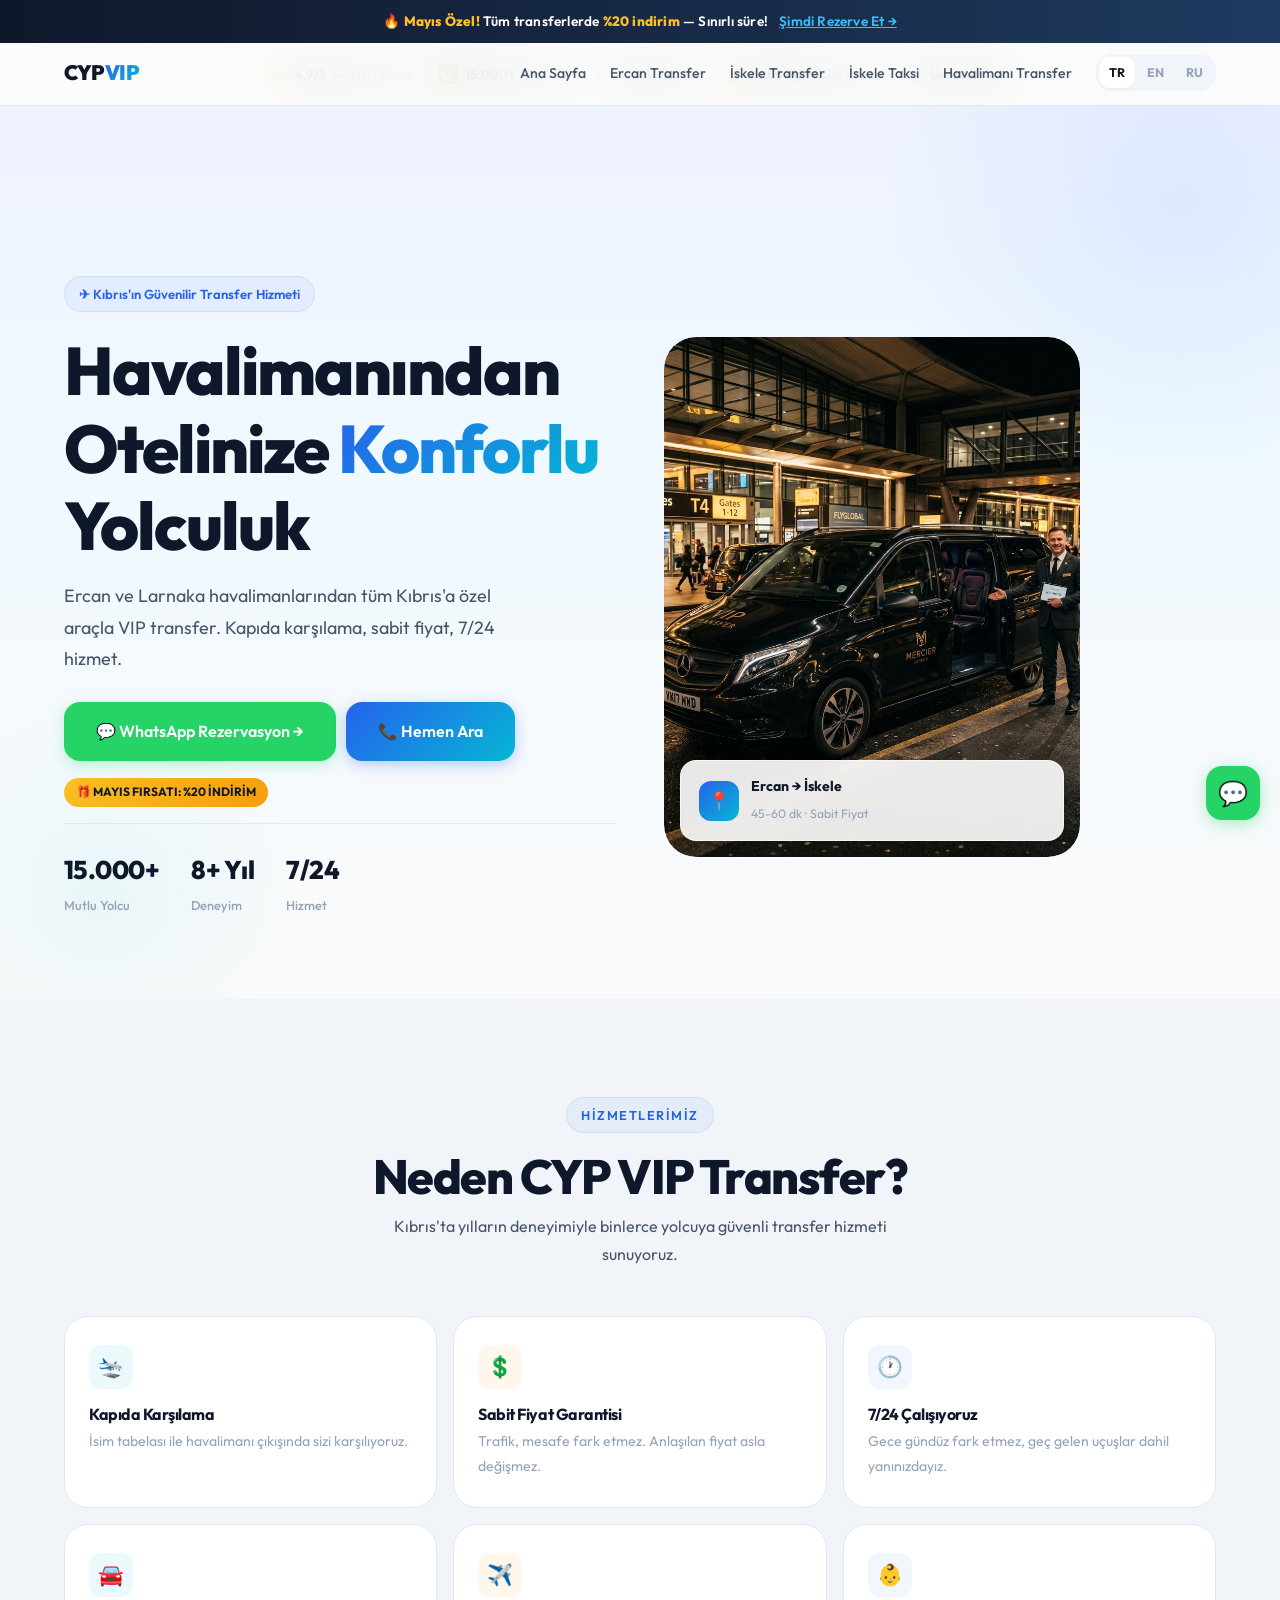
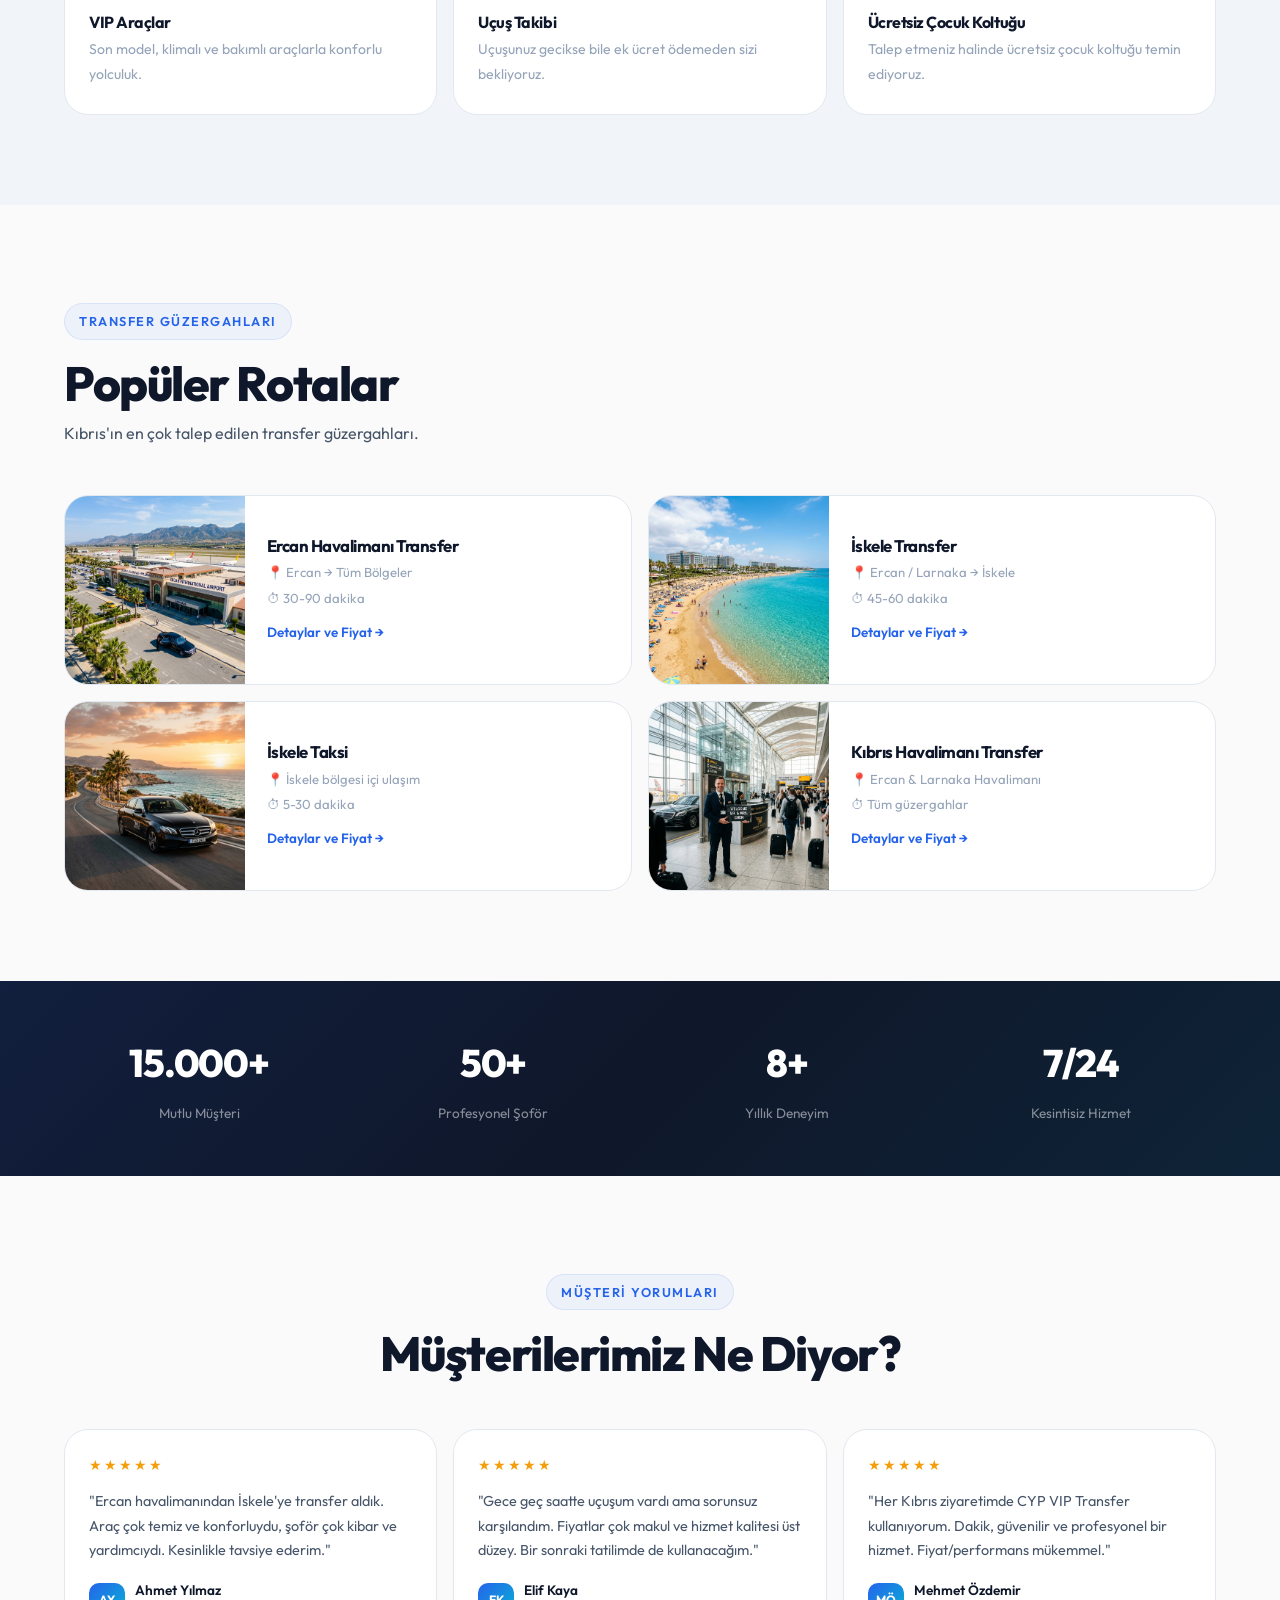
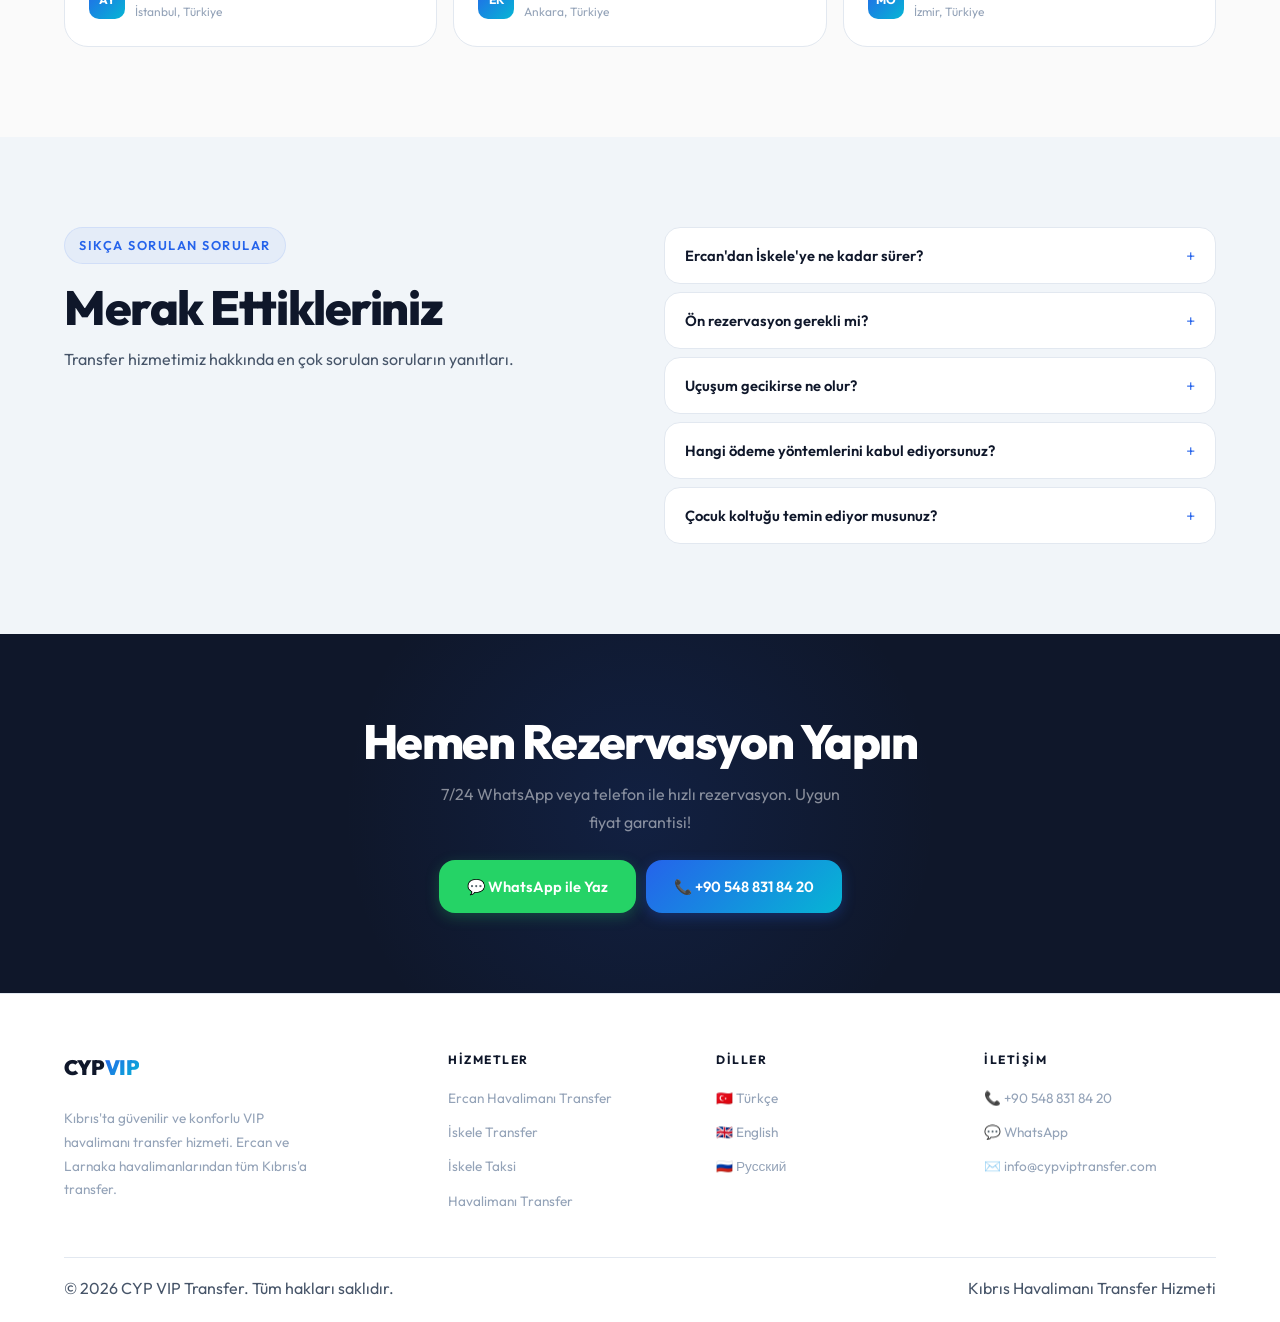
==== index.html @ f8912bef "Add files via upload" ====
<!DOCTYPE html>
<html lang="tr">
<head>
  <meta charset="UTF-8">
  <meta name="viewport" content="width=device-width, initial-scale=1.0">
  <title>Kıbrıs Havalimanı Transfer | VIP Transfer Hizmeti | CYP VIP Transfer</title>
  <meta name="description" content="Kıbrıs havalimanı transfer hizmeti. Ercan havalimanı transfer, İskele transfer ve taksi hizmeti. Güvenilir, konforlu ve uygun fiyatlı VIP transfer.">
  <meta name="keywords" content="kıbrıs havalimanı transfer, ercan havalimanı transfer, iskele transfer, iskele taksi, kıbrıs transfer, kktc transfer">
  <meta name="robots" content="index, follow">
  <meta name="author" content="CYP VIP Transfer">
  <link rel="canonical" href="https://cypviptransfer.com/">
  <meta property="og:title" content="Kıbrıs Havalimanı Transfer | CYP VIP Transfer">
  <meta property="og:description" content="Kıbrıs'ta profesyonel VIP havalimanı transfer hizmeti. 7/24 hizmet, konforlu araçlar.">
  <meta property="og:url" content="https://cypviptransfer.com/">
  <meta property="og:type" content="website">
  <meta property="og:locale" content="tr_TR">
  <meta property="og:site_name" content="CYP VIP Transfer">
  <link rel="alternate" hreflang="tr" href="https://cypviptransfer.com/">
  <link rel="alternate" hreflang="en" href="https://cypviptransfer.com/en/">
  <link rel="alternate" hreflang="ru" href="https://cypviptransfer.com/ru/">
  <link rel="alternate" hreflang="x-default" href="https://cypviptransfer.com/en/">
  <link rel="stylesheet" href="style.css">
  <!-- Google Ads Conversion Tracking (AW-XXXXXXXXX değerini kendi ID'nizle değiştirin) -->
  <script async src="https://www.googletagmanager.com/gtag/js?id=AW-XXXXXXXXX"></script>
  <script>
    window.dataLayer = window.dataLayer || [];
    function gtag(){dataLayer.push(arguments);}
    gtag('js', new Date());
    gtag('config', 'AW-XXXXXXXXX');
    // Conversion: WhatsApp tıklama
    function trackConversion(type) {
      gtag('event', 'conversion', {'send_to': 'AW-XXXXXXXXX/YYYYY', 'event_category': 'CTA', 'event_label': type});
    }
  </script>
  <script type="application/ld+json">
  {
    "@context": "https://schema.org",
    "@type": "LocalBusiness",
    "name": "CYP VIP Transfer",
    "url": "https://cypviptransfer.com",
    "description": "Kıbrıs havalimanı VIP transfer hizmeti",
    "address": { "@type": "PostalAddress", "addressLocality": "Lefkoşa", "addressCountry": "CY" },
    "telephone": "+905488318420",
    "priceRange": "$$",
    "areaServed": ["Kıbrıs", "KKTC", "İskele", "Ercan"],
    "serviceType": ["Airport Transfer", "VIP Transfer", "Taxi Service"],
    "openingHours": "Mo-Su 00:00-23:59",
    "aggregateRating": {"@type": "AggregateRating", "ratingValue": "4.9", "reviewCount": "1250"}
  }
  </script>
</head>
<body class="has-urgency has-sticky">

<!-- Urgency Bar -->
<div class="urgency-bar" id="urgencyBar">
  🔥 <span class="urgency-highlight">Mayıs Özel!</span> Tüm transferlerde <span class="urgency-highlight">%20 indirim</span> — Sınırlı süre!
  <a href="https://wa.me/905488318420?text=Merhaba,%20Mayıs%20kampanyasından%20yararlanmak%20istiyorum." class="urgency-cta" onclick="trackConversion('urgency_bar')">Şimdi Rezerve Et →</a>
</div>

<!-- Trust Badges - Above Fold -->
<div class="trust-badges">
  <div class="trust-badge"><span class="badge-icon">⭐</span> <strong>4.9/5</strong> Müşteri Puanı</div>
  <div class="trust-badge"><span class="badge-icon">✅</span> <strong>15.000+</strong> Transfer</div>
  <div class="trust-badge"><span class="badge-icon">🕐</span> <strong>7/24</strong> Hizmet</div>
  <div class="trust-badge"><span class="badge-icon">💰</span> <strong>Sabit Fiyat</strong> Garantisi</div>
  <div class="trust-badge"><span class="badge-icon">🛡️</span> <strong>Ücretsiz</strong> İptal</div>
</div>


<!-- Navigation -->
<nav class="navbar" id="navbar">
  <div class="container nav-inner">
    <a href="/" class="nav-logo">CYP<span>VIP</span></a>
    <ul class="nav-links" id="navLinks">
      <li><a href="/">Ana Sayfa</a></li>
      <li><a href="ercan-havalimani-transfer.html">Ercan Transfer</a></li>
      <li><a href="iskele-transfer.html">İskele Transfer</a></li>
      <li><a href="iskele-taksi.html">İskele Taksi</a></li>
      <li><a href="kibris-havalimani-transfer.html">Havalimanı Transfer</a></li>
      <li>
        <div class="lang-switcher">
          <a href="/" class="active">TR</a>
          <a href="en/">EN</a>
          <a href="ru/">RU</a>
        </div>
      </li>
    </ul>
    <button class="menu-toggle" id="menuToggle" aria-label="Menü">
      <span></span><span></span><span></span>
    </button>
  </div>
</nav>

<!-- Hero -->
<section class="hero" id="hero">
  <div class="container hero-grid">
    <div class="hero-content">
      <div class="hero-tag">✈ Kıbrıs'ın Güvenilir Transfer Hizmeti</div>
      <h1>Havalimanından Otelinize <span class="gradient-text">Konforlu</span> Yolculuk</h1>
      <p>Ercan ve Larnaka havalimanlarından tüm Kıbrıs'a özel araçla VIP transfer. Kapıda karşılama, sabit fiyat, 7/24 hizmet.</p>
      <div class="hero-buttons">
        <a href="https://wa.me/905488318420?text=Merhaba,%20transfer%20hizmeti%20hakkında%20bilgi%20almak%20istiyorum." class="btn btn-whatsapp btn-pulse" id="heroWhatsapp" onclick="trackConversion('hero_whatsapp')">💬 WhatsApp Rezervasyon →</a>
        <a href="tel:+905488318420" class="btn btn-primary btn-pulse" id="heroCall" onclick="trackConversion('hero_call')">📞 Hemen Ara</a>
      </div>
      <div style="margin-top:-20px;margin-bottom:16px;"><span class="promo-badge">🎁 MAYIS FIRSATI: %20 İNDİRİM</span></div>
      <div class="hero-stats">
        <div class="hero-stat-item"><strong>15.000+</strong><span>Mutlu Yolcu</span></div>
        <div class="hero-stat-item"><strong>8+ Yıl</strong><span>Deneyim</span></div>
        <div class="hero-stat-item"><strong>7/24</strong><span>Hizmet</span></div>
      </div>
    </div>
    <div class="hero-visual">
      <img src="images/hero-bg.png" alt="Kıbrıs VIP havalimanı transfer aracı" width="600" height="750">
      <div class="hero-float-card">
        <div class="hero-float-icon">📍</div>
        <div class="hf-text">
          <strong>Ercan → İskele</strong>
          <span>45-60 dk · Sabit Fiyat</span>
        </div>
      </div>
    </div>
  </div>
</section>

<!-- Services -->
<section class="section section-alt" id="services">
  <div class="container">
    <div class="section-header center fade-up">
      <p class="section-label">Hizmetlerimiz</p>
      <h2>Neden CYP VIP Transfer?</h2>
      <p>Kıbrıs'ta yılların deneyimiyle binlerce yolcuya güvenli transfer hizmeti sunuyoruz.</p>
    </div>
    <div class="services-grid">
      <div class="service-card fade-up">
        <div class="service-icon teal">🛬</div>
        <h3>Kapıda Karşılama</h3>
        <p>İsim tabelası ile havalimanı çıkışında sizi karşılıyoruz.</p>
      </div>
      <div class="service-card fade-up">
        <div class="service-icon orange">💲</div>
        <h3>Sabit Fiyat Garantisi</h3>
        <p>Trafik, mesafe fark etmez. Anlaşılan fiyat asla değişmez.</p>
      </div>
      <div class="service-card fade-up">
        <div class="service-icon blue">🕐</div>
        <h3>7/24 Çalışıyoruz</h3>
        <p>Gece gündüz fark etmez, geç gelen uçuşlar dahil yanınızdayız.</p>
      </div>
      <div class="service-card fade-up">
        <div class="service-icon teal">🚘</div>
        <h3>VIP Araçlar</h3>
        <p>Son model, klimalı ve bakımlı araçlarla konforlu yolculuk.</p>
      </div>
      <div class="service-card fade-up">
        <div class="service-icon orange">✈️</div>
        <h3>Uçuş Takibi</h3>
        <p>Uçuşunuz gecikse bile ek ücret ödemeden sizi bekliyoruz.</p>
      </div>
      <div class="service-card fade-up">
        <div class="service-icon blue">👶</div>
        <h3>Ücretsiz Çocuk Koltuğu</h3>
        <p>Talep etmeniz halinde ücretsiz çocuk koltuğu temin ediyoruz.</p>
      </div>
    </div>
  </div>
</section>

<!-- Routes -->
<section class="section" id="routes">
  <div class="container">
    <div class="section-header fade-up">
      <p class="section-label">Transfer Güzergahları</p>
      <h2>Popüler Rotalar</h2>
      <p>Kıbrıs'ın en çok talep edilen transfer güzergahları.</p>
    </div>
    <div class="routes-grid">
      <a href="ercan-havalimani-transfer.html" class="route-card fade-up">
        <div class="route-card-img"><img src="images/ercan-airport.png" alt="Ercan Havalimanı Transfer" width="200" height="200"></div>
        <div class="route-card-body">
          <h3>Ercan Havalimanı Transfer</h3>
          <div class="route-meta">
            <span>📍 Ercan → Tüm Bölgeler</span>
            <span>⏱ 30-90 dakika</span>
          </div>
          <span class="route-cta">Detaylar ve Fiyat →</span>
        </div>
      </a>
      <a href="iskele-transfer.html" class="route-card fade-up">
        <div class="route-card-img"><img src="images/iskele-beach.png" alt="İskele Transfer" width="200" height="200"></div>
        <div class="route-card-body">
          <h3>İskele Transfer</h3>
          <div class="route-meta">
            <span>📍 Ercan / Larnaka → İskele</span>
            <span>⏱ 45-60 dakika</span>
          </div>
          <span class="route-cta">Detaylar ve Fiyat →</span>
        </div>
      </a>
      <a href="iskele-taksi.html" class="route-card fade-up">
        <div class="route-card-img"><img src="images/vip-taxi.png" alt="İskele Taksi" width="200" height="200"></div>
        <div class="route-card-body">
          <h3>İskele Taksi</h3>
          <div class="route-meta">
            <span>📍 İskele bölgesi içi ulaşım</span>
            <span>⏱ 5-30 dakika</span>
          </div>
          <span class="route-cta">Detaylar ve Fiyat →</span>
        </div>
      </a>
      <a href="kibris-havalimani-transfer.html" class="route-card fade-up">
        <div class="route-card-img"><img src="images/airport-transfer.png" alt="Kıbrıs Havalimanı Transfer" width="200" height="200"></div>
        <div class="route-card-body">
          <h3>Kıbrıs Havalimanı Transfer</h3>
          <div class="route-meta">
            <span>📍 Ercan & Larnaka Havalimanı</span>
            <span>⏱ Tüm güzergahlar</span>
          </div>
          <span class="route-cta">Detaylar ve Fiyat →</span>
        </div>
      </a>
    </div>
  </div>
</section>

<!-- Trust Bar -->
<section class="trust-bar" id="stats">
  <div class="container">
    <div class="trust-grid">
      <div class="trust-item fade-up"><strong>15.000+</strong><span>Mutlu Müşteri</span></div>
      <div class="trust-item fade-up"><strong>50+</strong><span>Profesyonel Şoför</span></div>
      <div class="trust-item fade-up"><strong>8+</strong><span>Yıllık Deneyim</span></div>
      <div class="trust-item fade-up"><strong>7/24</strong><span>Kesintisiz Hizmet</span></div>
    </div>
  </div>
</section>

<!-- Testimonials -->
<section class="section" id="testimonials">
  <div class="container">
    <div class="section-header center fade-up">
      <p class="section-label">Müşteri Yorumları</p>
      <h2>Müşterilerimiz Ne Diyor?</h2>
    </div>
    <div class="testimonials-grid">
      <div class="testimonial-card fade-up">
        <div class="tc-stars">★★★★★</div>
        <p class="tc-text">"Ercan havalimanından İskele'ye transfer aldık. Araç çok temiz ve konforluydu, şoför çok kibar ve yardımcıydı. Kesinlikle tavsiye ederim."</p>
        <div class="tc-author"><div class="tc-avatar">AY</div><div><div class="tc-name">Ahmet Yılmaz</div><div class="tc-loc">İstanbul, Türkiye</div></div></div>
      </div>
      <div class="testimonial-card fade-up">
        <div class="tc-stars">★★★★★</div>
        <p class="tc-text">"Gece geç saatte uçuşum vardı ama sorunsuz karşılandım. Fiyatlar çok makul ve hizmet kalitesi üst düzey. Bir sonraki tatilimde de kullanacağım."</p>
        <div class="tc-author"><div class="tc-avatar">EK</div><div><div class="tc-name">Elif Kaya</div><div class="tc-loc">Ankara, Türkiye</div></div></div>
      </div>
      <div class="testimonial-card fade-up">
        <div class="tc-stars">★★★★★</div>
        <p class="tc-text">"Her Kıbrıs ziyaretimde CYP VIP Transfer kullanıyorum. Dakik, güvenilir ve profesyonel bir hizmet. Fiyat/performans mükemmel."</p>
        <div class="tc-author"><div class="tc-avatar">MÖ</div><div><div class="tc-name">Mehmet Özdemir</div><div class="tc-loc">İzmir, Türkiye</div></div></div>
      </div>
    </div>
  </div>
</section>

<!-- FAQ -->
<section class="section section-alt" id="faq">
  <div class="container">
    <div class="faq-grid">
      <div class="fade-up">
        <p class="section-label">Sıkça Sorulan Sorular</p>
        <h2>Merak Ettikleriniz</h2>
        <p style="margin-top:10px;">Transfer hizmetimiz hakkında en çok sorulan soruların yanıtları.</p>
      </div>
      <div class="faq-list fade-up">
        <div class="faq-item">
          <button class="faq-question">Ercan'dan İskele'ye ne kadar sürer? <span class="icon">+</span></button>
          <div class="faq-answer"><p>Ercan Havalimanı'ndan İskele bölgesine yaklaşık 45-60 dakika sürmektedir.</p></div>
        </div>
        <div class="faq-item">
          <button class="faq-question">Ön rezervasyon gerekli mi? <span class="icon">+</span></button>
          <div class="faq-answer"><p>Evet, hizmet kalitesi için ön rezervasyon öneriyoruz. WhatsApp veya telefonla kolayca yapabilirsiniz.</p></div>
        </div>
        <div class="faq-item">
          <button class="faq-question">Uçuşum gecikirse ne olur? <span class="icon">+</span></button>
          <div class="faq-answer"><p>Uçuş takip sistemimiz sayesinde gecikmeleri otomatik takip ediyoruz. Ek ücret yok.</p></div>
        </div>
        <div class="faq-item">
          <button class="faq-question">Hangi ödeme yöntemlerini kabul ediyorsunuz? <span class="icon">+</span></button>
          <div class="faq-answer"><p>Nakit (TL, EUR, GBP), kredi kartı ve banka havalesi ile ödeme yapabilirsiniz.</p></div>
        </div>
        <div class="faq-item">
          <button class="faq-question">Çocuk koltuğu temin ediyor musunuz? <span class="icon">+</span></button>
          <div class="faq-answer"><p>Evet, rezervasyon sırasında belirtmeniz halinde ücretsiz çocuk koltuğu sağlıyoruz.</p></div>
        </div>
      </div>
    </div>
  </div>
</section>

<!-- CTA -->
<section class="cta-section" id="cta">
  <div class="container">
    <h2>Hemen Rezervasyon Yapın</h2>
    <p>7/24 WhatsApp veya telefon ile hızlı rezervasyon. Uygun fiyat garantisi!</p>
    <div class="cta-buttons">
      <a href="https://wa.me/905488318420?text=Merhaba,%20transfer%20rezervasyonu%20yapmak%20istiyorum." class="btn btn-whatsapp">💬 WhatsApp ile Yaz</a>
      <a href="tel:+905488318420" class="btn btn-primary">📞 +90 548 831 84 20</a>
    </div>
  </div>
</section>

<!-- Footer -->
<footer class="footer" id="footer">
  <div class="container">
    <div class="footer-grid">
      <div class="footer-brand">
        <a href="/" class="nav-logo">CYP<span>VIP</span></a>
        <p>Kıbrıs'ta güvenilir ve konforlu VIP havalimanı transfer hizmeti. Ercan ve Larnaka havalimanlarından tüm Kıbrıs'a transfer.</p>
      </div>
      <div class="footer-col">
        <h4>Hizmetler</h4>
        <ul>
          <li><a href="ercan-havalimani-transfer.html">Ercan Havalimanı Transfer</a></li>
          <li><a href="iskele-transfer.html">İskele Transfer</a></li>
          <li><a href="iskele-taksi.html">İskele Taksi</a></li>
          <li><a href="kibris-havalimani-transfer.html">Havalimanı Transfer</a></li>
        </ul>
      </div>
      <div class="footer-col">
        <h4>Diller</h4>
        <ul>
          <li><a href="/">🇹🇷 Türkçe</a></li>
          <li><a href="en/">🇬🇧 English</a></li>
          <li><a href="ru/">🇷🇺 Русский</a></li>
        </ul>
      </div>
      <div class="footer-col">
        <h4>İletişim</h4>
        <ul>
          <li><a href="tel:+905488318420">📞 +90 548 831 84 20</a></li>
          <li><a href="https://wa.me/905488318420">💬 WhatsApp</a></li>
          <li><a href="mailto:info@cypviptransfer.com">✉️ info@cypviptransfer.com</a></li>
        </ul>
      </div>
    </div>
    <div class="footer-bottom">
      <p>&copy; 2026 CYP VIP Transfer. Tüm hakları saklıdır.</p>
      <p>Kıbrıs Havalimanı Transfer Hizmeti</p>
    </div>
  </div>
</footer>

<a href="https://wa.me/905488318420" class="whatsapp-float" id="whatsappFloat" aria-label="WhatsApp ile iletişime geçin" target="_blank" rel="noopener" onclick="trackConversion('float_whatsapp')">💬</a>

<!-- Sticky Mobile CTA Bar -->
<div class="sticky-cta" id="stickyCta">
  <div class="sticky-cta-inner">
    <a href="https://wa.me/905488318420?text=Merhaba,%20transfer%20bilgi%20istiyorum." class="btn btn-whatsapp" onclick="trackConversion('sticky_whatsapp')">💬 WhatsApp</a>
    <a href="tel:+905488318420" class="btn btn-primary" onclick="trackConversion('sticky_call')">📞 Hemen Ara</a>
  </div>
</div>

<script>
// Navigation
document.getElementById('menuToggle').addEventListener('click', () => {
  document.getElementById('navLinks').classList.toggle('active');
});
// Scroll effects
window.addEventListener('scroll', () => {
  document.getElementById('navbar').classList.toggle('scrolled', window.scrollY > 50);
});
// FAQ
document.querySelectorAll('.faq-question').forEach(btn => {
  btn.addEventListener('click', () => {
    const item = btn.parentElement;
    document.querySelectorAll('.faq-item').forEach(i => { if (i !== item) i.classList.remove('active'); });
    item.classList.toggle('active');
  });
});
// Scroll Animations
const obs = new IntersectionObserver(entries => {
  entries.forEach(e => { if (e.isIntersecting) { e.target.classList.add('visible'); obs.unobserve(e.target); } });
}, { threshold: 0.1 });
document.querySelectorAll('.fade-up').forEach(el => obs.observe(el));

// UTM Parameter Tracking — append UTM to WhatsApp links
(function(){
  const params = new URLSearchParams(window.location.search);
  const utm_source = params.get('utm_source') || '';
  const utm_campaign = params.get('utm_campaign') || '';
  const gclid = params.get('gclid') || '';
  if (utm_source || gclid) {
    document.querySelectorAll('a[href*="wa.me"]').forEach(a => {
      const url = new URL(a.href);
      let text = url.searchParams.get('text') || '';
      text += ' [Kaynak: ' + (utm_source || 'google') + (utm_campaign ? ' / ' + utm_campaign : '') + ']';
      url.searchParams.set('text', text);
      a.href = url.toString();
    });
  }
})();
</script>

</body>
</html>
---- style.css ----
/* ===== CYP VIP Transfer — Modern 2026 Design ===== */
@import url('https://fonts.googleapis.com/css2?family=Outfit:wght@300;400;500;600;700;800;900&display=swap');

:root {
  --bg: #fafafa;
  --bg-alt: #f1f5f9;
  --bg-card: #ffffff;
  --bg-dark: #0f172a;
  --primary: #0f172a;
  --blue: #2563eb;
  --cyan: #06b6d4;
  --violet: #7c3aed;
  --gradient: linear-gradient(135deg, #2563eb 0%, #06b6d4 100%);
  --gradient-v: linear-gradient(135deg, #7c3aed 0%, #2563eb 100%);
  --gradient-warm: linear-gradient(135deg, #f59e0b 0%, #ef4444 100%);
  --accent: #2563eb;
  --text: #0f172a;
  --text-secondary: #475569;
  --text-muted: #94a3b8;
  --border: #e2e8f0;
  --shadow-sm: 0 1px 2px rgba(0,0,0,0.04);
  --shadow-md: 0 4px 12px rgba(0,0,0,0.06);
  --shadow-lg: 0 8px 30px rgba(0,0,0,0.08);
  --shadow-xl: 0 20px 50px rgba(0,0,0,0.1);
  --shadow-glow: 0 0 40px rgba(37,99,235,0.15);
  --r: 16px;
  --r-lg: 24px;
  --r-xl: 32px;
  --r-full: 100px;
  --t: all 0.3s cubic-bezier(.4,0,.2,1);
  --font: 'Outfit', -apple-system, sans-serif;
}

*,*::before,*::after{box-sizing:border-box;margin:0;padding:0;}
html{scroll-behavior:smooth;}
body{font-family:var(--font);background:var(--bg);color:var(--text);line-height:1.7;overflow-x:hidden;-webkit-font-smoothing:antialiased;}
::-webkit-scrollbar{width:6px;}
::-webkit-scrollbar-track{background:var(--bg);}
::-webkit-scrollbar-thumb{background:var(--border);border-radius:3px;}

.container{max-width:1200px;margin:0 auto;padding:0 24px;}

/* Typography */
h1,h2,h3{font-family:var(--font);color:var(--primary);line-height:1.15;letter-spacing:-0.03em;}
h1{font-size:clamp(2.6rem,6vw,4.2rem);font-weight:800;}
h2{font-size:clamp(2rem,4vw,3rem);font-weight:800;}
h3{font-size:clamp(1.05rem,2vw,1.2rem);font-weight:700;}
p{color:var(--text-secondary);font-size:1rem;line-height:1.75;}
.gradient-text{background:var(--gradient);-webkit-background-clip:text;-webkit-text-fill-color:transparent;background-clip:text;}

.section-label{
  display:inline-flex;align-items:center;gap:6px;
  font-size:0.8rem;font-weight:600;text-transform:uppercase;letter-spacing:1.5px;
  color:var(--blue);background:rgba(37,99,235,0.06);
  padding:6px 14px;border-radius:var(--r-full);border:1px solid rgba(37,99,235,0.1);
  margin-bottom:16px;
}

/* Buttons */
.btn{
  display:inline-flex;align-items:center;gap:8px;
  padding:14px 28px;border-radius:var(--r);
  font-family:var(--font);font-weight:600;font-size:0.92rem;
  text-decoration:none;cursor:pointer;border:none;transition:var(--t);
}
.btn-primary{
  background:var(--gradient);color:#fff;
  box-shadow:0 4px 14px rgba(37,99,235,0.3);
}
.btn-primary:hover{transform:translateY(-2px);box-shadow:0 8px 24px rgba(37,99,235,0.4);}
.btn-dark{background:var(--primary);color:#fff;}
.btn-dark:hover{background:#1e293b;transform:translateY(-2px);}
.btn-outline{
  background:var(--bg-card);color:var(--text);
  border:1.5px solid var(--border);
}
.btn-outline:hover{border-color:var(--blue);color:var(--blue);transform:translateY(-1px);}
.btn-whatsapp{
  background:#25d366;color:#fff;
  box-shadow:0 4px 14px rgba(37,211,102,0.25);
}
.btn-whatsapp:hover{background:#1fb855;transform:translateY(-2px);box-shadow:0 8px 20px rgba(37,211,102,0.35);}
.btn-sm{padding:10px 20px;font-size:0.85rem;border-radius:12px;}

/* Navigation */
.navbar{
  position:fixed;top:0;left:0;right:0;z-index:1000;
  padding:14px 0;transition:var(--t);
  background:rgba(250,250,250,0.7);backdrop-filter:blur(20px);-webkit-backdrop-filter:blur(20px);
}
.navbar.scrolled{padding:10px 0;background:rgba(250,250,250,0.92);box-shadow:0 1px 0 var(--border);}
.nav-inner{display:flex;align-items:center;justify-content:space-between;}
.nav-logo{
  font-size:1.3rem;font-weight:900;text-decoration:none;color:var(--primary);
  letter-spacing:-0.5px;
}
.nav-logo span{background:var(--gradient);-webkit-background-clip:text;-webkit-text-fill-color:transparent;}
.nav-links{display:flex;align-items:center;gap:24px;list-style:none;}
.nav-links a{color:var(--text-secondary);text-decoration:none;font-weight:500;font-size:0.88rem;transition:var(--t);}
.nav-links a:hover{color:var(--blue);}
.lang-switcher{display:flex;gap:2px;background:var(--bg-alt);border-radius:var(--r);padding:3px;}
.lang-switcher a{padding:5px 10px;border-radius:10px;font-size:0.78rem;font-weight:700;text-decoration:none;color:var(--text-muted);transition:var(--t);}
.lang-switcher a.active{background:#fff;color:var(--primary);box-shadow:var(--shadow-sm);}
.menu-toggle{display:none;background:none;border:none;cursor:pointer;padding:8px;}
.menu-toggle span{display:block;width:22px;height:2px;background:var(--primary);margin:5px 0;border-radius:2px;transition:var(--t);}

/* Hero */
.hero{
  padding:130px 0 80px;position:relative;overflow:hidden;
  background:linear-gradient(180deg,#eef2ff 0%,#f0f9ff 40%,var(--bg) 100%);
}
.hero::before{
  content:'';position:absolute;top:-200px;right:-200px;width:600px;height:600px;
  border-radius:50%;background:radial-gradient(circle,rgba(37,99,235,0.08) 0%,transparent 70%);
  pointer-events:none;
}
.hero::after{
  content:'';position:absolute;bottom:-100px;left:-100px;width:400px;height:400px;
  border-radius:50%;background:radial-gradient(circle,rgba(6,182,212,0.06) 0%,transparent 70%);
  pointer-events:none;
}
.hero-grid{display:grid;grid-template-columns:1fr 1fr;gap:48px;align-items:center;}
.hero-content{position:relative;z-index:2;}
.hero-tag{
  display:inline-flex;align-items:center;gap:6px;
  padding:6px 14px;border-radius:var(--r-full);font-size:0.82rem;
  background:rgba(37,99,235,0.06);color:var(--blue);font-weight:600;
  margin-bottom:20px;border:1px solid rgba(37,99,235,0.1);
}
.hero h1{margin-bottom:16px;}
.hero p{font-size:1.12rem;margin-bottom:28px;max-width:480px;color:var(--text-secondary);}
.hero-buttons{display:flex;gap:10px;flex-wrap:wrap;margin-bottom:36px;}
.hero-stats{display:flex;gap:32px;padding-top:24px;border-top:1px solid var(--border);}
.hero-stat-item strong{display:block;font-size:1.6rem;font-weight:800;color:var(--primary);letter-spacing:-0.02em;}
.hero-stat-item span{font-size:0.8rem;color:var(--text-muted);font-weight:500;}

.hero-visual{position:relative;border-radius:var(--r-xl);overflow:hidden;aspect-ratio:4/5;max-height:520px;}
.hero-visual img{width:100%;height:100%;object-fit:cover;border-radius:var(--r-xl);}
.hero-float-card{
  position:absolute;bottom:16px;left:16px;right:16px;
  background:rgba(255,255,255,0.9);backdrop-filter:blur(12px);-webkit-backdrop-filter:blur(12px);
  border-radius:var(--r);padding:14px 18px;box-shadow:var(--shadow-lg);
  display:flex;align-items:center;gap:12px;border:1px solid rgba(255,255,255,0.6);
}
.hero-float-icon{
  width:40px;height:40px;border-radius:12px;background:var(--gradient);
  display:flex;align-items:center;justify-content:center;font-size:1.1rem;flex-shrink:0;
}
.hero-float-card .hf-text strong{display:block;font-size:0.88rem;color:var(--text);}
.hero-float-card .hf-text span{font-size:0.76rem;color:var(--text-muted);}

/* Section */
.section{padding:90px 0;}
.section-header{margin-bottom:48px;}
.section-header.center{text-align:center;}
.section-header p{max-width:520px;margin-top:8px;}
.section-header.center p{margin-left:auto;margin-right:auto;}
.section-alt{background:var(--bg-alt);}

/* Services Grid — Bento style */
.services-grid{display:grid;grid-template-columns:repeat(3,1fr);gap:16px;}
.service-card{
  background:var(--bg-card);border:1px solid var(--border);
  border-radius:var(--r-lg);padding:28px 24px;
  transition:var(--t);position:relative;overflow:hidden;
}
.service-card::before{
  content:'';position:absolute;inset:0;border-radius:var(--r-lg);
  background:var(--gradient);opacity:0;transition:opacity 0.3s ease;z-index:0;
}
.service-card:hover{border-color:transparent;box-shadow:var(--shadow-glow);transform:translateY(-4px);}
.service-card:hover::before{opacity:0.03;}
.service-card>*{position:relative;z-index:1;}
.service-icon{
  width:44px;height:44px;border-radius:12px;
  display:flex;align-items:center;justify-content:center;
  margin-bottom:16px;font-size:1.3rem;
}
.service-icon.teal{background:rgba(6,182,212,0.08);}
.service-icon.orange{background:rgba(245,158,11,0.08);}
.service-icon.blue{background:rgba(37,99,235,0.06);}
.service-card h3{margin-bottom:6px;font-size:1rem;}
.service-card p{font-size:0.88rem;color:var(--text-muted);}

/* Route Cards */
.routes-grid{display:grid;grid-template-columns:repeat(2,1fr);gap:16px;}
.route-card{
  background:var(--bg-card);border:1px solid var(--border);
  border-radius:var(--r-lg);overflow:hidden;transition:var(--t);
  text-decoration:none;color:inherit;display:grid;grid-template-columns:180px 1fr;
}
.route-card:hover{box-shadow:var(--shadow-xl);border-color:transparent;transform:translateY(-3px);}
.route-card-img{overflow:hidden;}
.route-card-img img{width:100%;height:100%;object-fit:cover;transition:transform 0.5s ease;min-height:180px;}
.route-card:hover .route-card-img img{transform:scale(1.08);}
.route-card-body{padding:22px;display:flex;flex-direction:column;justify-content:center;}
.route-card-body h3{margin-bottom:6px;font-size:1.05rem;}
.route-meta{display:flex;flex-direction:column;gap:3px;margin-bottom:12px;}
.route-meta span{font-size:0.82rem;color:var(--text-muted);display:flex;align-items:center;gap:5px;}
.route-cta{font-size:0.84rem;font-weight:600;color:var(--blue);display:inline-flex;align-items:center;gap:4px;transition:var(--t);}
.route-card:hover .route-cta{gap:8px;}

/* Trust Bar */
.trust-bar{
  background:var(--bg-dark);padding:50px 0;color:#fff;
  position:relative;overflow:hidden;
}
.trust-bar::before{
  content:'';position:absolute;inset:0;
  background:linear-gradient(135deg,rgba(37,99,235,0.1) 0%,transparent 50%,rgba(6,182,212,0.08) 100%);
}
.trust-grid{display:grid;grid-template-columns:repeat(4,1fr);gap:24px;text-align:center;position:relative;z-index:1;}
.trust-item strong{display:block;font-size:2.4rem;font-weight:800;letter-spacing:-0.03em;margin-bottom:2px;}
.trust-item span{font-size:0.85rem;opacity:0.5;font-weight:400;}

/* Testimonials */
.testimonials-grid{display:grid;grid-template-columns:repeat(3,1fr);gap:16px;}
.testimonial-card{
  background:var(--bg-card);border:1px solid var(--border);
  border-radius:var(--r-lg);padding:24px;transition:var(--t);
}
.testimonial-card:hover{box-shadow:var(--shadow-md);transform:translateY(-2px);}
.tc-stars{color:#f59e0b;font-size:0.85rem;margin-bottom:12px;letter-spacing:2px;}
.tc-text{font-size:0.9rem;color:var(--text-secondary);margin-bottom:16px;line-height:1.7;}
.tc-author{display:flex;align-items:center;gap:10px;}
.tc-avatar{
  width:36px;height:36px;border-radius:10px;
  background:var(--gradient);display:flex;align-items:center;justify-content:center;
  font-weight:700;font-size:0.75rem;color:#fff;
}
.tc-name{font-weight:600;font-size:0.85rem;}
.tc-loc{font-size:0.75rem;color:var(--text-muted);}

/* FAQ */
.faq-grid{display:grid;grid-template-columns:1fr 1fr;gap:48px;align-items:start;}
.faq-list{display:flex;flex-direction:column;gap:8px;}
.faq-item{border:1px solid var(--border);border-radius:var(--r);background:var(--bg-card);overflow:hidden;}
.faq-question{
  width:100%;padding:16px 20px;background:none;border:none;
  color:var(--text);font-size:0.92rem;font-weight:600;text-align:left;
  cursor:pointer;display:flex;justify-content:space-between;align-items:center;
  font-family:var(--font);transition:var(--t);
}
.faq-question:hover{color:var(--blue);}
.faq-question .icon{font-size:1.1rem;transition:transform 0.3s ease;color:var(--blue);font-weight:300;}
.faq-item.active .faq-question .icon{transform:rotate(45deg);}
.faq-answer{max-height:0;overflow:hidden;transition:max-height 0.35s ease;padding:0 20px;}
.faq-item.active .faq-answer{max-height:200px;padding:0 20px 16px;}
.faq-answer p{font-size:0.88rem;color:var(--text-muted);}

/* CTA */
.cta-section{
  background:var(--bg-dark);padding:80px 0;text-align:center;
  position:relative;overflow:hidden;
}
.cta-section::before{
  content:'';position:absolute;top:50%;left:50%;transform:translate(-50%,-50%);
  width:600px;height:600px;border-radius:50%;
  background:radial-gradient(circle,rgba(37,99,235,0.12) 0%,transparent 70%);
  pointer-events:none;
}
.cta-section h2{color:#fff;margin-bottom:10px;position:relative;z-index:1;}
.cta-section p{color:rgba(255,255,255,0.5);margin-bottom:24px;max-width:420px;margin-left:auto;margin-right:auto;position:relative;z-index:1;}
.cta-buttons{display:flex;gap:10px;justify-content:center;flex-wrap:wrap;position:relative;z-index:1;}

/* Footer */
.footer{background:#fff;border-top:1px solid var(--border);padding:56px 0 20px;}
.footer-grid{display:grid;grid-template-columns:1.5fr 1fr 1fr 1fr;gap:36px;margin-bottom:36px;}
.footer-brand .nav-logo{margin-bottom:12px;display:inline-block;}
.footer-brand p{font-size:0.85rem;color:var(--text-muted);max-width:260px;margin-top:10px;}
.footer-col h4{font-size:0.75rem;font-weight:700;text-transform:uppercase;letter-spacing:1.5px;color:var(--text);margin-bottom:14px;}
.footer-col ul{list-style:none;}
.footer-col ul li{margin-bottom:7px;}
.footer-col ul li a{color:var(--text-muted);text-decoration:none;font-size:0.85rem;transition:var(--t);}
.footer-col ul li a:hover{color:var(--blue);}
.footer-bottom{border-top:1px solid var(--border);padding-top:16px;display:flex;justify-content:space-between;align-items:center;font-size:0.8rem;color:var(--text-muted);}

/* Page Hero (sub pages) */
.page-hero{
  padding:130px 0 50px;position:relative;
  background:linear-gradient(180deg,#eef2ff 0%,var(--bg) 100%);
}
.page-hero::before{
  content:'';position:absolute;top:-150px;right:-150px;width:400px;height:400px;
  border-radius:50%;background:radial-gradient(circle,rgba(37,99,235,0.06) 0%,transparent 70%);
  pointer-events:none;
}
.page-hero-content{max-width:640px;position:relative;z-index:1;}
.breadcrumb{display:flex;align-items:center;gap:6px;margin-bottom:12px;font-size:0.84rem;}
.breadcrumb a{color:var(--blue);text-decoration:none;font-weight:500;}
.breadcrumb span{color:var(--text-muted);}

/* Content */
.content-section{padding:60px 0;}
.content-grid{display:grid;grid-template-columns:1fr 320px;gap:48px;}
.content-main h2{margin-bottom:14px;font-size:1.6rem;}
.content-main h3{margin:24px 0 8px;font-size:1.1rem;color:var(--primary);}
.content-main p{margin-bottom:12px;}
.content-main ul{margin:12px 0;padding-left:20px;}
.content-main ul li{color:var(--text-secondary);margin-bottom:6px;font-size:0.92rem;}
.content-main ul li::marker{color:var(--blue);}
.sidebar-card{
  background:var(--bg-card);border:1px solid var(--border);
  border-radius:var(--r-lg);padding:22px;margin-bottom:16px;
  position:sticky;top:84px;
}
.sidebar-card h4{font-size:0.9rem;font-weight:700;color:var(--primary);margin-bottom:12px;}
.sidebar-card ul{list-style:none;}
.sidebar-card ul li{margin-bottom:7px;}
.sidebar-card ul li a{color:var(--text-muted);text-decoration:none;font-size:0.85rem;transition:var(--t);}
.sidebar-card ul li a:hover{color:var(--blue);}

/* WhatsApp Float */
.whatsapp-float{
  position:fixed;bottom:20px;right:20px;z-index:999;
  width:54px;height:54px;border-radius:16px;
  background:#25d366;display:flex;align-items:center;justify-content:center;
  box-shadow:0 4px 16px rgba(37,211,102,0.35);transition:var(--t);
  text-decoration:none;font-size:1.5rem;color:#fff;
}
.whatsapp-float:hover{transform:scale(1.08) translateY(-2px);box-shadow:0 8px 24px rgba(37,211,102,0.4);}

/* Animations */
.fade-up{opacity:0;transform:translateY(20px);transition:opacity 0.5s ease,transform 0.5s ease;}
.fade-up.visible{opacity:1;transform:translateY(0);}

.sr-only{position:absolute;width:1px;height:1px;padding:0;margin:-1px;overflow:hidden;clip:rect(0,0,0,0);white-space:nowrap;border:0;}

/* === Google Ads CTR Boosters === */

/* Urgency Top Banner */
.urgency-bar{
  background:linear-gradient(90deg,#0f172a 0%,#1e3a5f 50%,#0f172a 100%);
  background-size:200% 100%;animation:urgencySlide 4s ease infinite;
  color:#fff;text-align:center;padding:10px 16px;font-size:0.85rem;font-weight:600;
  position:relative;z-index:1001;letter-spacing:0.2px;
}
.urgency-bar .urgency-highlight{color:#fbbf24;font-weight:800;}
.urgency-bar .urgency-cta{color:#38bdf8;text-decoration:underline;margin-left:8px;cursor:pointer;}
@keyframes urgencySlide{0%,100%{background-position:0% 50%;}50%{background-position:100% 50%;}}

/* Navbar offset when urgency bar present */
body.has-urgency .navbar{top:40px;}
body.has-urgency .hero{padding-top:170px;}
body.has-urgency .page-hero{padding-top:170px;}

/* Trust Badges Row (above fold) */
.trust-badges{
  display:flex;align-items:center;justify-content:center;gap:24px;flex-wrap:wrap;
  padding:16px 0;border-bottom:1px solid var(--border);background:var(--bg-card);
}
.trust-badge{
  display:flex;align-items:center;gap:6px;font-size:0.82rem;
  color:var(--text-secondary);font-weight:500;
}
.trust-badge .badge-icon{font-size:1.1rem;}
.trust-badge strong{color:var(--text);font-weight:700;}

/* Promo/Discount Badge */
.promo-badge{
  display:inline-flex;align-items:center;gap:5px;
  padding:4px 12px;border-radius:var(--r-full);font-size:0.75rem;font-weight:700;
  background:linear-gradient(135deg,#fbbf24,#f59e0b);color:#0f172a;
  animation:promoPulse 2s ease-in-out infinite;
}
@keyframes promoPulse{0%,100%{box-shadow:0 0 0 0 rgba(251,191,36,0.4);}50%{box-shadow:0 0 0 6px rgba(251,191,36,0);}}

/* CTA Pulse Animation */
.btn-pulse{animation:ctaPulse 2.5s ease-in-out infinite;}
@keyframes ctaPulse{0%,100%{box-shadow:0 4px 14px rgba(37,99,235,0.3);}50%{box-shadow:0 4px 24px rgba(37,99,235,0.5),0 0 0 8px rgba(37,99,235,0.08);}}
.btn-whatsapp.btn-pulse{animation:whatsappPulse 2.5s ease-in-out infinite;}
@keyframes whatsappPulse{0%,100%{box-shadow:0 4px 14px rgba(37,211,102,0.25);}50%{box-shadow:0 4px 24px rgba(37,211,102,0.45),0 0 0 8px rgba(37,211,102,0.08);}}

/* Hero CTA - Larger for Ads */
.hero-buttons .btn{padding:16px 32px;font-size:1rem;}

/* Sticky Mobile CTA Bar */
.sticky-cta{
  display:none;position:fixed;bottom:0;left:0;right:0;z-index:998;
  background:rgba(255,255,255,0.95);backdrop-filter:blur(16px);-webkit-backdrop-filter:blur(16px);
  border-top:1px solid var(--border);padding:10px 16px;
  box-shadow:0 -4px 16px rgba(0,0,0,0.08);
}
.sticky-cta-inner{display:flex;gap:8px;max-width:600px;margin:0 auto;}
.sticky-cta .btn{flex:1;justify-content:center;padding:14px 12px;font-size:0.88rem;border-radius:12px;}
body.has-sticky .whatsapp-float{bottom:80px;}

/* Conversion Form Compact */
.quick-form{
  background:var(--bg-card);border:1px solid var(--border);border-radius:var(--r-lg);
  padding:24px;margin-top:20px;
}
.quick-form h4{font-size:0.95rem;font-weight:700;margin-bottom:12px;color:var(--primary);}
.quick-form .form-row{display:flex;gap:8px;margin-bottom:8px;}
.quick-form input,.quick-form select{
  flex:1;padding:12px 14px;border:1.5px solid var(--border);border-radius:12px;
  font-family:var(--font);font-size:0.88rem;outline:none;transition:var(--t);
  background:var(--bg);
}
.quick-form input:focus,.quick-form select:focus{border-color:var(--blue);box-shadow:0 0 0 3px rgba(37,99,235,0.08);}
.quick-form .btn{width:100%;justify-content:center;margin-top:4px;}

/* Price Tag */
.price-tag{
  display:inline-flex;align-items:baseline;gap:4px;
  font-size:1.4rem;font-weight:800;color:var(--primary);
}
.price-tag .currency{font-size:0.9rem;font-weight:600;color:var(--text-muted);}
.price-tag .from{font-size:0.78rem;font-weight:500;color:var(--text-muted);}

/* Responsive */
@media(max-width:992px){
  .nav-links{display:none;}
  .menu-toggle{display:block;}
  .nav-links.active{display:flex;flex-direction:column;position:absolute;top:100%;left:0;right:0;background:rgba(250,250,250,0.98);backdrop-filter:blur(20px);padding:16px 24px;gap:14px;border-bottom:1px solid var(--border);}
  .hero-grid{grid-template-columns:1fr;gap:32px;}
  .hero-visual{max-height:340px;aspect-ratio:16/10;}
  .services-grid{grid-template-columns:repeat(2,1fr);}
  .routes-grid{grid-template-columns:1fr;}
  .route-card{grid-template-columns:150px 1fr;}
  .trust-grid{grid-template-columns:repeat(2,1fr);}
  .testimonials-grid{grid-template-columns:1fr;}
  .faq-grid{grid-template-columns:1fr;}
  .footer-grid{grid-template-columns:1fr 1fr;}
  .content-grid{grid-template-columns:1fr;}
  .sticky-cta{display:block;}
}
@media(max-width:600px){
  .hero-grid{text-align:center;}
  .hero p{margin-left:auto;margin-right:auto;}
  .hero-buttons{justify-content:center;}
  .hero-stats{justify-content:center;flex-wrap:wrap;gap:20px;}
  .hero-visual{aspect-ratio:1/1;max-height:300px;}
  .services-grid{grid-template-columns:1fr;}
  .route-card{grid-template-columns:1fr;}
  .route-card-img img{max-height:160px;}
  .trust-grid{grid-template-columns:repeat(2,1fr);}
  .footer-grid{grid-template-columns:1fr;}
  .footer-bottom{flex-direction:column;gap:6px;text-align:center;}
  .cta-buttons{flex-direction:column;align-items:center;}
}
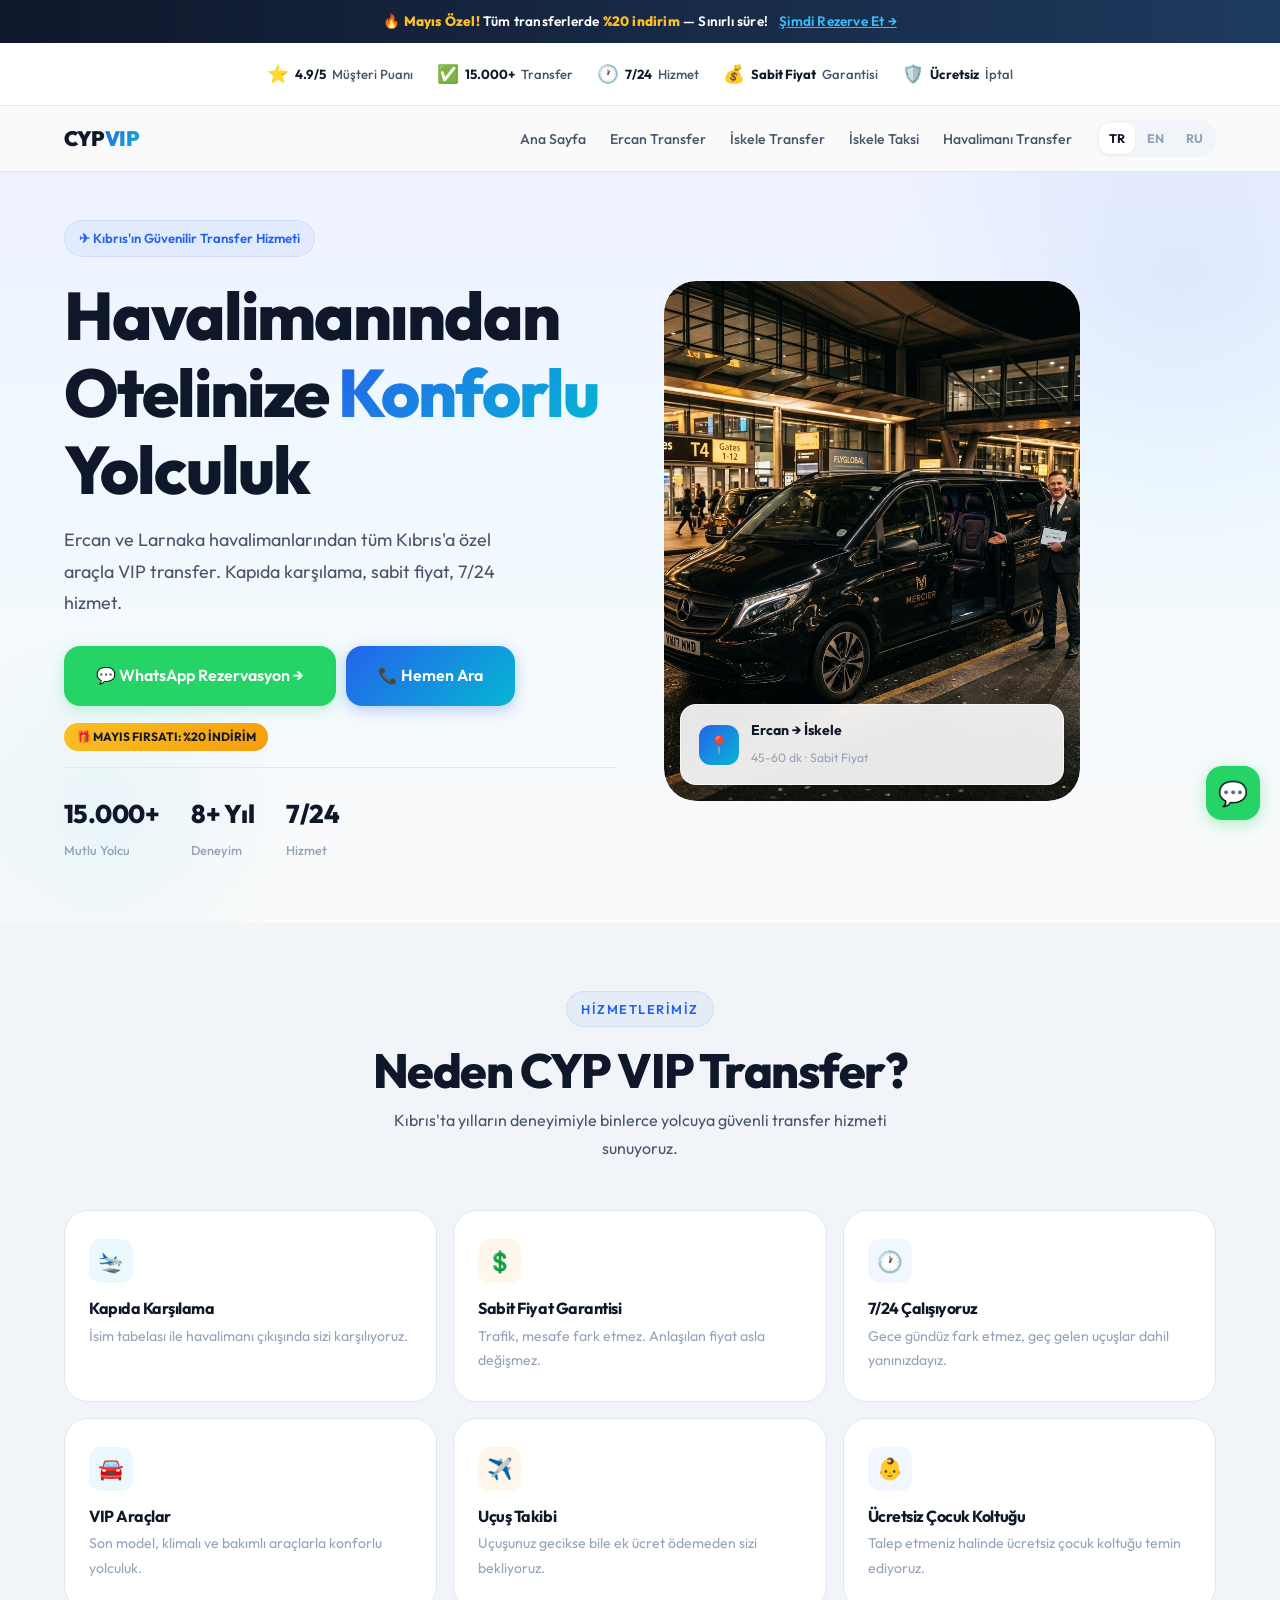
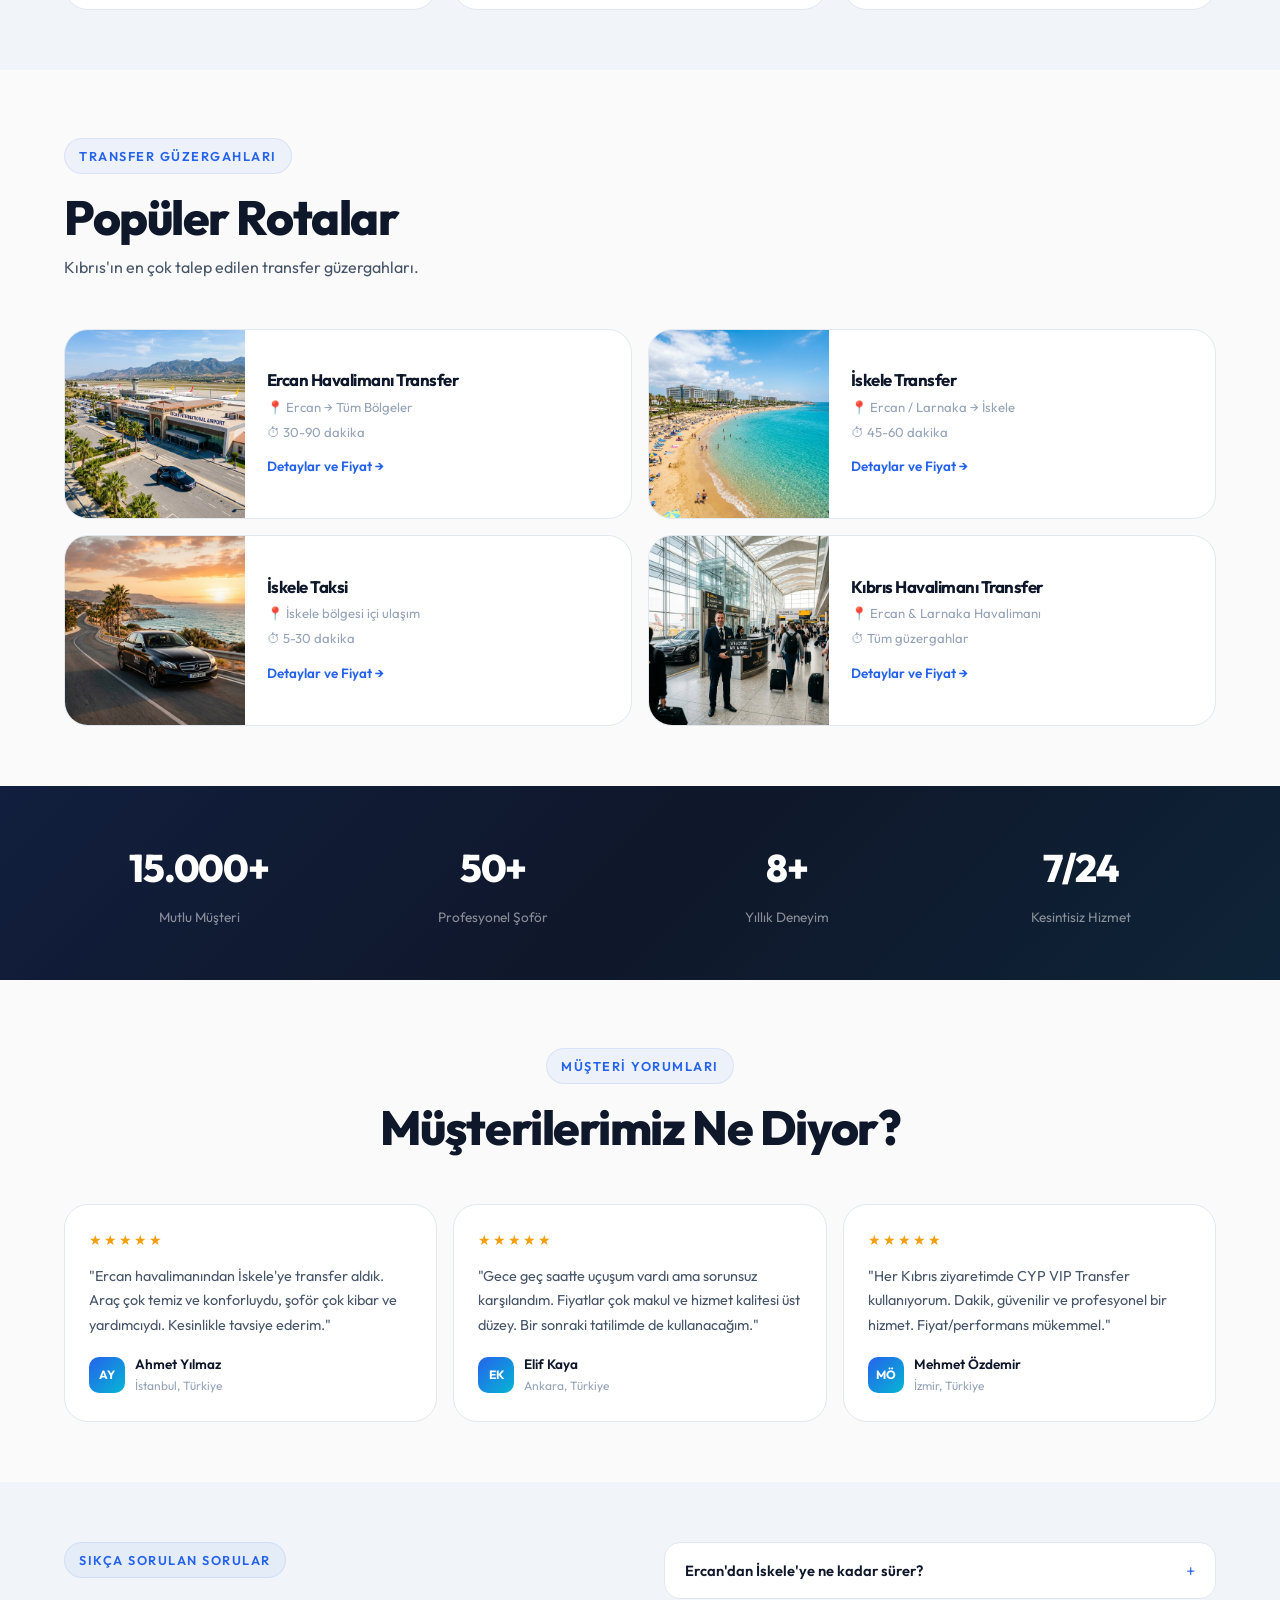
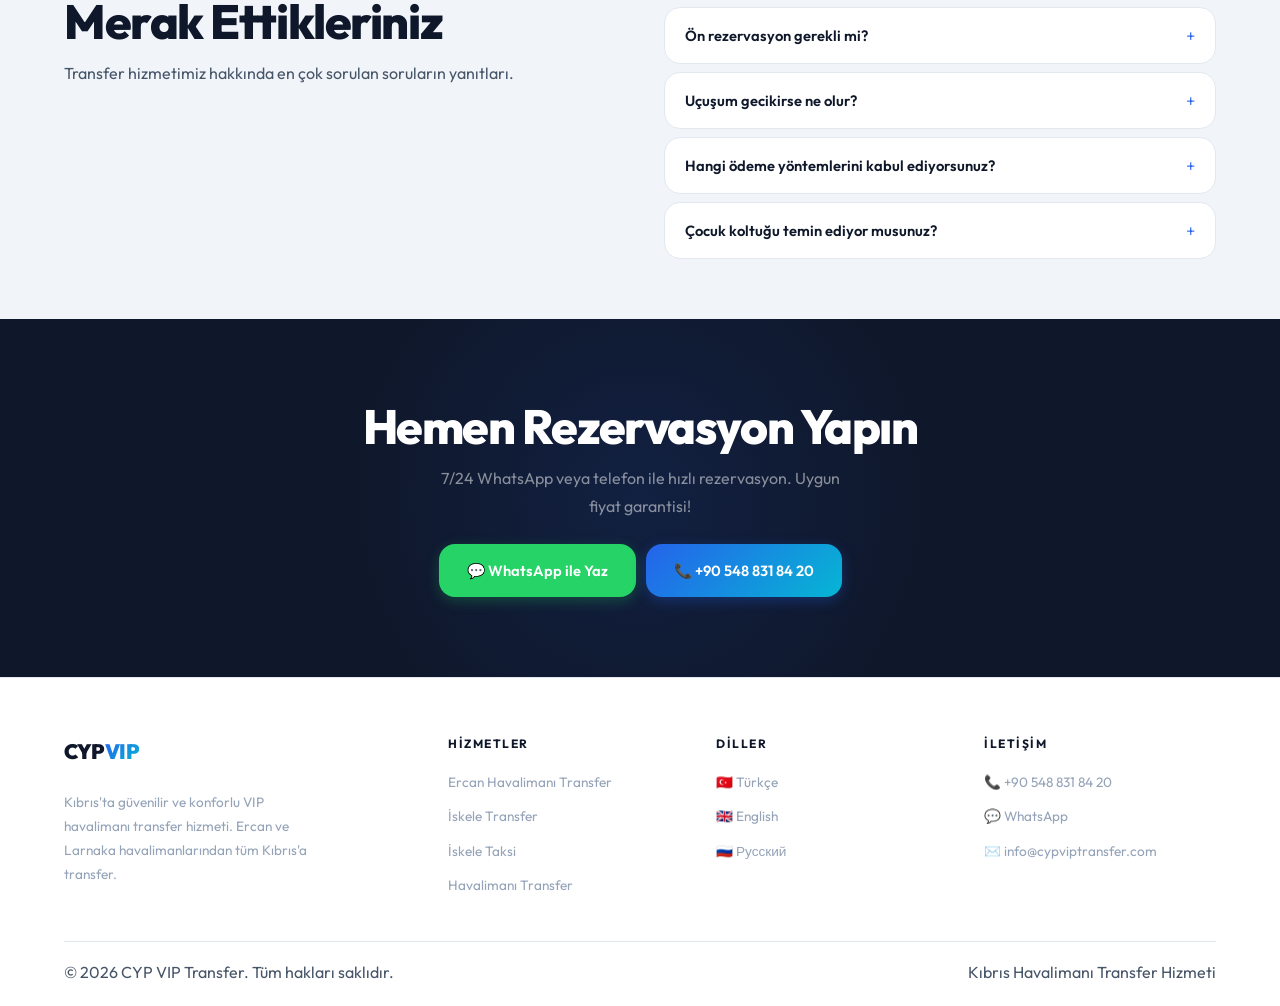
==== commit 11ecd7a7: "Add files via upload" ====
--- a/index.html
+++ b/index.html
@@ -364,10 +364,6 @@
 document.getElementById('menuToggle').addEventListener('click', () => {
   document.getElementById('navLinks').classList.toggle('active');
 });
-// Scroll effects
-window.addEventListener('scroll', () => {
-  document.getElementById('navbar').classList.toggle('scrolled', window.scrollY > 50);
-});
 // FAQ
 document.querySelectorAll('.faq-question').forEach(btn => {
   btn.addEventListener('click', () => {
--- a/style.css
+++ b/style.css
@@ -84,11 +84,11 @@
 
 /* Navigation */
 .navbar{
-  position:fixed;top:0;left:0;right:0;z-index:1000;
-  padding:14px 0;transition:var(--t);
-  background:rgba(250,250,250,0.7);backdrop-filter:blur(20px);-webkit-backdrop-filter:blur(20px);
-}
-.navbar.scrolled{padding:10px 0;background:rgba(250,250,250,0.92);box-shadow:0 1px 0 var(--border);}
+  position:relative;z-index:1000;
+  padding:14px 0;
+  background:var(--bg);
+  border-bottom:1px solid var(--border);
+}
 .nav-inner{display:flex;align-items:center;justify-content:space-between;}
 .nav-logo{
   font-size:1.3rem;font-weight:900;text-decoration:none;color:var(--primary);
@@ -106,7 +106,7 @@
 
 /* Hero */
 .hero{
-  padding:130px 0 80px;position:relative;overflow:hidden;
+  padding:48px 0 60px;position:relative;overflow:hidden;
   background:linear-gradient(180deg,#eef2ff 0%,#f0f9ff 40%,var(--bg) 100%);
 }
 .hero::before{
@@ -150,7 +150,7 @@
 .hero-float-card .hf-text span{font-size:0.76rem;color:var(--text-muted);}
 
 /* Section */
-.section{padding:90px 0;}
+.section{padding:60px 0;}
 .section-header{margin-bottom:48px;}
 .section-header.center{text-align:center;}
 .section-header p{max-width:520px;margin-top:8px;}
@@ -277,7 +277,7 @@
 
 /* Page Hero (sub pages) */
 .page-hero{
-  padding:130px 0 50px;position:relative;
+  padding:40px 0 36px;position:relative;
   background:linear-gradient(180deg,#eef2ff 0%,var(--bg) 100%);
 }
 .page-hero::before{
@@ -340,9 +340,7 @@
 @keyframes urgencySlide{0%,100%{background-position:0% 50%;}50%{background-position:100% 50%;}}
 
 /* Navbar offset when urgency bar present */
-body.has-urgency .navbar{top:40px;}
-body.has-urgency .hero{padding-top:170px;}
-body.has-urgency .page-hero{padding-top:170px;}
+/* urgency bar sits naturally above navbar, no offset needed */
 
 /* Trust Badges Row (above fold) */
 .trust-badges{
@@ -412,30 +410,44 @@
 @media(max-width:992px){
   .nav-links{display:none;}
   .menu-toggle{display:block;}
-  .nav-links.active{display:flex;flex-direction:column;position:absolute;top:100%;left:0;right:0;background:rgba(250,250,250,0.98);backdrop-filter:blur(20px);padding:16px 24px;gap:14px;border-bottom:1px solid var(--border);}
-  .hero-grid{grid-template-columns:1fr;gap:32px;}
-  .hero-visual{max-height:340px;aspect-ratio:16/10;}
-  .services-grid{grid-template-columns:repeat(2,1fr);}
+  .nav-links.active{display:flex;flex-direction:column;position:absolute;top:100%;left:0;right:0;background:rgba(250,250,250,0.98);backdrop-filter:blur(20px);padding:16px 24px;gap:14px;border-bottom:1px solid var(--border);z-index:999;}
+  .hero{padding:32px 0 40px;}
+  .hero-grid{grid-template-columns:1fr;gap:24px;}
+  .hero-visual{max-height:280px;aspect-ratio:16/10;}
+  .section{padding:40px 0;}
+  .services-grid{grid-template-columns:repeat(2,1fr);gap:12px;}
   .routes-grid{grid-template-columns:1fr;}
-  .route-card{grid-template-columns:150px 1fr;}
-  .trust-grid{grid-template-columns:repeat(2,1fr);}
-  .testimonials-grid{grid-template-columns:1fr;}
-  .faq-grid{grid-template-columns:1fr;}
+  .route-card{grid-template-columns:140px 1fr;}
+  .trust-bar{padding:32px 0;}
+  .trust-grid{grid-template-columns:repeat(2,1fr);gap:16px;}
+  .testimonials-grid{grid-template-columns:1fr;gap:12px;}
+  .faq-grid{grid-template-columns:1fr;gap:24px;}
   .footer-grid{grid-template-columns:1fr 1fr;}
   .content-grid{grid-template-columns:1fr;}
   .sticky-cta{display:block;}
+  .section-header{margin-bottom:28px;}
+  .cta-section{padding:50px 0;}
+  .page-hero{padding:28px 0 24px;}
 }
 @media(max-width:600px){
   .hero-grid{text-align:center;}
   .hero p{margin-left:auto;margin-right:auto;}
   .hero-buttons{justify-content:center;}
-  .hero-stats{justify-content:center;flex-wrap:wrap;gap:20px;}
-  .hero-visual{aspect-ratio:1/1;max-height:300px;}
+  .hero-stats{justify-content:center;flex-wrap:wrap;gap:16px;}
+  .hero-visual{aspect-ratio:1/1;max-height:260px;}
   .services-grid{grid-template-columns:1fr;}
+  .service-card{padding:20px 18px;}
   .route-card{grid-template-columns:1fr;}
-  .route-card-img img{max-height:160px;}
+  .route-card-img img{max-height:150px;}
   .trust-grid{grid-template-columns:repeat(2,1fr);}
+  .trust-item strong{font-size:1.8rem;}
   .footer-grid{grid-template-columns:1fr;}
+  .footer{padding:36px 0 16px;}
   .footer-bottom{flex-direction:column;gap:6px;text-align:center;}
   .cta-buttons{flex-direction:column;align-items:center;}
-}
+  .trust-badges{gap:12px;padding:10px 12px;}
+  .trust-badge{font-size:0.72rem;}
+  .urgency-bar{font-size:0.78rem;padding:8px 12px;}
+  h1{font-size:clamp(2rem,5vw,3rem);}
+  h2{font-size:clamp(1.5rem,4vw,2.2rem);}
+}
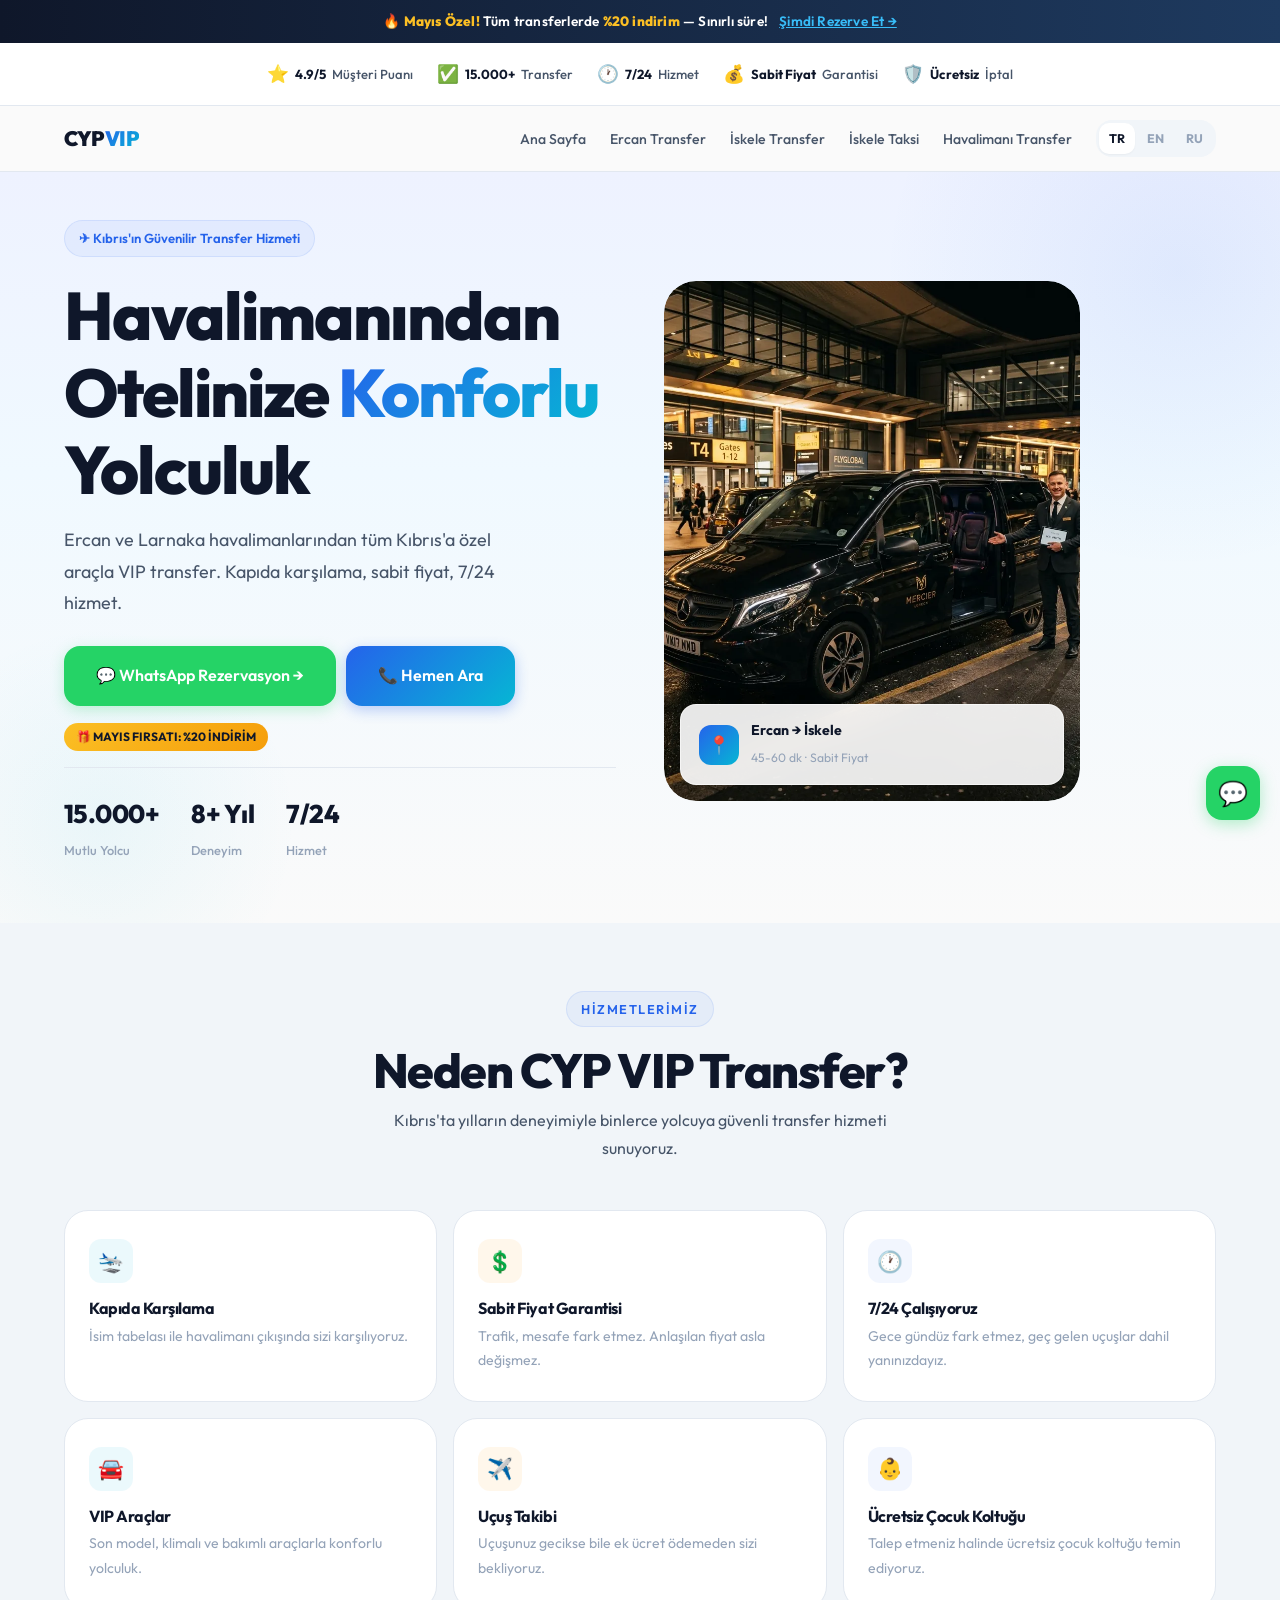
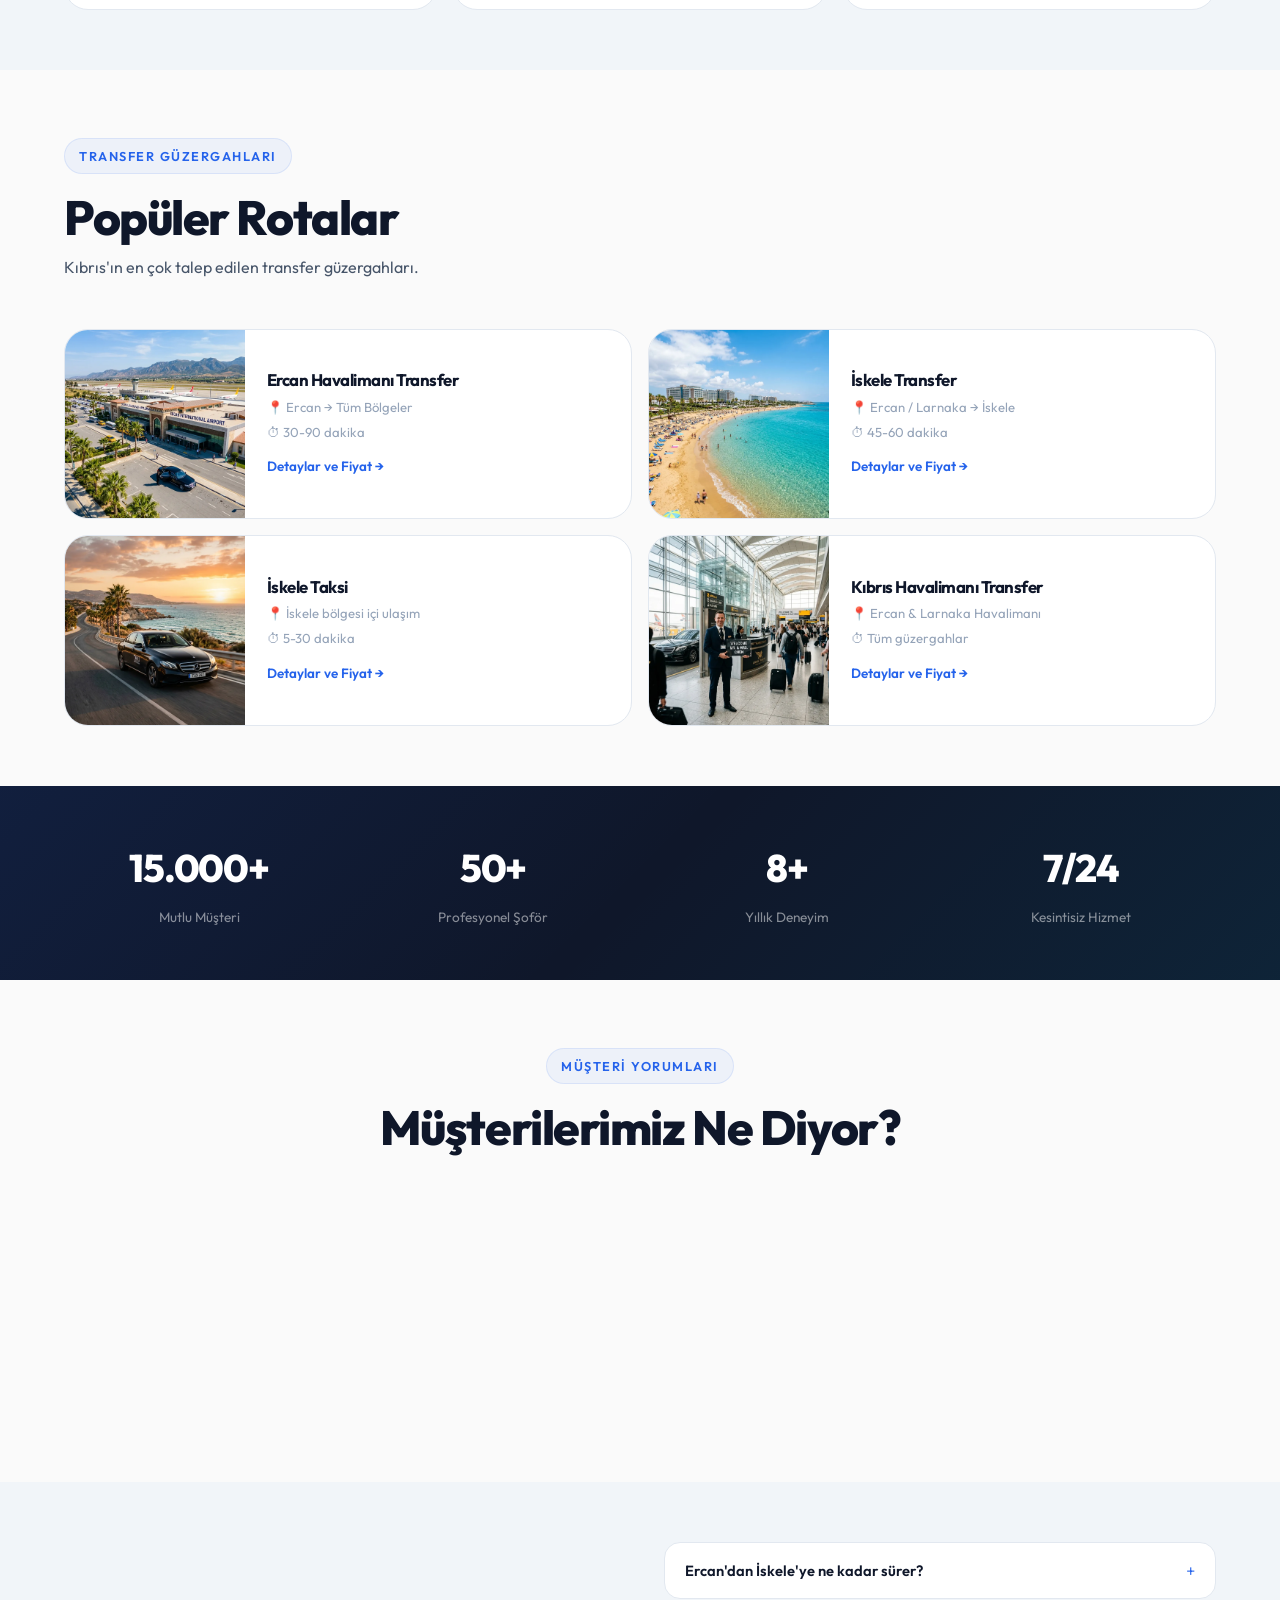
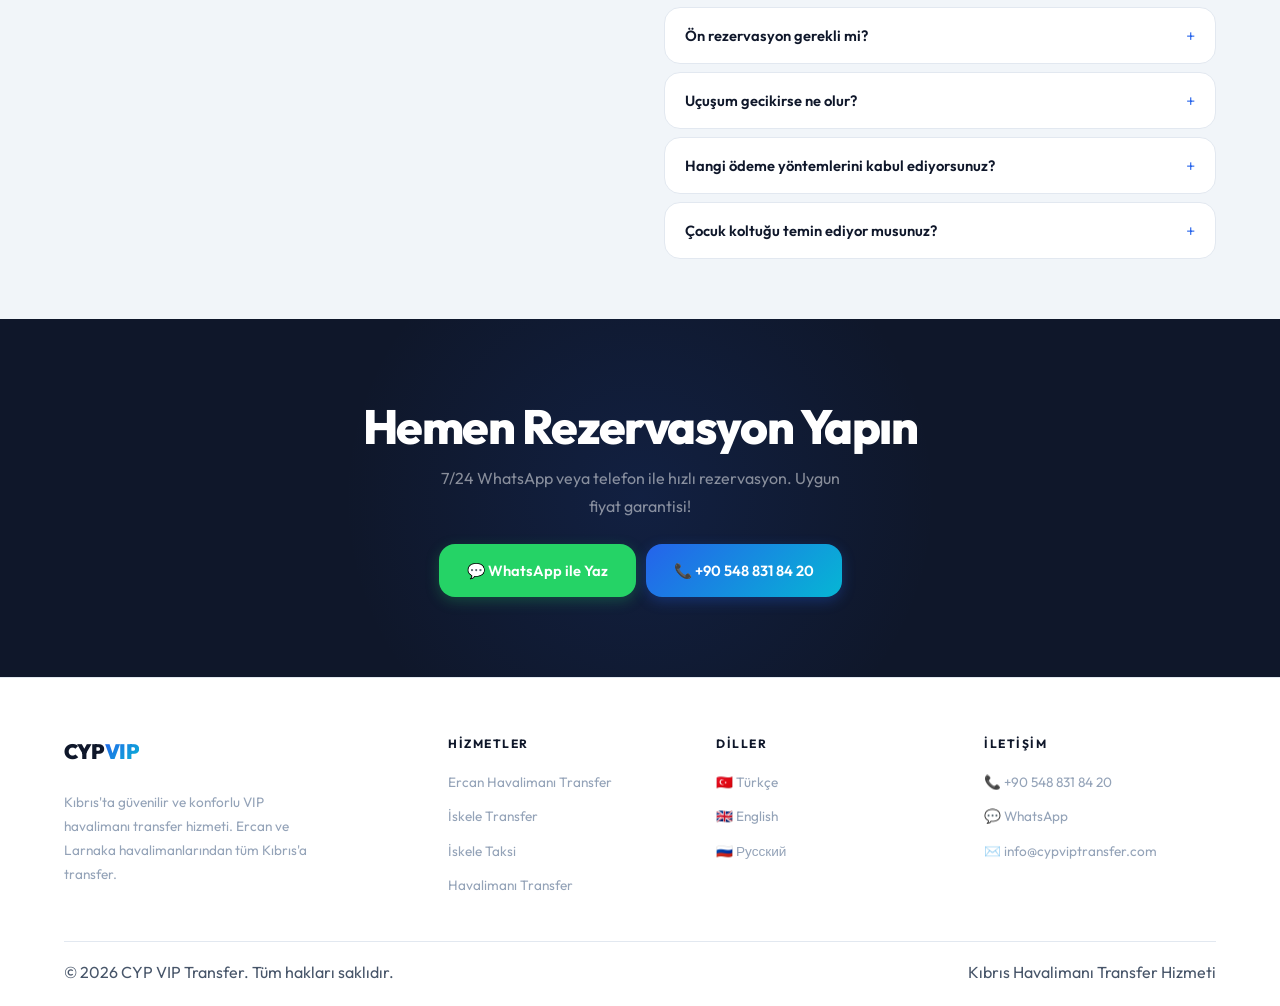
==== commit 21ca652c: "Add files via upload" ====
--- a/index.html
+++ b/index.html
@@ -110,7 +110,7 @@
       </div>
     </div>
     <div class="hero-visual">
-      <img src="images/hero-bg.png" alt="Kıbrıs VIP havalimanı transfer aracı" width="600" height="750">
+      <img src="images/hero-bg.webp" alt="Kıbrıs VIP havalimanı transfer aracı" width="600" height="750">
       <div class="hero-float-card">
         <div class="hero-float-icon">📍</div>
         <div class="hf-text">
@@ -175,7 +175,7 @@
     </div>
     <div class="routes-grid">
       <a href="ercan-havalimani-transfer.html" class="route-card fade-up">
-        <div class="route-card-img"><img src="images/ercan-airport.png" alt="Ercan Havalimanı Transfer" width="200" height="200"></div>
+        <div class="route-card-img"><img loading="lazy" src="images/ercan-airport.webp" alt="Ercan Havalimanı Transfer" width="200" height="200"></div>
         <div class="route-card-body">
           <h3>Ercan Havalimanı Transfer</h3>
           <div class="route-meta">
@@ -186,7 +186,7 @@
         </div>
       </a>
       <a href="iskele-transfer.html" class="route-card fade-up">
-        <div class="route-card-img"><img src="images/iskele-beach.png" alt="İskele Transfer" width="200" height="200"></div>
+        <div class="route-card-img"><img loading="lazy" src="images/iskele-beach.webp" alt="İskele Transfer" width="200" height="200"></div>
         <div class="route-card-body">
           <h3>İskele Transfer</h3>
           <div class="route-meta">
@@ -197,7 +197,7 @@
         </div>
       </a>
       <a href="iskele-taksi.html" class="route-card fade-up">
-        <div class="route-card-img"><img src="images/vip-taxi.png" alt="İskele Taksi" width="200" height="200"></div>
+        <div class="route-card-img"><img loading="lazy" src="images/vip-taxi.webp" alt="İskele Taksi" width="200" height="200"></div>
         <div class="route-card-body">
           <h3>İskele Taksi</h3>
           <div class="route-meta">
@@ -208,7 +208,7 @@
         </div>
       </a>
       <a href="kibris-havalimani-transfer.html" class="route-card fade-up">
-        <div class="route-card-img"><img src="images/airport-transfer.png" alt="Kıbrıs Havalimanı Transfer" width="200" height="200"></div>
+        <div class="route-card-img"><img loading="lazy" src="images/airport-transfer.webp" alt="Kıbrıs Havalimanı Transfer" width="200" height="200"></div>
         <div class="route-card-body">
           <h3>Kıbrıs Havalimanı Transfer</h3>
           <div class="route-meta">
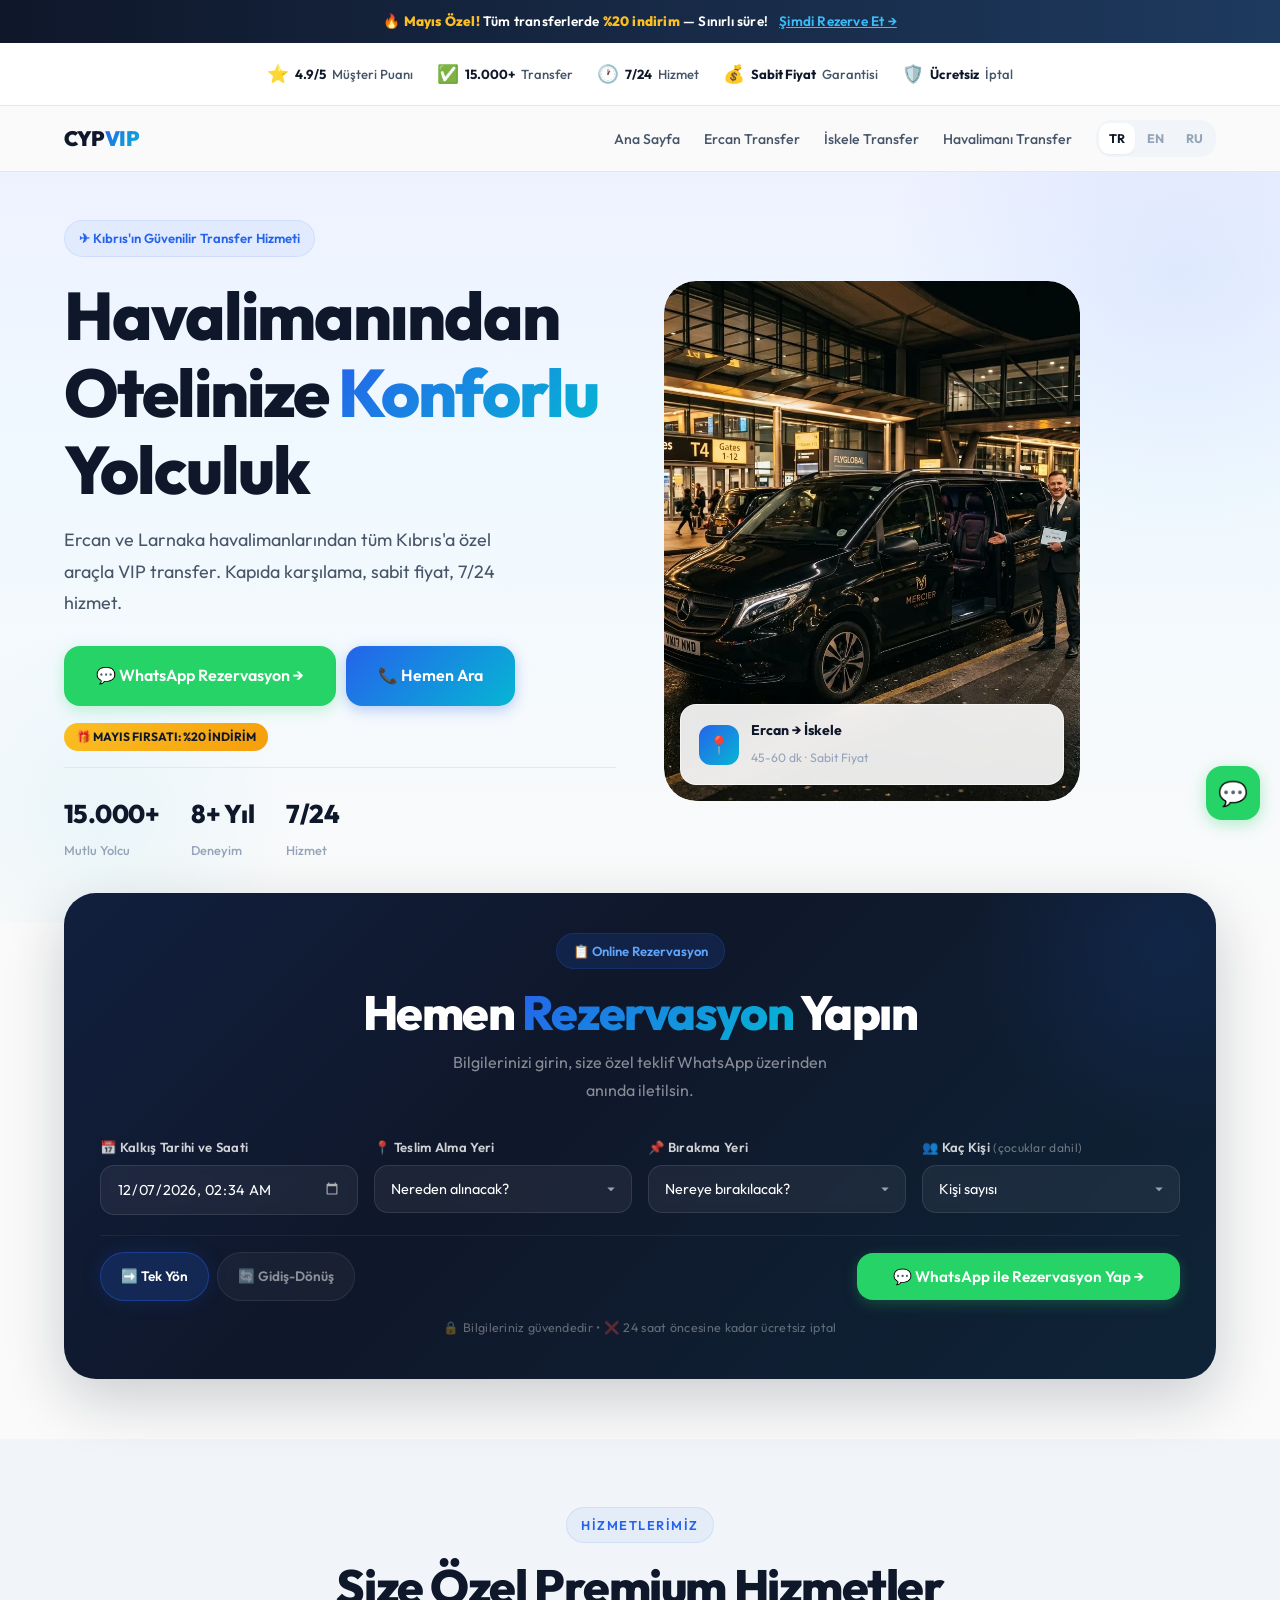
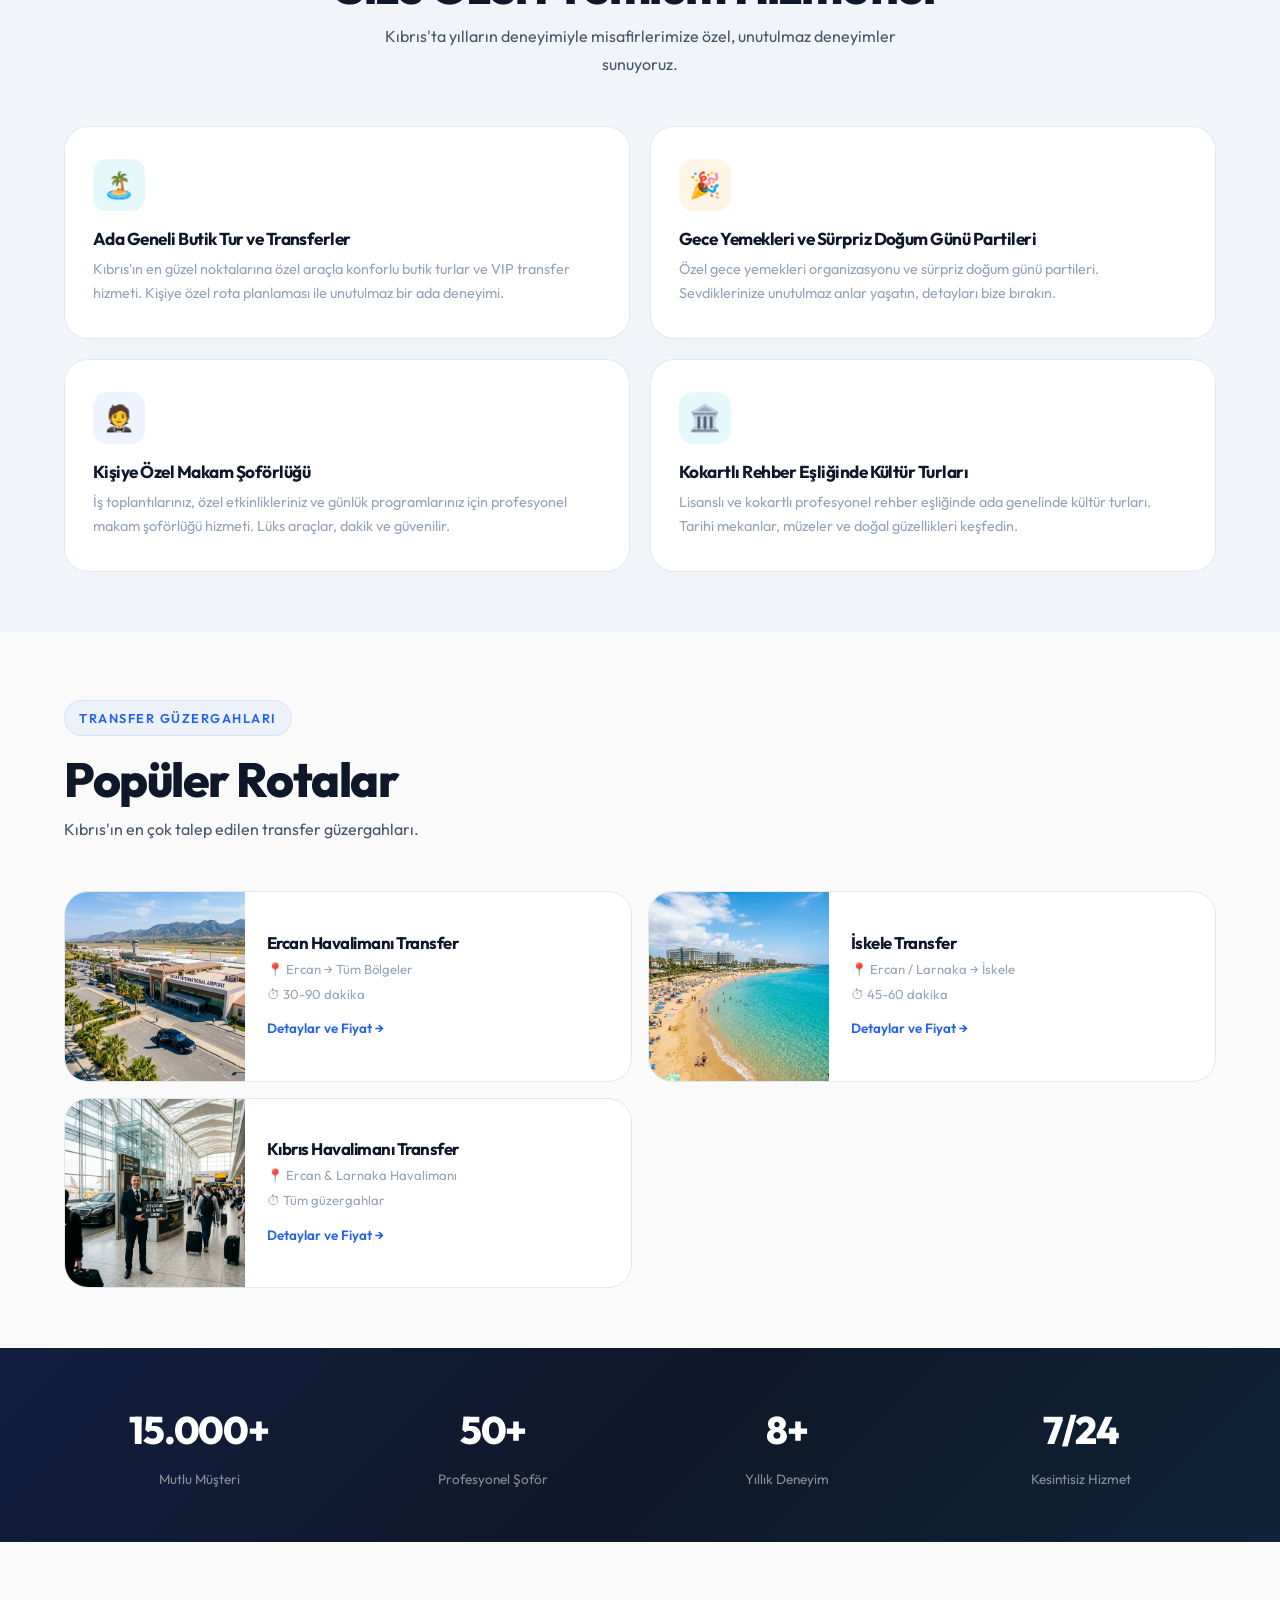
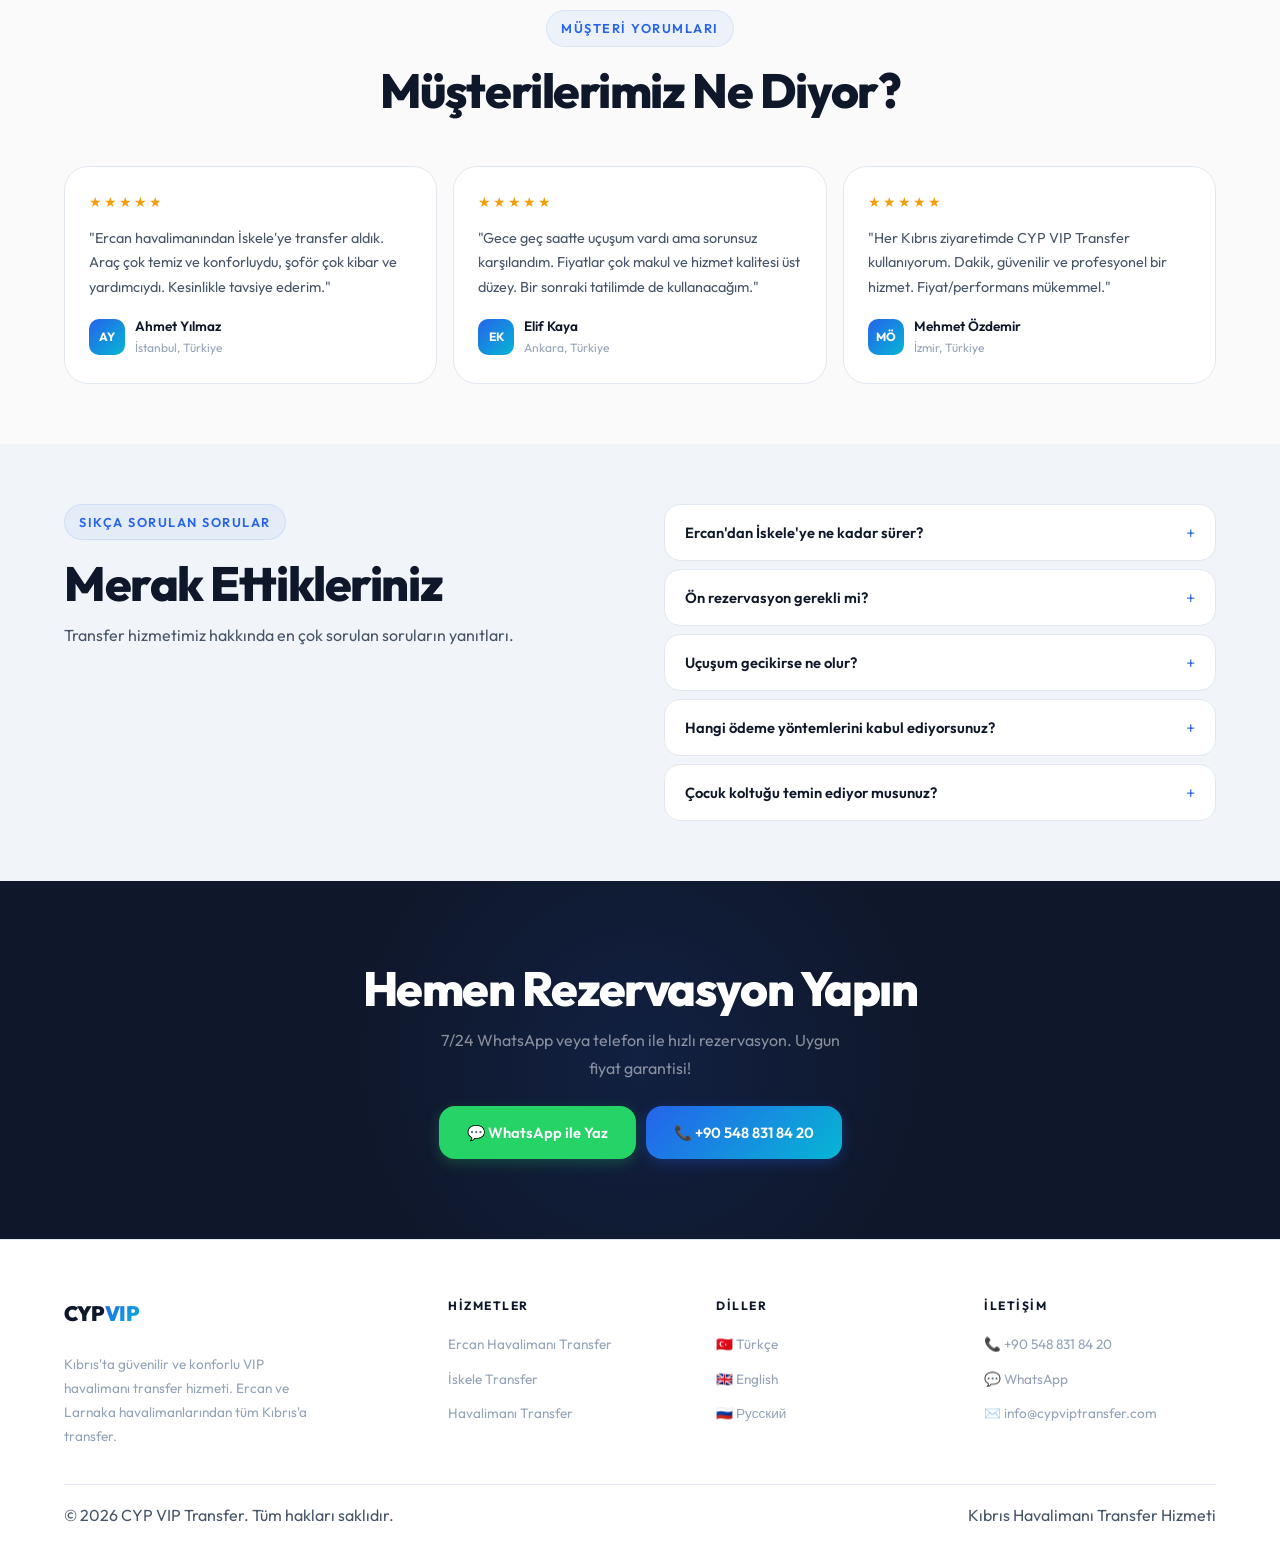
==== commit b41f9658: "Add files via upload" ====
--- a/index.html
+++ b/index.html
@@ -1,16 +1,20 @@
 <!DOCTYPE html>
 <html lang="tr">
+
 <head>
   <meta charset="UTF-8">
   <meta name="viewport" content="width=device-width, initial-scale=1.0">
   <title>Kıbrıs Havalimanı Transfer | VIP Transfer Hizmeti | CYP VIP Transfer</title>
-  <meta name="description" content="Kıbrıs havalimanı transfer hizmeti. Ercan havalimanı transfer, İskele transfer ve taksi hizmeti. Güvenilir, konforlu ve uygun fiyatlı VIP transfer.">
-  <meta name="keywords" content="kıbrıs havalimanı transfer, ercan havalimanı transfer, iskele transfer, iskele taksi, kıbrıs transfer, kktc transfer">
+  <meta name="description"
+    content="Kıbrıs havalimanı transfer hizmeti. Ercan havalimanı transfer, İskele transfer, butik turlar ve VIP transfer. Güvenilir, konforlu ve uygun fiyatlı.">
+  <meta name="keywords"
+    content="kıbrıs havalimanı transfer, ercan havalimanı transfer, iskele transfer, kıbrıs transfer, kktc transfer, kıbrıs butik tur">
   <meta name="robots" content="index, follow">
   <meta name="author" content="CYP VIP Transfer">
   <link rel="canonical" href="https://cypviptransfer.com/">
   <meta property="og:title" content="Kıbrıs Havalimanı Transfer | CYP VIP Transfer">
-  <meta property="og:description" content="Kıbrıs'ta profesyonel VIP havalimanı transfer hizmeti. 7/24 hizmet, konforlu araçlar.">
+  <meta property="og:description"
+    content="Kıbrıs'ta profesyonel VIP havalimanı transfer hizmeti. 7/24 hizmet, konforlu araçlar.">
   <meta property="og:url" content="https://cypviptransfer.com/">
   <meta property="og:type" content="website">
   <meta property="og:locale" content="tr_TR">
@@ -24,12 +28,12 @@
   <script async src="https://www.googletagmanager.com/gtag/js?id=AW-XXXXXXXXX"></script>
   <script>
     window.dataLayer = window.dataLayer || [];
-    function gtag(){dataLayer.push(arguments);}
+    function gtag() { dataLayer.push(arguments); }
     gtag('js', new Date());
     gtag('config', 'AW-XXXXXXXXX');
     // Conversion: WhatsApp tıklama
     function trackConversion(type) {
-      gtag('event', 'conversion', {'send_to': 'AW-XXXXXXXXX/YYYYY', 'event_category': 'CTA', 'event_label': type});
+      gtag('event', 'conversion', { 'send_to': 'AW-XXXXXXXXX/YYYYY', 'event_category': 'CTA', 'event_label': type });
     }
   </script>
   <script type="application/ld+json">
@@ -43,358 +47,537 @@
     "telephone": "+905488318420",
     "priceRange": "$$",
     "areaServed": ["Kıbrıs", "KKTC", "İskele", "Ercan"],
-    "serviceType": ["Airport Transfer", "VIP Transfer", "Taxi Service"],
+    "serviceType": ["Airport Transfer", "VIP Transfer", "Boutique Tour"],
     "openingHours": "Mo-Su 00:00-23:59",
     "aggregateRating": {"@type": "AggregateRating", "ratingValue": "4.9", "reviewCount": "1250"}
   }
   </script>
 </head>
+
 <body class="has-urgency has-sticky">
 
-<!-- Urgency Bar -->
-<div class="urgency-bar" id="urgencyBar">
-  🔥 <span class="urgency-highlight">Mayıs Özel!</span> Tüm transferlerde <span class="urgency-highlight">%20 indirim</span> — Sınırlı süre!
-  <a href="https://wa.me/905488318420?text=Merhaba,%20Mayıs%20kampanyasından%20yararlanmak%20istiyorum." class="urgency-cta" onclick="trackConversion('urgency_bar')">Şimdi Rezerve Et →</a>
-</div>
-
-<!-- Trust Badges - Above Fold -->
-<div class="trust-badges">
-  <div class="trust-badge"><span class="badge-icon">⭐</span> <strong>4.9/5</strong> Müşteri Puanı</div>
-  <div class="trust-badge"><span class="badge-icon">✅</span> <strong>15.000+</strong> Transfer</div>
-  <div class="trust-badge"><span class="badge-icon">🕐</span> <strong>7/24</strong> Hizmet</div>
-  <div class="trust-badge"><span class="badge-icon">💰</span> <strong>Sabit Fiyat</strong> Garantisi</div>
-  <div class="trust-badge"><span class="badge-icon">🛡️</span> <strong>Ücretsiz</strong> İptal</div>
-</div>
-
-
-<!-- Navigation -->
-<nav class="navbar" id="navbar">
-  <div class="container nav-inner">
-    <a href="/" class="nav-logo">CYP<span>VIP</span></a>
-    <ul class="nav-links" id="navLinks">
-      <li><a href="/">Ana Sayfa</a></li>
-      <li><a href="ercan-havalimani-transfer.html">Ercan Transfer</a></li>
-      <li><a href="iskele-transfer.html">İskele Transfer</a></li>
-      <li><a href="iskele-taksi.html">İskele Taksi</a></li>
-      <li><a href="kibris-havalimani-transfer.html">Havalimanı Transfer</a></li>
-      <li>
-        <div class="lang-switcher">
-          <a href="/" class="active">TR</a>
-          <a href="en/">EN</a>
-          <a href="ru/">RU</a>
-        </div>
-      </li>
-    </ul>
-    <button class="menu-toggle" id="menuToggle" aria-label="Menü">
-      <span></span><span></span><span></span>
-    </button>
+  <!-- Urgency Bar -->
+  <div class="urgency-bar" id="urgencyBar">
+    🔥 <span class="urgency-highlight">Mayıs Özel!</span> Tüm transferlerde <span class="urgency-highlight">%20
+      indirim</span> — Sınırlı süre!
+    <a href="https://wa.me/905488318420?text=Merhaba,%20Mayıs%20kampanyasından%20yararlanmak%20istiyorum."
+      class="urgency-cta" onclick="trackConversion('urgency_bar')">Şimdi Rezerve Et →</a>
   </div>
-</nav>
-
-<!-- Hero -->
-<section class="hero" id="hero">
-  <div class="container hero-grid">
-    <div class="hero-content">
-      <div class="hero-tag">✈ Kıbrıs'ın Güvenilir Transfer Hizmeti</div>
-      <h1>Havalimanından Otelinize <span class="gradient-text">Konforlu</span> Yolculuk</h1>
-      <p>Ercan ve Larnaka havalimanlarından tüm Kıbrıs'a özel araçla VIP transfer. Kapıda karşılama, sabit fiyat, 7/24 hizmet.</p>
-      <div class="hero-buttons">
-        <a href="https://wa.me/905488318420?text=Merhaba,%20transfer%20hizmeti%20hakkında%20bilgi%20almak%20istiyorum." class="btn btn-whatsapp btn-pulse" id="heroWhatsapp" onclick="trackConversion('hero_whatsapp')">💬 WhatsApp Rezervasyon →</a>
-        <a href="tel:+905488318420" class="btn btn-primary btn-pulse" id="heroCall" onclick="trackConversion('hero_call')">📞 Hemen Ara</a>
-      </div>
-      <div style="margin-top:-20px;margin-bottom:16px;"><span class="promo-badge">🎁 MAYIS FIRSATI: %20 İNDİRİM</span></div>
-      <div class="hero-stats">
-        <div class="hero-stat-item"><strong>15.000+</strong><span>Mutlu Yolcu</span></div>
-        <div class="hero-stat-item"><strong>8+ Yıl</strong><span>Deneyim</span></div>
-        <div class="hero-stat-item"><strong>7/24</strong><span>Hizmet</span></div>
-      </div>
-    </div>
-    <div class="hero-visual">
-      <img src="images/hero-bg.webp" alt="Kıbrıs VIP havalimanı transfer aracı" width="600" height="750">
-      <div class="hero-float-card">
-        <div class="hero-float-icon">📍</div>
-        <div class="hf-text">
-          <strong>Ercan → İskele</strong>
-          <span>45-60 dk · Sabit Fiyat</span>
-        </div>
-      </div>
-    </div>
+
+  <!-- Trust Badges - Above Fold -->
+  <div class="trust-badges">
+    <div class="trust-badge"><span class="badge-icon">⭐</span> <strong>4.9/5</strong> Müşteri Puanı</div>
+    <div class="trust-badge"><span class="badge-icon">✅</span> <strong>15.000+</strong> Transfer</div>
+    <div class="trust-badge"><span class="badge-icon">🕐</span> <strong>7/24</strong> Hizmet</div>
+    <div class="trust-badge"><span class="badge-icon">💰</span> <strong>Sabit Fiyat</strong> Garantisi</div>
+    <div class="trust-badge"><span class="badge-icon">🛡️</span> <strong>Ücretsiz</strong> İptal</div>
   </div>
-</section>
-
-<!-- Services -->
-<section class="section section-alt" id="services">
-  <div class="container">
-    <div class="section-header center fade-up">
-      <p class="section-label">Hizmetlerimiz</p>
-      <h2>Neden CYP VIP Transfer?</h2>
-      <p>Kıbrıs'ta yılların deneyimiyle binlerce yolcuya güvenli transfer hizmeti sunuyoruz.</p>
-    </div>
-    <div class="services-grid">
-      <div class="service-card fade-up">
-        <div class="service-icon teal">🛬</div>
-        <h3>Kapıda Karşılama</h3>
-        <p>İsim tabelası ile havalimanı çıkışında sizi karşılıyoruz.</p>
-      </div>
-      <div class="service-card fade-up">
-        <div class="service-icon orange">💲</div>
-        <h3>Sabit Fiyat Garantisi</h3>
-        <p>Trafik, mesafe fark etmez. Anlaşılan fiyat asla değişmez.</p>
-      </div>
-      <div class="service-card fade-up">
-        <div class="service-icon blue">🕐</div>
-        <h3>7/24 Çalışıyoruz</h3>
-        <p>Gece gündüz fark etmez, geç gelen uçuşlar dahil yanınızdayız.</p>
-      </div>
-      <div class="service-card fade-up">
-        <div class="service-icon teal">🚘</div>
-        <h3>VIP Araçlar</h3>
-        <p>Son model, klimalı ve bakımlı araçlarla konforlu yolculuk.</p>
-      </div>
-      <div class="service-card fade-up">
-        <div class="service-icon orange">✈️</div>
-        <h3>Uçuş Takibi</h3>
-        <p>Uçuşunuz gecikse bile ek ücret ödemeden sizi bekliyoruz.</p>
-      </div>
-      <div class="service-card fade-up">
-        <div class="service-icon blue">👶</div>
-        <h3>Ücretsiz Çocuk Koltuğu</h3>
-        <p>Talep etmeniz halinde ücretsiz çocuk koltuğu temin ediyoruz.</p>
-      </div>
+
+
+  <!-- Navigation -->
+  <nav class="navbar" id="navbar">
+    <div class="container nav-inner">
+      <a href="/" class="nav-logo">CYP<span>VIP</span></a>
+      <ul class="nav-links" id="navLinks">
+        <li><a href="/">Ana Sayfa</a></li>
+        <li><a href="ercan-havalimani-transfer.html">Ercan Transfer</a></li>
+        <li><a href="iskele-transfer.html">İskele Transfer</a></li>
+
+        <li><a href="kibris-havalimani-transfer.html">Havalimanı Transfer</a></li>
+        <li>
+          <div class="lang-switcher">
+            <a href="/" class="active">TR</a>
+            <a href="en/">EN</a>
+            <a href="ru/">RU</a>
+          </div>
+        </li>
+      </ul>
+      <button class="menu-toggle" id="menuToggle" aria-label="Menü">
+        <span></span><span></span><span></span>
+      </button>
+    </div>
+  </nav>
+
+  <!-- Hero -->
+  <section class="hero" id="hero">
+    <div class="container hero-grid">
+      <div class="hero-content">
+        <div class="hero-tag">✈ Kıbrıs'ın Güvenilir Transfer Hizmeti</div>
+        <h1>Havalimanından Otelinize <span class="gradient-text">Konforlu</span> Yolculuk</h1>
+        <p>Ercan ve Larnaka havalimanlarından tüm Kıbrıs'a özel araçla VIP transfer. Kapıda karşılama, sabit fiyat, 7/24
+          hizmet.</p>
+        <div class="hero-buttons">
+          <a href="https://wa.me/905488318420?text=Merhaba,%20transfer%20hizmeti%20hakkında%20bilgi%20almak%20istiyorum."
+            class="btn btn-whatsapp btn-pulse" id="heroWhatsapp" onclick="trackConversion('hero_whatsapp')">💬 WhatsApp
+            Rezervasyon →</a>
+          <a href="tel:+905488318420" class="btn btn-primary btn-pulse" id="heroCall"
+            onclick="trackConversion('hero_call')">📞 Hemen Ara</a>
+        </div>
+        <div style="margin-top:-20px;margin-bottom:16px;"><span class="promo-badge">🎁 MAYIS FIRSATI: %20 İNDİRİM</span>
+        </div>
+        <div class="hero-stats">
+          <div class="hero-stat-item"><strong>15.000+</strong><span>Mutlu Yolcu</span></div>
+          <div class="hero-stat-item"><strong>8+ Yıl</strong><span>Deneyim</span></div>
+          <div class="hero-stat-item"><strong>7/24</strong><span>Hizmet</span></div>
+        </div>
+      </div>
+      <div class="hero-visual">
+        <img src="images/hero-bg.webp" alt="Kıbrıs VIP havalimanı transfer aracı" width="600" height="750">
+        <div class="hero-float-card">
+          <div class="hero-float-icon">📍</div>
+          <div class="hf-text">
+            <strong>Ercan → İskele</strong>
+            <span>45-60 dk · Sabit Fiyat</span>
+          </div>
+        </div>
+      </div>
+    </div>
+  </section>
+
+  <!-- Reservation Form -->
+  <section class="reservation-section" id="reservation">
+    <div class="container">
+      <div class="reservation-card">
+        <div class="reservation-header">
+          <div class="reservation-tag">📋 Online Rezervasyon</div>
+          <h2>Hemen <span class="gradient-text">Rezervasyon</span> Yapın</h2>
+          <p>Bilgilerinizi girin, size özel teklif WhatsApp üzerinden anında iletilsin.</p>
+        </div>
+        <form id="reservationForm" class="reservation-form" onsubmit="return handleReservation(event)">
+          <div class="form-grid">
+            <div class="form-group">
+              <label for="pickupDate">📅 Kalkış Tarihi ve Saati</label>
+              <input type="datetime-local" id="pickupDate" required>
+            </div>
+            <div class="form-group">
+              <label for="pickupLocation">📍 Teslim Alma Yeri</label>
+              <select id="pickupLocation" required>
+                <option value="" disabled selected>Nereden alınacak?</option>
+                <optgroup label="Havalimanları">
+                  <option value="Ercan Havalimanı">Ercan Havalimanı</option>
+                  <option value="Larnaka Havalimanı">Larnaka Havalimanı</option>
+                </optgroup>
+                <optgroup label="Şehirler">
+                  <option value="Lefkoşa">Lefkoşa</option>
+                  <option value="Girne">Girne</option>
+                  <option value="Mağusa">Mağusa</option>
+                  <option value="İskele">İskele</option>
+                  <option value="Bafra">Bafra</option>
+                  <option value="Long Beach">Long Beach</option>
+                  <option value="Boğaz">Boğaz</option>
+                  <option value="Karpaz">Karpaz</option>
+                </optgroup>
+                <optgroup label="Diğer">
+                  <option value="Otel (belirtiniz)">Otel (belirtiniz)</option>
+                  <option value="Diğer (belirtiniz)">Diğer (belirtiniz)</option>
+                </optgroup>
+              </select>
+            </div>
+            <div class="form-group">
+              <label for="dropoffLocation">📌 Bırakma Yeri</label>
+              <select id="dropoffLocation" required>
+                <option value="" disabled selected>Nereye bırakılacak?</option>
+                <optgroup label="Havalimanları">
+                  <option value="Ercan Havalimanı">Ercan Havalimanı</option>
+                  <option value="Larnaka Havalimanı">Larnaka Havalimanı</option>
+                </optgroup>
+                <optgroup label="Şehirler">
+                  <option value="Lefkoşa">Lefkoşa</option>
+                  <option value="Girne">Girne</option>
+                  <option value="Mağusa">Mağusa</option>
+                  <option value="İskele">İskele</option>
+                  <option value="Bafra">Bafra</option>
+                  <option value="Long Beach">Long Beach</option>
+                  <option value="Boğaz">Boğaz</option>
+                  <option value="Karpaz">Karpaz</option>
+                </optgroup>
+                <optgroup label="Diğer">
+                  <option value="Otel (belirtiniz)">Otel (belirtiniz)</option>
+                  <option value="Diğer (belirtiniz)">Diğer (belirtiniz)</option>
+                </optgroup>
+              </select>
+            </div>
+            <div class="form-group">
+              <label for="passengers">👥 Kaç Kişi <span class="form-hint">(çocuklar dahil)</span></label>
+              <select id="passengers" required>
+                <option value="" disabled selected>Kişi sayısı</option>
+                <option value="1">1 Kişi</option>
+                <option value="2">2 Kişi</option>
+                <option value="3">3 Kişi</option>
+                <option value="4">4 Kişi</option>
+                <option value="5">5 Kişi</option>
+                <option value="6">6 Kişi</option>
+                <option value="7">7 Kişi</option>
+                <option value="8">8 Kişi</option>
+                <option value="9">9 Kişi</option>
+                <option value="10+">10+ Kişi</option>
+              </select>
+            </div>
+          </div>
+          <div class="form-row-bottom">
+            <div class="trip-type">
+              <label class="radio-pill">
+                <input type="radio" name="tripType" value="Tek Yön" checked>
+                <span>➡️ Tek Yön</span>
+              </label>
+              <label class="radio-pill">
+                <input type="radio" name="tripType" value="Gidiş-Dönüş">
+                <span>🔄 Gidiş-Dönüş</span>
+              </label>
+            </div>
+            <button type="submit" class="btn btn-whatsapp btn-reserve" id="reserveBtn">
+              💬 WhatsApp ile Rezervasyon Yap →
+            </button>
+          </div>
+          <p class="form-note">🔒 Bilgileriniz güvendedir • ❌ 24 saat öncesine kadar ücretsiz iptal</p>
+        </form>
+      </div>
+    </div>
+  </section>
+
+  <!-- Services -->
+  <section class="section section-alt" id="services">
+    <div class="container">
+      <div class="section-header center fade-up">
+        <p class="section-label">Hizmetlerimiz</p>
+        <h2>Size Özel Premium Hizmetler</h2>
+        <p>Kıbrıs'ta yılların deneyimiyle misafirlerimize özel, unutulmaz deneyimler sunuyoruz.</p>
+      </div>
+      <div class="services-grid">
+        <div class="service-card fade-up">
+          <div class="service-icon teal">🏝️</div>
+          <h3>Ada Geneli Butik Tur ve Transferler</h3>
+          <p>Kıbrıs'ın en güzel noktalarına özel araçla konforlu butik turlar ve VIP transfer hizmeti. Kişiye özel rota
+            planlaması ile unutulmaz bir ada deneyimi.</p>
+        </div>
+        <div class="service-card fade-up">
+          <div class="service-icon orange">🎉</div>
+          <h3>Gece Yemekleri ve Sürpriz Doğum Günü Partileri</h3>
+          <p>Özel gece yemekleri organizasyonu ve sürpriz doğum günü partileri. Sevdiklerinize unutulmaz anlar yaşatın,
+            detayları bize bırakın.</p>
+        </div>
+        <div class="service-card fade-up">
+          <div class="service-icon blue">🤵</div>
+          <h3>Kişiye Özel Makam Şoförlüğü</h3>
+          <p>İş toplantılarınız, özel etkinlikleriniz ve günlük programlarınız için profesyonel makam şoförlüğü hizmeti.
+            Lüks araçlar, dakik ve güvenilir.</p>
+        </div>
+        <div class="service-card fade-up">
+          <div class="service-icon teal">🏛️</div>
+          <h3>Kokartlı Rehber Eşliğinde Kültür Turları</h3>
+          <p>Lisanslı ve kokartlı profesyonel rehber eşliğinde ada genelinde kültür turları. Tarihi mekanlar, müzeler ve
+            doğal güzellikleri keşfedin.</p>
+        </div>
+      </div>
+    </div>
+  </section>
+
+  <!-- Routes -->
+  <section class="section" id="routes">
+    <div class="container">
+      <div class="section-header fade-up">
+        <p class="section-label">Transfer Güzergahları</p>
+        <h2>Popüler Rotalar</h2>
+        <p>Kıbrıs'ın en çok talep edilen transfer güzergahları.</p>
+      </div>
+      <div class="routes-grid">
+        <a href="ercan-havalimani-transfer.html" class="route-card fade-up">
+          <div class="route-card-img"><img loading="lazy" src="images/ercan-airport.webp"
+              alt="Ercan Havalimanı Transfer" width="200" height="200"></div>
+          <div class="route-card-body">
+            <h3>Ercan Havalimanı Transfer</h3>
+            <div class="route-meta">
+              <span>📍 Ercan → Tüm Bölgeler</span>
+              <span>⏱ 30-90 dakika</span>
+            </div>
+            <span class="route-cta">Detaylar ve Fiyat →</span>
+          </div>
+        </a>
+        <a href="iskele-transfer.html" class="route-card fade-up">
+          <div class="route-card-img"><img loading="lazy" src="images/iskele-beach.webp" alt="İskele Transfer"
+              width="200" height="200"></div>
+          <div class="route-card-body">
+            <h3>İskele Transfer</h3>
+            <div class="route-meta">
+              <span>📍 Ercan / Larnaka → İskele</span>
+              <span>⏱ 45-60 dakika</span>
+            </div>
+            <span class="route-cta">Detaylar ve Fiyat →</span>
+          </div>
+        </a>
+
+        <a href="kibris-havalimani-transfer.html" class="route-card fade-up">
+          <div class="route-card-img"><img loading="lazy" src="images/airport-transfer.webp"
+              alt="Kıbrıs Havalimanı Transfer" width="200" height="200"></div>
+          <div class="route-card-body">
+            <h3>Kıbrıs Havalimanı Transfer</h3>
+            <div class="route-meta">
+              <span>📍 Ercan & Larnaka Havalimanı</span>
+              <span>⏱ Tüm güzergahlar</span>
+            </div>
+            <span class="route-cta">Detaylar ve Fiyat →</span>
+          </div>
+        </a>
+      </div>
+    </div>
+  </section>
+
+  <!-- Trust Bar -->
+  <section class="trust-bar" id="stats">
+    <div class="container">
+      <div class="trust-grid">
+        <div class="trust-item fade-up"><strong>15.000+</strong><span>Mutlu Müşteri</span></div>
+        <div class="trust-item fade-up"><strong>50+</strong><span>Profesyonel Şoför</span></div>
+        <div class="trust-item fade-up"><strong>8+</strong><span>Yıllık Deneyim</span></div>
+        <div class="trust-item fade-up"><strong>7/24</strong><span>Kesintisiz Hizmet</span></div>
+      </div>
+    </div>
+  </section>
+
+  <!-- Testimonials -->
+  <section class="section" id="testimonials">
+    <div class="container">
+      <div class="section-header center fade-up">
+        <p class="section-label">Müşteri Yorumları</p>
+        <h2>Müşterilerimiz Ne Diyor?</h2>
+      </div>
+      <div class="testimonials-grid">
+        <div class="testimonial-card fade-up">
+          <div class="tc-stars">★★★★★</div>
+          <p class="tc-text">"Ercan havalimanından İskele'ye transfer aldık. Araç çok temiz ve konforluydu, şoför çok
+            kibar ve yardımcıydı. Kesinlikle tavsiye ederim."</p>
+          <div class="tc-author">
+            <div class="tc-avatar">AY</div>
+            <div>
+              <div class="tc-name">Ahmet Yılmaz</div>
+              <div class="tc-loc">İstanbul, Türkiye</div>
+            </div>
+          </div>
+        </div>
+        <div class="testimonial-card fade-up">
+          <div class="tc-stars">★★★★★</div>
+          <p class="tc-text">"Gece geç saatte uçuşum vardı ama sorunsuz karşılandım. Fiyatlar çok makul ve hizmet
+            kalitesi üst düzey. Bir sonraki tatilimde de kullanacağım."</p>
+          <div class="tc-author">
+            <div class="tc-avatar">EK</div>
+            <div>
+              <div class="tc-name">Elif Kaya</div>
+              <div class="tc-loc">Ankara, Türkiye</div>
+            </div>
+          </div>
+        </div>
+        <div class="testimonial-card fade-up">
+          <div class="tc-stars">★★★★★</div>
+          <p class="tc-text">"Her Kıbrıs ziyaretimde CYP VIP Transfer kullanıyorum. Dakik, güvenilir ve profesyonel bir
+            hizmet. Fiyat/performans mükemmel."</p>
+          <div class="tc-author">
+            <div class="tc-avatar">MÖ</div>
+            <div>
+              <div class="tc-name">Mehmet Özdemir</div>
+              <div class="tc-loc">İzmir, Türkiye</div>
+            </div>
+          </div>
+        </div>
+      </div>
+    </div>
+  </section>
+
+  <!-- FAQ -->
+  <section class="section section-alt" id="faq">
+    <div class="container">
+      <div class="faq-grid">
+        <div class="fade-up">
+          <p class="section-label">Sıkça Sorulan Sorular</p>
+          <h2>Merak Ettikleriniz</h2>
+          <p style="margin-top:10px;">Transfer hizmetimiz hakkında en çok sorulan soruların yanıtları.</p>
+        </div>
+        <div class="faq-list fade-up">
+          <div class="faq-item">
+            <button class="faq-question">Ercan'dan İskele'ye ne kadar sürer? <span class="icon">+</span></button>
+            <div class="faq-answer">
+              <p>Ercan Havalimanı'ndan İskele bölgesine yaklaşık 45-60 dakika sürmektedir.</p>
+            </div>
+          </div>
+          <div class="faq-item">
+            <button class="faq-question">Ön rezervasyon gerekli mi? <span class="icon">+</span></button>
+            <div class="faq-answer">
+              <p>Evet, hizmet kalitesi için ön rezervasyon öneriyoruz. WhatsApp veya telefonla kolayca yapabilirsiniz.
+              </p>
+            </div>
+          </div>
+          <div class="faq-item">
+            <button class="faq-question">Uçuşum gecikirse ne olur? <span class="icon">+</span></button>
+            <div class="faq-answer">
+              <p>Uçuş takip sistemimiz sayesinde gecikmeleri otomatik takip ediyoruz. Ek ücret yok.</p>
+            </div>
+          </div>
+          <div class="faq-item">
+            <button class="faq-question">Hangi ödeme yöntemlerini kabul ediyorsunuz? <span
+                class="icon">+</span></button>
+            <div class="faq-answer">
+              <p>Nakit (TL, EUR, GBP), kredi kartı ve banka havalesi ile ödeme yapabilirsiniz.</p>
+            </div>
+          </div>
+          <div class="faq-item">
+            <button class="faq-question">Çocuk koltuğu temin ediyor musunuz? <span class="icon">+</span></button>
+            <div class="faq-answer">
+              <p>Evet, rezervasyon sırasında belirtmeniz halinde ücretsiz çocuk koltuğu sağlıyoruz.</p>
+            </div>
+          </div>
+        </div>
+      </div>
+    </div>
+  </section>
+
+  <!-- CTA -->
+  <section class="cta-section" id="cta">
+    <div class="container">
+      <h2>Hemen Rezervasyon Yapın</h2>
+      <p>7/24 WhatsApp veya telefon ile hızlı rezervasyon. Uygun fiyat garantisi!</p>
+      <div class="cta-buttons">
+        <a href="https://wa.me/905488318420?text=Merhaba,%20transfer%20rezervasyonu%20yapmak%20istiyorum."
+          class="btn btn-whatsapp">💬 WhatsApp ile Yaz</a>
+        <a href="tel:+905488318420" class="btn btn-primary">📞 +90 548 831 84 20</a>
+      </div>
+    </div>
+  </section>
+
+  <!-- Footer -->
+  <footer class="footer" id="footer">
+    <div class="container">
+      <div class="footer-grid">
+        <div class="footer-brand">
+          <a href="/" class="nav-logo">CYP<span>VIP</span></a>
+          <p>Kıbrıs'ta güvenilir ve konforlu VIP havalimanı transfer hizmeti. Ercan ve Larnaka havalimanlarından tüm
+            Kıbrıs'a transfer.</p>
+        </div>
+        <div class="footer-col">
+          <h4>Hizmetler</h4>
+          <ul>
+            <li><a href="ercan-havalimani-transfer.html">Ercan Havalimanı Transfer</a></li>
+            <li><a href="iskele-transfer.html">İskele Transfer</a></li>
+
+            <li><a href="kibris-havalimani-transfer.html">Havalimanı Transfer</a></li>
+          </ul>
+        </div>
+        <div class="footer-col">
+          <h4>Diller</h4>
+          <ul>
+            <li><a href="/">🇹🇷 Türkçe</a></li>
+            <li><a href="en/">🇬🇧 English</a></li>
+            <li><a href="ru/">🇷🇺 Русский</a></li>
+          </ul>
+        </div>
+        <div class="footer-col">
+          <h4>İletişim</h4>
+          <ul>
+            <li><a href="tel:+905488318420">📞 +90 548 831 84 20</a></li>
+            <li><a href="https://wa.me/905488318420">💬 WhatsApp</a></li>
+            <li><a href="mailto:info@cypviptransfer.com">✉️ info@cypviptransfer.com</a></li>
+          </ul>
+        </div>
+      </div>
+      <div class="footer-bottom">
+        <p>&copy; 2026 CYP VIP Transfer. Tüm hakları saklıdır.</p>
+        <p>Kıbrıs Havalimanı Transfer Hizmeti</p>
+      </div>
+    </div>
+  </footer>
+
+  <a href="https://wa.me/905488318420" class="whatsapp-float" id="whatsappFloat"
+    aria-label="WhatsApp ile iletişime geçin" target="_blank" rel="noopener"
+    onclick="trackConversion('float_whatsapp')">💬</a>
+
+  <!-- Sticky Mobile CTA Bar -->
+  <div class="sticky-cta" id="stickyCta">
+    <div class="sticky-cta-inner">
+      <a href="https://wa.me/905488318420?text=Merhaba,%20transfer%20bilgi%20istiyorum." class="btn btn-whatsapp"
+        onclick="trackConversion('sticky_whatsapp')">💬 WhatsApp</a>
+      <a href="tel:+905488318420" class="btn btn-primary" onclick="trackConversion('sticky_call')">📞 Hemen Ara</a>
     </div>
   </div>
-</section>
-
-<!-- Routes -->
-<section class="section" id="routes">
-  <div class="container">
-    <div class="section-header fade-up">
-      <p class="section-label">Transfer Güzergahları</p>
-      <h2>Popüler Rotalar</h2>
-      <p>Kıbrıs'ın en çok talep edilen transfer güzergahları.</p>
-    </div>
-    <div class="routes-grid">
-      <a href="ercan-havalimani-transfer.html" class="route-card fade-up">
-        <div class="route-card-img"><img loading="lazy" src="images/ercan-airport.webp" alt="Ercan Havalimanı Transfer" width="200" height="200"></div>
-        <div class="route-card-body">
-          <h3>Ercan Havalimanı Transfer</h3>
-          <div class="route-meta">
-            <span>📍 Ercan → Tüm Bölgeler</span>
-            <span>⏱ 30-90 dakika</span>
-          </div>
-          <span class="route-cta">Detaylar ve Fiyat →</span>
-        </div>
-      </a>
-      <a href="iskele-transfer.html" class="route-card fade-up">
-        <div class="route-card-img"><img loading="lazy" src="images/iskele-beach.webp" alt="İskele Transfer" width="200" height="200"></div>
-        <div class="route-card-body">
-          <h3>İskele Transfer</h3>
-          <div class="route-meta">
-            <span>📍 Ercan / Larnaka → İskele</span>
-            <span>⏱ 45-60 dakika</span>
-          </div>
-          <span class="route-cta">Detaylar ve Fiyat →</span>
-        </div>
-      </a>
-      <a href="iskele-taksi.html" class="route-card fade-up">
-        <div class="route-card-img"><img loading="lazy" src="images/vip-taxi.webp" alt="İskele Taksi" width="200" height="200"></div>
-        <div class="route-card-body">
-          <h3>İskele Taksi</h3>
-          <div class="route-meta">
-            <span>📍 İskele bölgesi içi ulaşım</span>
-            <span>⏱ 5-30 dakika</span>
-          </div>
-          <span class="route-cta">Detaylar ve Fiyat →</span>
-        </div>
-      </a>
-      <a href="kibris-havalimani-transfer.html" class="route-card fade-up">
-        <div class="route-card-img"><img loading="lazy" src="images/airport-transfer.webp" alt="Kıbrıs Havalimanı Transfer" width="200" height="200"></div>
-        <div class="route-card-body">
-          <h3>Kıbrıs Havalimanı Transfer</h3>
-          <div class="route-meta">
-            <span>📍 Ercan & Larnaka Havalimanı</span>
-            <span>⏱ Tüm güzergahlar</span>
-          </div>
-          <span class="route-cta">Detaylar ve Fiyat →</span>
-        </div>
-      </a>
-    </div>
-  </div>
-</section>
-
-<!-- Trust Bar -->
-<section class="trust-bar" id="stats">
-  <div class="container">
-    <div class="trust-grid">
-      <div class="trust-item fade-up"><strong>15.000+</strong><span>Mutlu Müşteri</span></div>
-      <div class="trust-item fade-up"><strong>50+</strong><span>Profesyonel Şoför</span></div>
-      <div class="trust-item fade-up"><strong>8+</strong><span>Yıllık Deneyim</span></div>
-      <div class="trust-item fade-up"><strong>7/24</strong><span>Kesintisiz Hizmet</span></div>
-    </div>
-  </div>
-</section>
-
-<!-- Testimonials -->
-<section class="section" id="testimonials">
-  <div class="container">
-    <div class="section-header center fade-up">
-      <p class="section-label">Müşteri Yorumları</p>
-      <h2>Müşterilerimiz Ne Diyor?</h2>
-    </div>
-    <div class="testimonials-grid">
-      <div class="testimonial-card fade-up">
-        <div class="tc-stars">★★★★★</div>
-        <p class="tc-text">"Ercan havalimanından İskele'ye transfer aldık. Araç çok temiz ve konforluydu, şoför çok kibar ve yardımcıydı. Kesinlikle tavsiye ederim."</p>
-        <div class="tc-author"><div class="tc-avatar">AY</div><div><div class="tc-name">Ahmet Yılmaz</div><div class="tc-loc">İstanbul, Türkiye</div></div></div>
-      </div>
-      <div class="testimonial-card fade-up">
-        <div class="tc-stars">★★★★★</div>
-        <p class="tc-text">"Gece geç saatte uçuşum vardı ama sorunsuz karşılandım. Fiyatlar çok makul ve hizmet kalitesi üst düzey. Bir sonraki tatilimde de kullanacağım."</p>
-        <div class="tc-author"><div class="tc-avatar">EK</div><div><div class="tc-name">Elif Kaya</div><div class="tc-loc">Ankara, Türkiye</div></div></div>
-      </div>
-      <div class="testimonial-card fade-up">
-        <div class="tc-stars">★★★★★</div>
-        <p class="tc-text">"Her Kıbrıs ziyaretimde CYP VIP Transfer kullanıyorum. Dakik, güvenilir ve profesyonel bir hizmet. Fiyat/performans mükemmel."</p>
-        <div class="tc-author"><div class="tc-avatar">MÖ</div><div><div class="tc-name">Mehmet Özdemir</div><div class="tc-loc">İzmir, Türkiye</div></div></div>
-      </div>
-    </div>
-  </div>
-</section>
-
-<!-- FAQ -->
-<section class="section section-alt" id="faq">
-  <div class="container">
-    <div class="faq-grid">
-      <div class="fade-up">
-        <p class="section-label">Sıkça Sorulan Sorular</p>
-        <h2>Merak Ettikleriniz</h2>
-        <p style="margin-top:10px;">Transfer hizmetimiz hakkında en çok sorulan soruların yanıtları.</p>
-      </div>
-      <div class="faq-list fade-up">
-        <div class="faq-item">
-          <button class="faq-question">Ercan'dan İskele'ye ne kadar sürer? <span class="icon">+</span></button>
-          <div class="faq-answer"><p>Ercan Havalimanı'ndan İskele bölgesine yaklaşık 45-60 dakika sürmektedir.</p></div>
-        </div>
-        <div class="faq-item">
-          <button class="faq-question">Ön rezervasyon gerekli mi? <span class="icon">+</span></button>
-          <div class="faq-answer"><p>Evet, hizmet kalitesi için ön rezervasyon öneriyoruz. WhatsApp veya telefonla kolayca yapabilirsiniz.</p></div>
-        </div>
-        <div class="faq-item">
-          <button class="faq-question">Uçuşum gecikirse ne olur? <span class="icon">+</span></button>
-          <div class="faq-answer"><p>Uçuş takip sistemimiz sayesinde gecikmeleri otomatik takip ediyoruz. Ek ücret yok.</p></div>
-        </div>
-        <div class="faq-item">
-          <button class="faq-question">Hangi ödeme yöntemlerini kabul ediyorsunuz? <span class="icon">+</span></button>
-          <div class="faq-answer"><p>Nakit (TL, EUR, GBP), kredi kartı ve banka havalesi ile ödeme yapabilirsiniz.</p></div>
-        </div>
-        <div class="faq-item">
-          <button class="faq-question">Çocuk koltuğu temin ediyor musunuz? <span class="icon">+</span></button>
-          <div class="faq-answer"><p>Evet, rezervasyon sırasında belirtmeniz halinde ücretsiz çocuk koltuğu sağlıyoruz.</p></div>
-        </div>
-      </div>
-    </div>
-  </div>
-</section>
-
-<!-- CTA -->
-<section class="cta-section" id="cta">
-  <div class="container">
-    <h2>Hemen Rezervasyon Yapın</h2>
-    <p>7/24 WhatsApp veya telefon ile hızlı rezervasyon. Uygun fiyat garantisi!</p>
-    <div class="cta-buttons">
-      <a href="https://wa.me/905488318420?text=Merhaba,%20transfer%20rezervasyonu%20yapmak%20istiyorum." class="btn btn-whatsapp">💬 WhatsApp ile Yaz</a>
-      <a href="tel:+905488318420" class="btn btn-primary">📞 +90 548 831 84 20</a>
-    </div>
-  </div>
-</section>
-
-<!-- Footer -->
-<footer class="footer" id="footer">
-  <div class="container">
-    <div class="footer-grid">
-      <div class="footer-brand">
-        <a href="/" class="nav-logo">CYP<span>VIP</span></a>
-        <p>Kıbrıs'ta güvenilir ve konforlu VIP havalimanı transfer hizmeti. Ercan ve Larnaka havalimanlarından tüm Kıbrıs'a transfer.</p>
-      </div>
-      <div class="footer-col">
-        <h4>Hizmetler</h4>
-        <ul>
-          <li><a href="ercan-havalimani-transfer.html">Ercan Havalimanı Transfer</a></li>
-          <li><a href="iskele-transfer.html">İskele Transfer</a></li>
-          <li><a href="iskele-taksi.html">İskele Taksi</a></li>
-          <li><a href="kibris-havalimani-transfer.html">Havalimanı Transfer</a></li>
-        </ul>
-      </div>
-      <div class="footer-col">
-        <h4>Diller</h4>
-        <ul>
-          <li><a href="/">🇹🇷 Türkçe</a></li>
-          <li><a href="en/">🇬🇧 English</a></li>
-          <li><a href="ru/">🇷🇺 Русский</a></li>
-        </ul>
-      </div>
-      <div class="footer-col">
-        <h4>İletişim</h4>
-        <ul>
-          <li><a href="tel:+905488318420">📞 +90 548 831 84 20</a></li>
-          <li><a href="https://wa.me/905488318420">💬 WhatsApp</a></li>
-          <li><a href="mailto:info@cypviptransfer.com">✉️ info@cypviptransfer.com</a></li>
-        </ul>
-      </div>
-    </div>
-    <div class="footer-bottom">
-      <p>&copy; 2026 CYP VIP Transfer. Tüm hakları saklıdır.</p>
-      <p>Kıbrıs Havalimanı Transfer Hizmeti</p>
-    </div>
-  </div>
-</footer>
-
-<a href="https://wa.me/905488318420" class="whatsapp-float" id="whatsappFloat" aria-label="WhatsApp ile iletişime geçin" target="_blank" rel="noopener" onclick="trackConversion('float_whatsapp')">💬</a>
-
-<!-- Sticky Mobile CTA Bar -->
-<div class="sticky-cta" id="stickyCta">
-  <div class="sticky-cta-inner">
-    <a href="https://wa.me/905488318420?text=Merhaba,%20transfer%20bilgi%20istiyorum." class="btn btn-whatsapp" onclick="trackConversion('sticky_whatsapp')">💬 WhatsApp</a>
-    <a href="tel:+905488318420" class="btn btn-primary" onclick="trackConversion('sticky_call')">📞 Hemen Ara</a>
-  </div>
-</div>
-
-<script>
-// Navigation
-document.getElementById('menuToggle').addEventListener('click', () => {
-  document.getElementById('navLinks').classList.toggle('active');
-});
-// FAQ
-document.querySelectorAll('.faq-question').forEach(btn => {
-  btn.addEventListener('click', () => {
-    const item = btn.parentElement;
-    document.querySelectorAll('.faq-item').forEach(i => { if (i !== item) i.classList.remove('active'); });
-    item.classList.toggle('active');
-  });
-});
-// Scroll Animations
-const obs = new IntersectionObserver(entries => {
-  entries.forEach(e => { if (e.isIntersecting) { e.target.classList.add('visible'); obs.unobserve(e.target); } });
-}, { threshold: 0.1 });
-document.querySelectorAll('.fade-up').forEach(el => obs.observe(el));
-
-// UTM Parameter Tracking — append UTM to WhatsApp links
-(function(){
-  const params = new URLSearchParams(window.location.search);
-  const utm_source = params.get('utm_source') || '';
-  const utm_campaign = params.get('utm_campaign') || '';
-  const gclid = params.get('gclid') || '';
-  if (utm_source || gclid) {
-    document.querySelectorAll('a[href*="wa.me"]').forEach(a => {
-      const url = new URL(a.href);
-      let text = url.searchParams.get('text') || '';
-      text += ' [Kaynak: ' + (utm_source || 'google') + (utm_campaign ? ' / ' + utm_campaign : '') + ']';
-      url.searchParams.set('text', text);
-      a.href = url.toString();
+
+  <script>
+    // Navigation
+    document.getElementById('menuToggle').addEventListener('click', () => {
+      document.getElementById('navLinks').classList.toggle('active');
     });
-  }
-})();
-</script>
+    // FAQ
+    document.querySelectorAll('.faq-question').forEach(btn => {
+      btn.addEventListener('click', () => {
+        const item = btn.parentElement;
+        document.querySelectorAll('.faq-item').forEach(i => { if (i !== item) i.classList.remove('active'); });
+        item.classList.toggle('active');
+      });
+    });
+    // Scroll Animations
+    const obs = new IntersectionObserver(entries => {
+      entries.forEach(e => { if (e.isIntersecting) { e.target.classList.add('visible'); obs.unobserve(e.target); } });
+    }, { threshold: 0.1 });
+    document.querySelectorAll('.fade-up').forEach(el => obs.observe(el));
+
+    // Set default date to now + 1 day
+    (function () {
+      const d = new Date();
+      d.setDate(d.getDate() + 1);
+      d.setMinutes(d.getMinutes() - d.getTimezoneOffset());
+      const dt = d.toISOString().slice(0, 16);
+      const el = document.getElementById('pickupDate');
+      if (el) { el.value = dt; el.min = new Date().toISOString().slice(0, 16); }
+    })();
+
+    // Reservation Form → WhatsApp
+    function handleReservation(e) {
+      e.preventDefault();
+      const date = document.getElementById('pickupDate').value;
+      const pickup = document.getElementById('pickupLocation').value;
+      const dropoff = document.getElementById('dropoffLocation').value;
+      const pax = document.getElementById('passengers').value;
+      const tripType = document.querySelector('input[name="tripType"]:checked').value;
+
+      if (!date || !pickup || !dropoff || !pax) {
+        alert('Lütfen tüm alanları doldurun.');
+        return false;
+      }
+
+      const dateObj = new Date(date);
+      const formatted = dateObj.toLocaleDateString('tr-TR', { day: 'numeric', month: 'long', year: 'numeric' })
+        + ' ' + dateObj.toLocaleTimeString('tr-TR', { hour: '2-digit', minute: '2-digit' });
+
+      const msg = `Merhaba, transfer rezervasyonu yapmak istiyorum.
+
+📅 Tarih: ${formatted}
+📍 Nereden: ${pickup}
+📌 Nereye: ${dropoff}
+👥 Kişi Sayısı: ${pax}
+🔄 Yön: ${tripType}
+
+Fiyat bilgisi alabilir miyim?`;
+
+      const url = 'https://wa.me/905488318420?text=' + encodeURIComponent(msg);
+      window.open(url, '_blank');
+      if (typeof trackConversion === 'function') trackConversion('reservation_form');
+      return false;
+    }
+
+    // UTM Parameter Tracking — append UTM to WhatsApp links
+    (function () {
+      const params = new URLSearchParams(window.location.search);
+      const utm_source = params.get('utm_source') || '';
+      const utm_campaign = params.get('utm_campaign') || '';
+      const gclid = params.get('gclid') || '';
+      if (utm_source || gclid) {
+        document.querySelectorAll('a[href*="wa.me"]').forEach(a => {
+          const url = new URL(a.href);
+          let text = url.searchParams.get('text') || '';
+          text += ' [Kaynak: ' + (utm_source || 'google') + (utm_campaign ? ' / ' + utm_campaign : '') + ']';
+          url.searchParams.set('text', text);
+          a.href = url.toString();
+        });
+      }
+    })();
+  </script>
 
 </body>
-</html>
+
+</html>
--- a/style.css
+++ b/style.css
@@ -157,11 +157,11 @@
 .section-header.center p{margin-left:auto;margin-right:auto;}
 .section-alt{background:var(--bg-alt);}
 
-/* Services Grid — Bento style */
-.services-grid{display:grid;grid-template-columns:repeat(3,1fr);gap:16px;}
+/* Services Grid — Premium 2x2 style */
+.services-grid{display:grid;grid-template-columns:repeat(2,1fr);gap:20px;}
 .service-card{
   background:var(--bg-card);border:1px solid var(--border);
-  border-radius:var(--r-lg);padding:28px 24px;
+  border-radius:var(--r-lg);padding:32px 28px;
   transition:var(--t);position:relative;overflow:hidden;
 }
 .service-card::before{
@@ -169,18 +169,18 @@
   background:var(--gradient);opacity:0;transition:opacity 0.3s ease;z-index:0;
 }
 .service-card:hover{border-color:transparent;box-shadow:var(--shadow-glow);transform:translateY(-4px);}
-.service-card:hover::before{opacity:0.03;}
+.service-card:hover::before{opacity:0.04;}
 .service-card>*{position:relative;z-index:1;}
 .service-icon{
-  width:44px;height:44px;border-radius:12px;
+  width:52px;height:52px;border-radius:14px;
   display:flex;align-items:center;justify-content:center;
-  margin-bottom:16px;font-size:1.3rem;
-}
-.service-icon.teal{background:rgba(6,182,212,0.08);}
-.service-icon.orange{background:rgba(245,158,11,0.08);}
-.service-icon.blue{background:rgba(37,99,235,0.06);}
-.service-card h3{margin-bottom:6px;font-size:1rem;}
-.service-card p{font-size:0.88rem;color:var(--text-muted);}
+  margin-bottom:18px;font-size:1.6rem;
+}
+.service-icon.teal{background:rgba(6,182,212,0.1);}
+.service-icon.orange{background:rgba(245,158,11,0.1);}
+.service-icon.blue{background:rgba(37,99,235,0.08);}
+.service-card h3{margin-bottom:8px;font-size:1.08rem;}
+.service-card p{font-size:0.9rem;color:var(--text-muted);line-height:1.7;}
 
 /* Route Cards */
 .routes-grid{display:grid;grid-template-columns:repeat(2,1fr);gap:16px;}
@@ -405,6 +405,94 @@
 }
 .price-tag .currency{font-size:0.9rem;font-weight:600;color:var(--text-muted);}
 .price-tag .from{font-size:0.78rem;font-weight:500;color:var(--text-muted);}
+
+/* Reservation Section */
+.reservation-section{
+  padding:0 0 60px;margin-top:-30px;position:relative;z-index:10;
+}
+.reservation-card{
+  background:var(--bg-dark);border-radius:var(--r-xl);padding:40px 36px;
+  position:relative;overflow:hidden;
+  box-shadow:0 20px 60px rgba(15,23,42,0.2);
+}
+.reservation-card::before{
+  content:'';position:absolute;inset:0;
+  background:linear-gradient(135deg,rgba(37,99,235,0.1) 0%,transparent 40%,rgba(6,182,212,0.08) 100%);
+  pointer-events:none;
+}
+.reservation-card::after{
+  content:'';position:absolute;top:-150px;right:-150px;width:400px;height:400px;
+  border-radius:50%;background:radial-gradient(circle,rgba(37,99,235,0.12) 0%,transparent 70%);
+  pointer-events:none;
+}
+.reservation-header{text-align:center;margin-bottom:32px;position:relative;z-index:1;}
+.reservation-header h2{color:#fff;margin-bottom:8px;}
+.reservation-header p{color:rgba(255,255,255,0.5);max-width:420px;margin:0 auto;}
+.reservation-tag{
+  display:inline-flex;align-items:center;gap:6px;
+  padding:6px 16px;border-radius:var(--r-full);font-size:0.82rem;
+  background:rgba(37,99,235,0.15);color:#60a5fa;font-weight:600;
+  margin-bottom:16px;border:1px solid rgba(37,99,235,0.2);
+}
+.reservation-form{position:relative;z-index:1;}
+.form-grid{
+  display:grid;grid-template-columns:repeat(4,1fr);gap:16px;margin-bottom:20px;
+}
+.form-group{display:flex;flex-direction:column;gap:6px;}
+.form-group label{
+  color:rgba(255,255,255,0.8);font-size:0.82rem;font-weight:600;
+  letter-spacing:0.3px;
+}
+.form-hint{font-weight:400;color:rgba(255,255,255,0.4);font-size:0.75rem;}
+.form-group input,
+.form-group select{
+  padding:14px 16px;border:1.5px solid rgba(255,255,255,0.1);
+  border-radius:14px;background:rgba(255,255,255,0.06);
+  color:#fff;font-family:var(--font);font-size:0.9rem;
+  outline:none;transition:var(--t);
+  backdrop-filter:blur(4px);-webkit-backdrop-filter:blur(4px);
+  appearance:none;-webkit-appearance:none;
+}
+.form-group select{
+  background-image:url("data:image/svg+xml,%3Csvg xmlns='http://www.w3.org/2000/svg' width='12' height='12' fill='%2394a3b8' viewBox='0 0 16 16'%3E%3Cpath d='M8 11L3 6h10z'/%3E%3C/svg%3E");
+  background-repeat:no-repeat;background-position:right 14px center;
+  padding-right:36px;cursor:pointer;
+}
+.form-group select option{background:var(--bg-dark);color:#fff;}
+.form-group select optgroup{color:#94a3b8;font-style:normal;}
+.form-group input:focus,
+.form-group select:focus{
+  border-color:rgba(37,99,235,0.5);
+  box-shadow:0 0 0 3px rgba(37,99,235,0.15);
+  background:rgba(255,255,255,0.1);
+}
+.form-group input::-webkit-calendar-picker-indicator{filter:invert(0.7);cursor:pointer;}
+.form-row-bottom{
+  display:flex;align-items:center;justify-content:space-between;gap:16px;
+  padding-top:16px;border-top:1px solid rgba(255,255,255,0.06);
+}
+.trip-type{display:flex;gap:8px;}
+.radio-pill{cursor:pointer;}
+.radio-pill input{display:none;}
+.radio-pill span{
+  display:inline-flex;align-items:center;gap:5px;
+  padding:12px 20px;border-radius:var(--r-full);font-size:0.85rem;font-weight:600;
+  color:rgba(255,255,255,0.5);background:rgba(255,255,255,0.04);
+  border:1.5px solid rgba(255,255,255,0.08);transition:var(--t);
+}
+.radio-pill input:checked + span{
+  color:#fff;background:rgba(37,99,235,0.2);
+  border-color:rgba(37,99,235,0.4);box-shadow:0 0 20px rgba(37,99,235,0.15);
+}
+.radio-pill:hover span{border-color:rgba(255,255,255,0.2);}
+.btn-reserve{
+  padding:14px 36px;font-size:0.95rem;border-radius:var(--r);
+  animation:whatsappPulse 2.5s ease-in-out infinite;
+}
+.form-note{
+  text-align:center;color:rgba(255,255,255,0.35);font-size:0.78rem;
+  margin-top:16px;letter-spacing:0.3px;
+}
 
 /* Responsive */
 @media(max-width:992px){
@@ -428,6 +516,11 @@
   .section-header{margin-bottom:28px;}
   .cta-section{padding:50px 0;}
   .page-hero{padding:28px 0 24px;}
+  .form-grid{grid-template-columns:repeat(2,1fr);}
+  .reservation-card{padding:28px 20px;}
+  .form-row-bottom{flex-direction:column;gap:12px;}
+  .btn-reserve{width:100%;justify-content:center;}
+  .reservation-section{margin-top:-20px;}
 }
 @media(max-width:600px){
   .hero-grid{text-align:center;}
@@ -440,6 +533,12 @@
   .route-card{grid-template-columns:1fr;}
   .route-card-img img{max-height:150px;}
   .trust-grid{grid-template-columns:repeat(2,1fr);}
+  .form-grid{grid-template-columns:1fr;}
+  .reservation-card{padding:24px 16px;border-radius:var(--r-lg);}
+  .reservation-header{margin-bottom:20px;}
+  .reservation-header h2{font-size:1.4rem;}
+  .trip-type{width:100%;justify-content:center;}
+  .reservation-section{padding-bottom:40px;}
   .trust-item strong{font-size:1.8rem;}
   .footer-grid{grid-template-columns:1fr;}
   .footer{padding:36px 0 16px;}
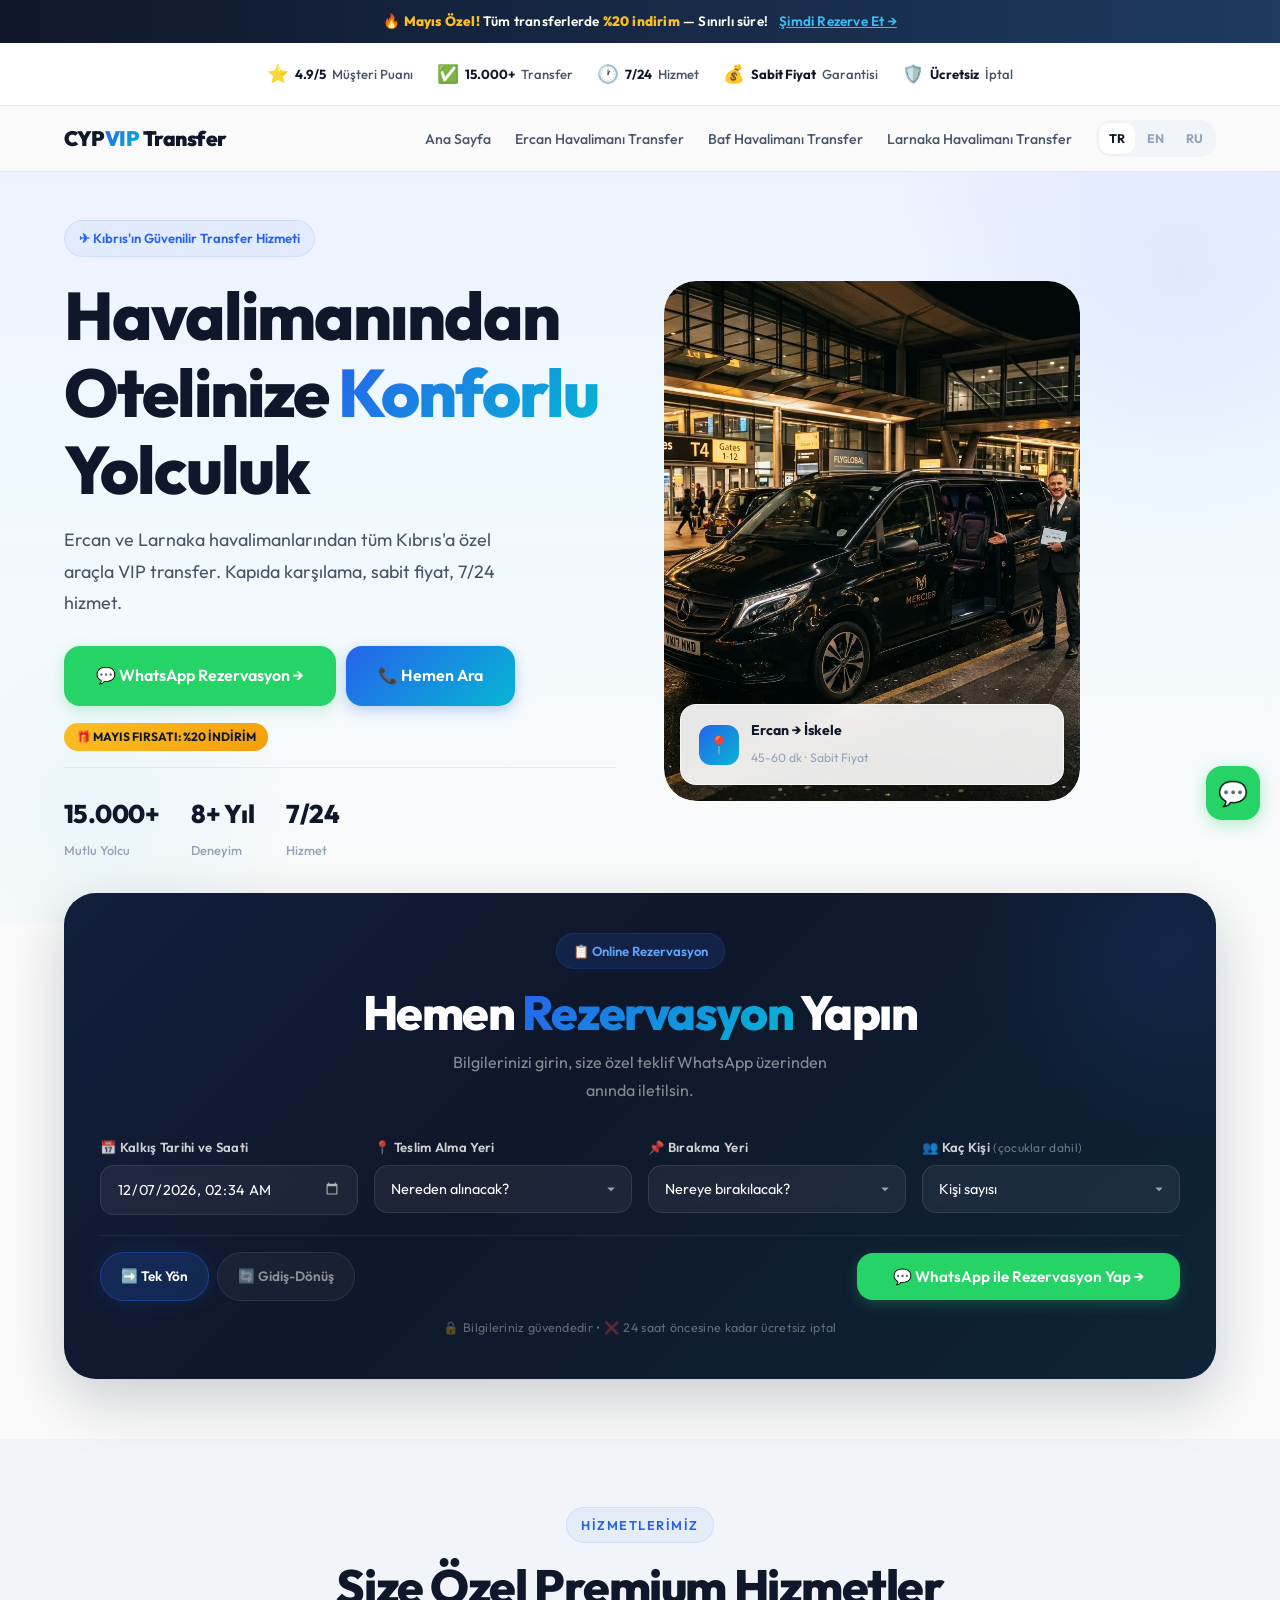
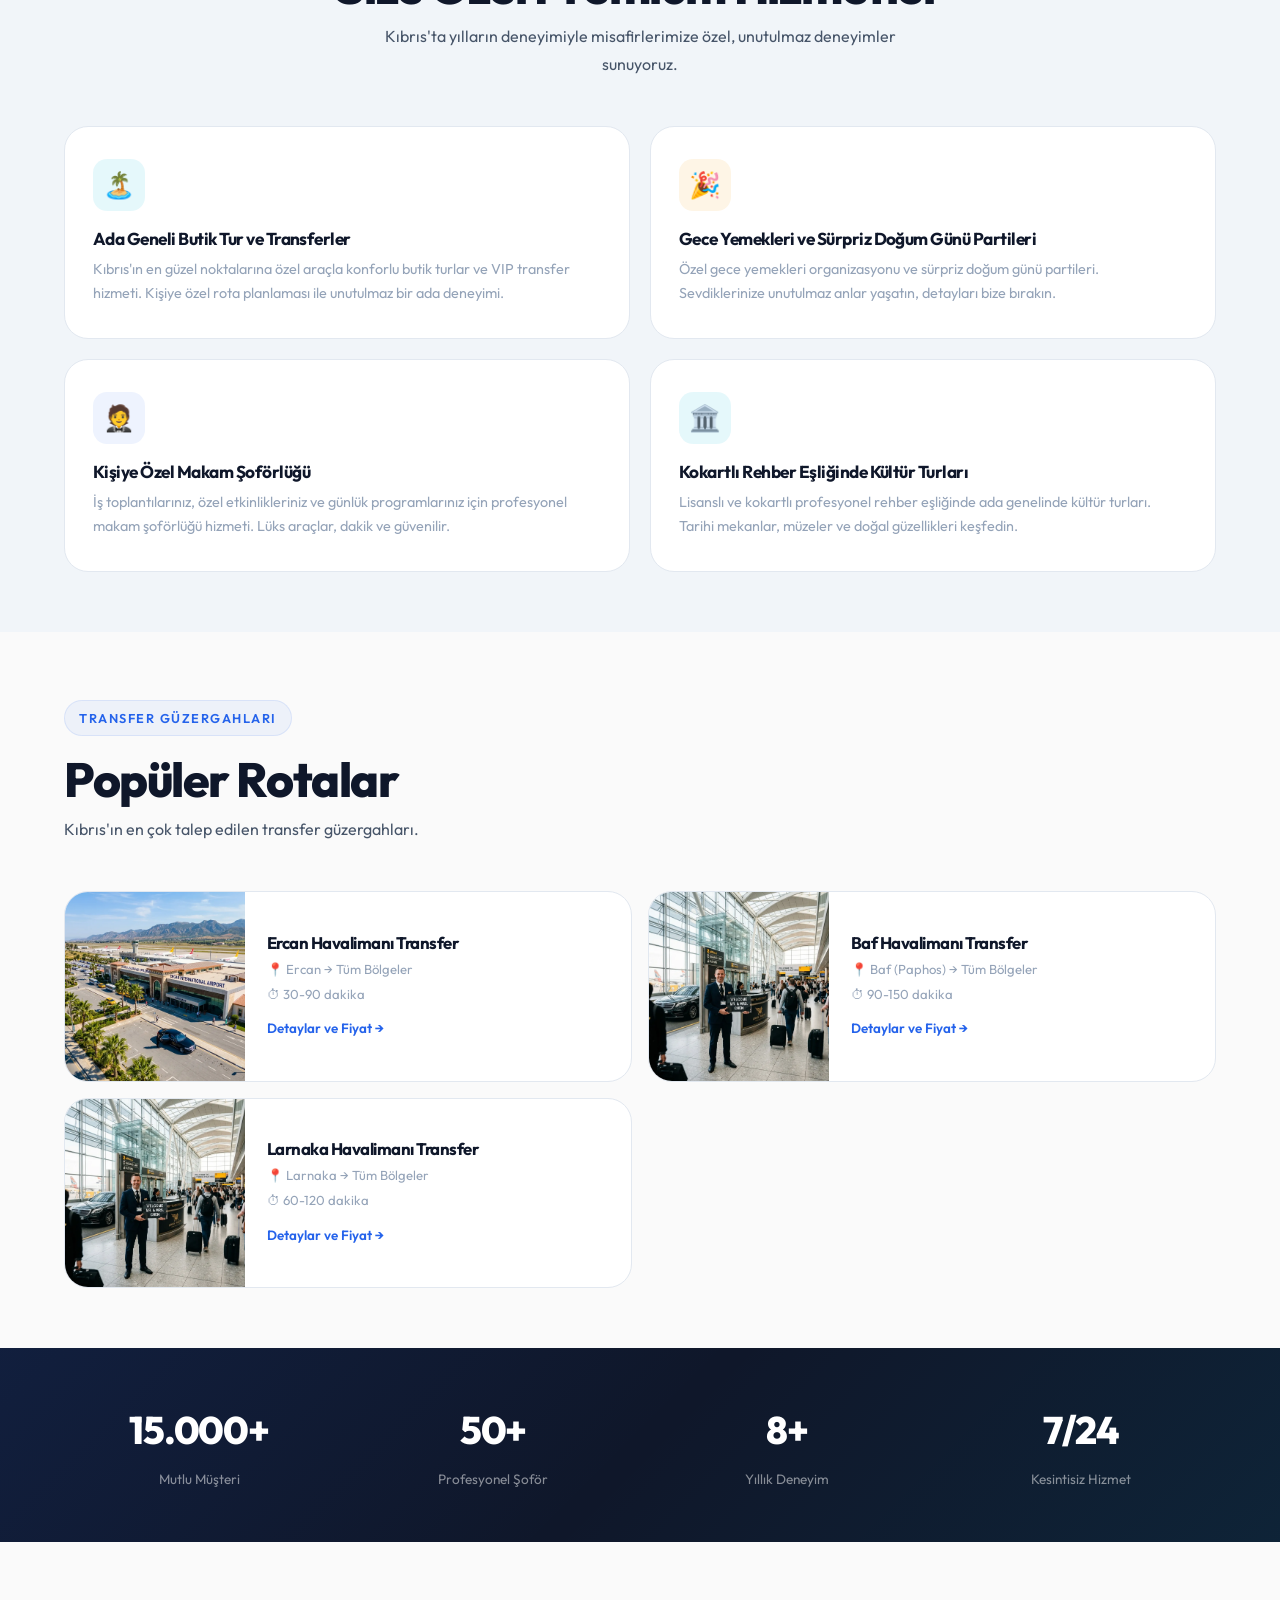
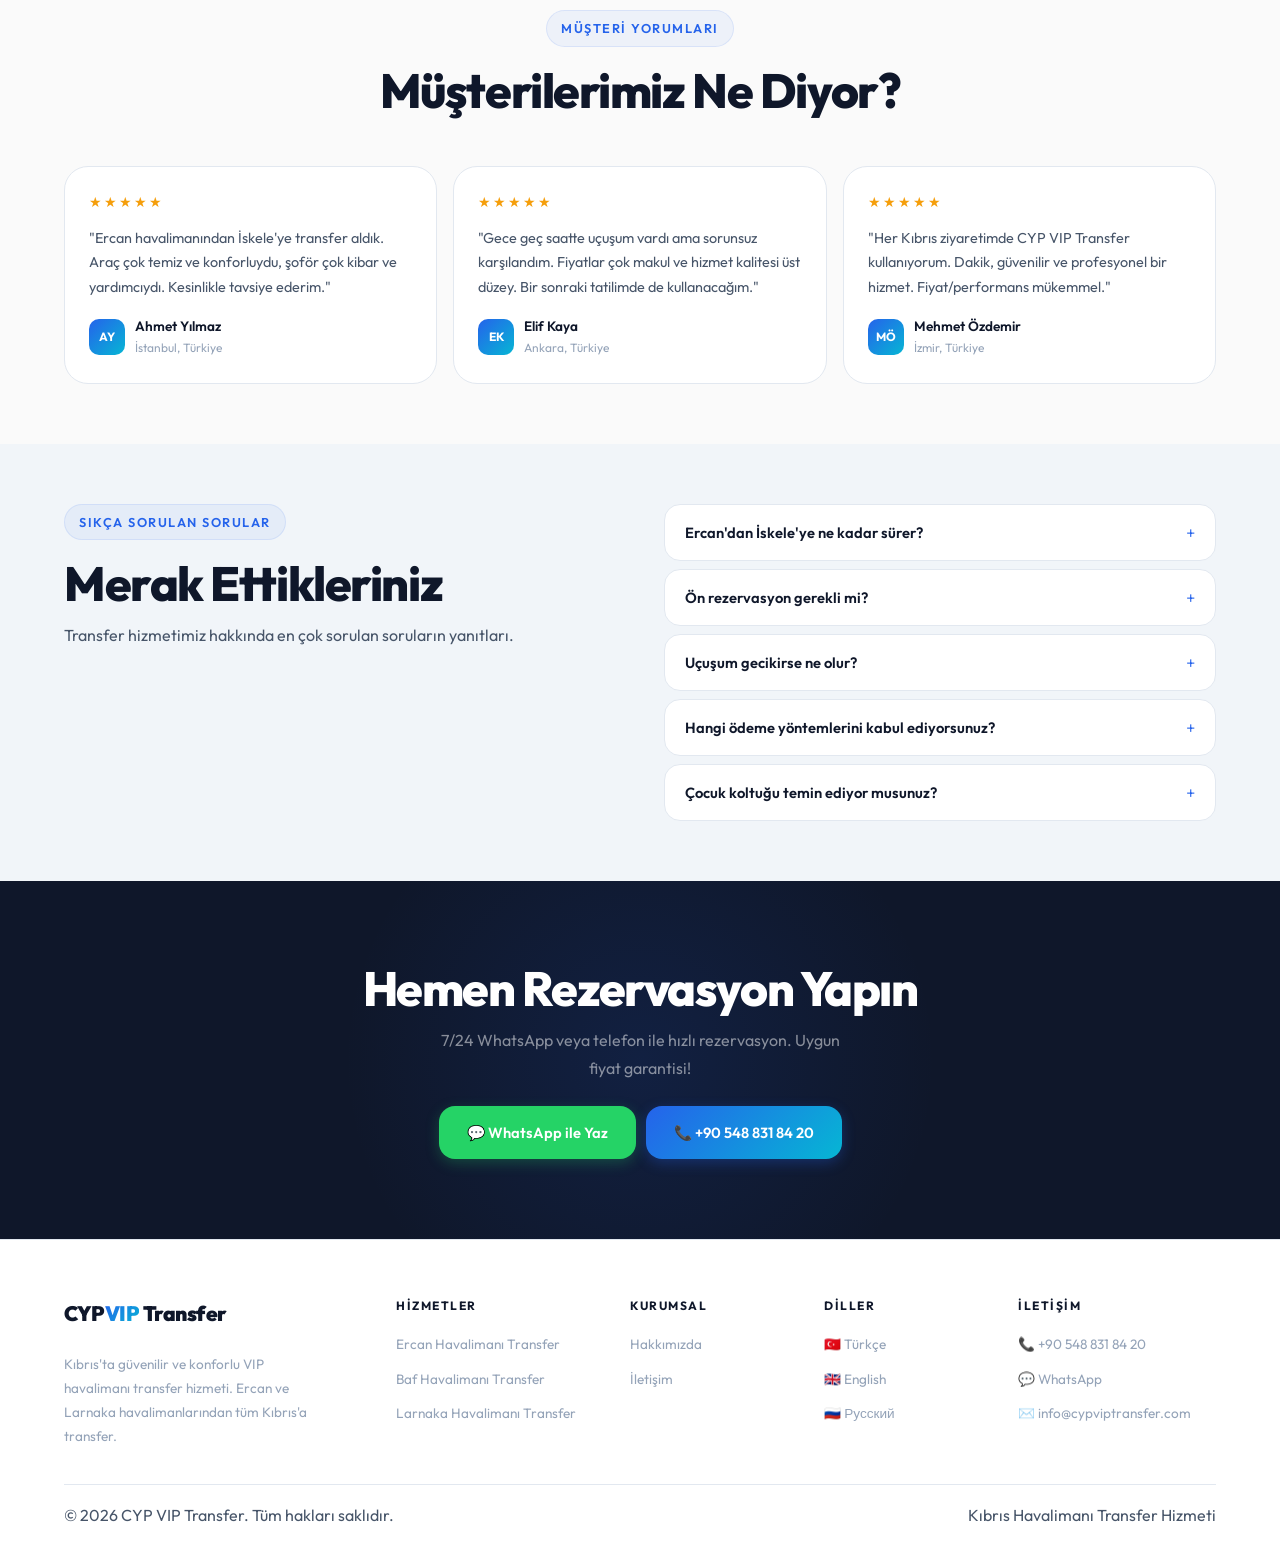
==== commit e1db903a: "Add files via upload" ====
--- a/index.html
+++ b/index.html
@@ -77,13 +77,24 @@
   <!-- Navigation -->
   <nav class="navbar" id="navbar">
     <div class="container nav-inner">
-      <a href="/" class="nav-logo">CYP<span>VIP</span></a>
+      <a href="/" class="nav-logo">CYP<span>VIP</span> Transfer</a>
       <ul class="nav-links" id="navLinks">
         <li><a href="/">Ana Sayfa</a></li>
-        <li><a href="ercan-havalimani-transfer.html">Ercan Transfer</a></li>
-        <li><a href="iskele-transfer.html">İskele Transfer</a></li>
-
-        <li><a href="kibris-havalimani-transfer.html">Havalimanı Transfer</a></li>
+        <li class="desktop-only"><a href="ercan-havalimani-transfer.html">Ercan Havalimanı Transfer</a></li>
+        <li class="desktop-only"><a href="baf-havalimani-transfer.html">Baf Havalimanı Transfer</a></li>
+        <li class="desktop-only"><a href="larnaka-havalimani-transfer.html">Larnaka Havalimanı Transfer</a></li>
+        <li class="mobile-only"><li class="nav-divider"></li></li>
+        <li class="mobile-only nav-category-title">Hizmetlerimiz</li>
+        <li class="mobile-only"><a href="ercan-havalimani-transfer.html">✈️ Ercan Havalimanı Transfer</a></li>
+        <li class="mobile-only"><a href="baf-havalimani-transfer.html">✈️ Baf Havalimanı Transfer</a></li>
+        <li class="mobile-only"><a href="larnaka-havalimani-transfer.html">✈️ Larnaka Havalimanı Transfer</a></li>
+        <li class="mobile-only"><li class="nav-divider"></li></li>
+        <li class="mobile-only"><a href="hakkimizda.html">Hakkımızda</a></li>
+        <li class="mobile-only"><a href="iletisim.html">İletişim</a></li>
+        <li class="mobile-only mobile-cta-wrap">
+          <a href="https://wa.me/905488318420?text=Merhaba,%20transfer%20bilgi%20istiyorum." class="btn btn-whatsapp">💬 WhatsApp ile Yaz</a>
+          <a href="tel:+905488318420" class="btn btn-primary">📞 Hemen Ara</a>
+        </li>
         <li>
           <div class="lang-switcher">
             <a href="/" class="active">TR</a>
@@ -156,6 +167,7 @@
                 <optgroup label="Havalimanları">
                   <option value="Ercan Havalimanı">Ercan Havalimanı</option>
                   <option value="Larnaka Havalimanı">Larnaka Havalimanı</option>
+                  <option value="Baf Havalimanı">Baf Havalimanı</option>
                 </optgroup>
                 <optgroup label="Şehirler">
                   <option value="Lefkoşa">Lefkoşa</option>
@@ -180,6 +192,7 @@
                 <optgroup label="Havalimanları">
                   <option value="Ercan Havalimanı">Ercan Havalimanı</option>
                   <option value="Larnaka Havalimanı">Larnaka Havalimanı</option>
+                  <option value="Baf Havalimanı">Baf Havalimanı</option>
                 </optgroup>
                 <optgroup label="Şehirler">
                   <option value="Lefkoşa">Lefkoşa</option>
@@ -293,27 +306,26 @@
             <span class="route-cta">Detaylar ve Fiyat →</span>
           </div>
         </a>
-        <a href="iskele-transfer.html" class="route-card fade-up">
-          <div class="route-card-img"><img loading="lazy" src="images/iskele-beach.webp" alt="İskele Transfer"
-              width="200" height="200"></div>
+        <a href="baf-havalimani-transfer.html" class="route-card fade-up">
+          <div class="route-card-img"><img loading="lazy" src="images/airport-transfer.webp"
+              alt="Baf Havalimanı Transfer" width="200" height="200"></div>
           <div class="route-card-body">
-            <h3>İskele Transfer</h3>
+            <h3>Baf Havalimanı Transfer</h3>
             <div class="route-meta">
-              <span>📍 Ercan / Larnaka → İskele</span>
-              <span>⏱ 45-60 dakika</span>
+              <span>📍 Baf (Paphos) → Tüm Bölgeler</span>
+              <span>⏱ 90-150 dakika</span>
             </div>
             <span class="route-cta">Detaylar ve Fiyat →</span>
           </div>
         </a>
-
-        <a href="kibris-havalimani-transfer.html" class="route-card fade-up">
+        <a href="larnaka-havalimani-transfer.html" class="route-card fade-up">
           <div class="route-card-img"><img loading="lazy" src="images/airport-transfer.webp"
-              alt="Kıbrıs Havalimanı Transfer" width="200" height="200"></div>
+              alt="Larnaka Havalimanı Transfer" width="200" height="200"></div>
           <div class="route-card-body">
-            <h3>Kıbrıs Havalimanı Transfer</h3>
+            <h3>Larnaka Havalimanı Transfer</h3>
             <div class="route-meta">
-              <span>📍 Ercan & Larnaka Havalimanı</span>
-              <span>⏱ Tüm güzergahlar</span>
+              <span>📍 Larnaka → Tüm Bölgeler</span>
+              <span>⏱ 60-120 dakika</span>
             </div>
             <span class="route-cta">Detaylar ve Fiyat →</span>
           </div>
@@ -447,7 +459,7 @@
     <div class="container">
       <div class="footer-grid">
         <div class="footer-brand">
-          <a href="/" class="nav-logo">CYP<span>VIP</span></a>
+          <a href="/" class="nav-logo">CYP<span>VIP</span> Transfer</a>
           <p>Kıbrıs'ta güvenilir ve konforlu VIP havalimanı transfer hizmeti. Ercan ve Larnaka havalimanlarından tüm
             Kıbrıs'a transfer.</p>
         </div>
@@ -455,9 +467,15 @@
           <h4>Hizmetler</h4>
           <ul>
             <li><a href="ercan-havalimani-transfer.html">Ercan Havalimanı Transfer</a></li>
-            <li><a href="iskele-transfer.html">İskele Transfer</a></li>
-
-            <li><a href="kibris-havalimani-transfer.html">Havalimanı Transfer</a></li>
+            <li><a href="baf-havalimani-transfer.html">Baf Havalimanı Transfer</a></li>
+            <li><a href="larnaka-havalimani-transfer.html">Larnaka Havalimanı Transfer</a></li>
+          </ul>
+        </div>
+        <div class="footer-col">
+          <h4>Kurumsal</h4>
+          <ul>
+            <li><a href="hakkimizda.html">Hakkımızda</a></li>
+            <li><a href="iletisim.html">İletişim</a></li>
           </ul>
         </div>
         <div class="footer-col">
@@ -498,9 +516,21 @@
   </div>
 
   <script>
-    // Navigation
-    document.getElementById('menuToggle').addEventListener('click', () => {
-      document.getElementById('navLinks').classList.toggle('active');
+    // Navigation - Fullscreen Menu
+    const menuToggle = document.getElementById('menuToggle');
+    const navLinks = document.getElementById('navLinks');
+    menuToggle.addEventListener('click', () => {
+      navLinks.classList.toggle('active');
+      menuToggle.classList.toggle('active');
+      document.body.classList.toggle('menu-open');
+    });
+    // Close menu on link click
+    navLinks.querySelectorAll('a:not(.lang-switcher a)').forEach(link => {
+      link.addEventListener('click', () => {
+        navLinks.classList.remove('active');
+        menuToggle.classList.remove('active');
+        document.body.classList.remove('menu-open');
+      });
     });
     // FAQ
     document.querySelectorAll('.faq-question').forEach(btn => {
--- a/style.css
+++ b/style.css
@@ -98,11 +98,21 @@
 .nav-links{display:flex;align-items:center;gap:24px;list-style:none;}
 .nav-links a{color:var(--text-secondary);text-decoration:none;font-weight:500;font-size:0.88rem;transition:var(--t);}
 .nav-links a:hover{color:var(--blue);}
+.nav-links .mobile-only{display:none;}
+.nav-links .desktop-only{display:list-item;}
 .lang-switcher{display:flex;gap:2px;background:var(--bg-alt);border-radius:var(--r);padding:3px;}
 .lang-switcher a{padding:5px 10px;border-radius:10px;font-size:0.78rem;font-weight:700;text-decoration:none;color:var(--text-muted);transition:var(--t);}
 .lang-switcher a.active{background:#fff;color:var(--primary);box-shadow:var(--shadow-sm);}
-.menu-toggle{display:none;background:none;border:none;cursor:pointer;padding:8px;}
-.menu-toggle span{display:block;width:22px;height:2px;background:var(--primary);margin:5px 0;border-radius:2px;transition:var(--t);}
+.menu-toggle{display:none;background:none;border:none;cursor:pointer;padding:8px;z-index:1002;position:relative;}
+.menu-toggle span{display:block;width:24px;height:2px;background:var(--primary);margin:5px 0;border-radius:2px;transition:var(--t);}
+.menu-toggle.active span{background:#fff;}
+.menu-toggle.active span:nth-child(1){transform:rotate(45deg) translate(5px,5px);}
+.menu-toggle.active span:nth-child(2){opacity:0;}
+.menu-toggle.active span:nth-child(3){transform:rotate(-45deg) translate(5px,-5px);}
+
+/* Mobile Menu Category */
+.nav-category-title{display:none;}
+.nav-divider{display:none;}
 
 /* Hero */
 .hero{
@@ -265,7 +275,7 @@
 
 /* Footer */
 .footer{background:#fff;border-top:1px solid var(--border);padding:56px 0 20px;}
-.footer-grid{display:grid;grid-template-columns:1.5fr 1fr 1fr 1fr;gap:36px;margin-bottom:36px;}
+.footer-grid{display:grid;grid-template-columns:1.5fr 1fr 0.8fr 0.8fr 1fr;gap:36px;margin-bottom:36px;}
 .footer-brand .nav-logo{margin-bottom:12px;display:inline-block;}
 .footer-brand p{font-size:0.85rem;color:var(--text-muted);max-width:260px;margin-top:10px;}
 .footer-col h4{font-size:0.75rem;font-weight:700;text-transform:uppercase;letter-spacing:1.5px;color:var(--text);margin-bottom:14px;}
@@ -498,7 +508,67 @@
 @media(max-width:992px){
   .nav-links{display:none;}
   .menu-toggle{display:block;}
-  .nav-links.active{display:flex;flex-direction:column;position:absolute;top:100%;left:0;right:0;background:rgba(250,250,250,0.98);backdrop-filter:blur(20px);padding:16px 24px;gap:14px;border-bottom:1px solid var(--border);z-index:999;}
+  .nav-links.active{
+    display:flex;flex-direction:column;
+    position:fixed;top:0;left:0;right:0;bottom:0;
+    background:rgba(15,23,42,0.97);
+    backdrop-filter:blur(20px);-webkit-backdrop-filter:blur(20px);
+    padding:100px 32px 40px;gap:0;
+    z-index:1001;overflow-y:auto;
+    animation:menuFadeIn 0.3s ease;
+  }
+  @keyframes menuFadeIn{from{opacity:0;transform:translateY(-10px);}to{opacity:1;transform:translateY(0);}}
+  .nav-links.active li{
+    opacity:0;animation:menuItemSlide 0.3s ease forwards;
+  }
+  .nav-links.active li:nth-child(1){animation-delay:0.05s;}
+  .nav-links.active li:nth-child(2){animation-delay:0.1s;}
+  .nav-links.active li:nth-child(3){animation-delay:0.15s;}
+  .nav-links.active li:nth-child(4){animation-delay:0.2s;}
+  .nav-links.active li:nth-child(5){animation-delay:0.25s;}
+  .nav-links.active li:nth-child(6){animation-delay:0.3s;}
+  .nav-links.active li:nth-child(7){animation-delay:0.35s;}
+  .nav-links.active li:nth-child(8){animation-delay:0.4s;}
+  .nav-links.active li:nth-child(9){animation-delay:0.45s;}
+  @keyframes menuItemSlide{from{opacity:0;transform:translateX(-20px);}to{opacity:1;transform:translateX(0);}}
+  .nav-links.active a{
+    color:rgba(255,255,255,0.85);font-size:1.1rem;font-weight:600;
+    display:block;padding:14px 0;
+    border-bottom:1px solid rgba(255,255,255,0.06);
+    transition:var(--t);
+  }
+  .nav-links.active a:hover{color:#60a5fa;padding-left:8px;}
+  .nav-links.active .mobile-only{display:block;}
+  .nav-links.active .desktop-only{display:none;}
+  .nav-links.active .nav-category-title{
+    display:block;
+    font-size:0.72rem;font-weight:700;text-transform:uppercase;letter-spacing:2px;
+    color:rgba(255,255,255,0.3);padding:24px 0 8px;
+    border-bottom:none;
+  }
+  .nav-links.active .nav-divider{
+    display:block;height:1px;
+    background:linear-gradient(90deg,rgba(37,99,235,0.3),rgba(6,182,212,0.3),transparent);
+    margin:8px 0 0;border-bottom:none;
+  }
+  .nav-links.active .nav-divider a{display:none;}
+  .nav-links.active .lang-switcher{
+    background:rgba(255,255,255,0.06);margin-top:24px;
+    justify-content:center;padding:6px;border-radius:14px;
+  }
+  .nav-links.active .lang-switcher a{
+    color:rgba(255,255,255,0.5);border-bottom:none;padding:8px 18px;font-size:0.85rem;
+  }
+  .nav-links.active .lang-switcher a.active{
+    background:rgba(37,99,235,0.3);color:#fff;
+  }
+  .nav-links.active .mobile-cta-wrap{
+    display:flex;flex-direction:column;gap:10px;margin-top:24px;padding-top:0;
+  }
+  .nav-links.active .mobile-cta-wrap a{
+    border-bottom:none;text-align:center;border-radius:14px;padding:16px;font-size:1rem;
+  }
+  body.menu-open{overflow:hidden;}
   .hero{padding:32px 0 40px;}
   .hero-grid{grid-template-columns:1fr;gap:24px;}
   .hero-visual{max-height:280px;aspect-ratio:16/10;}
